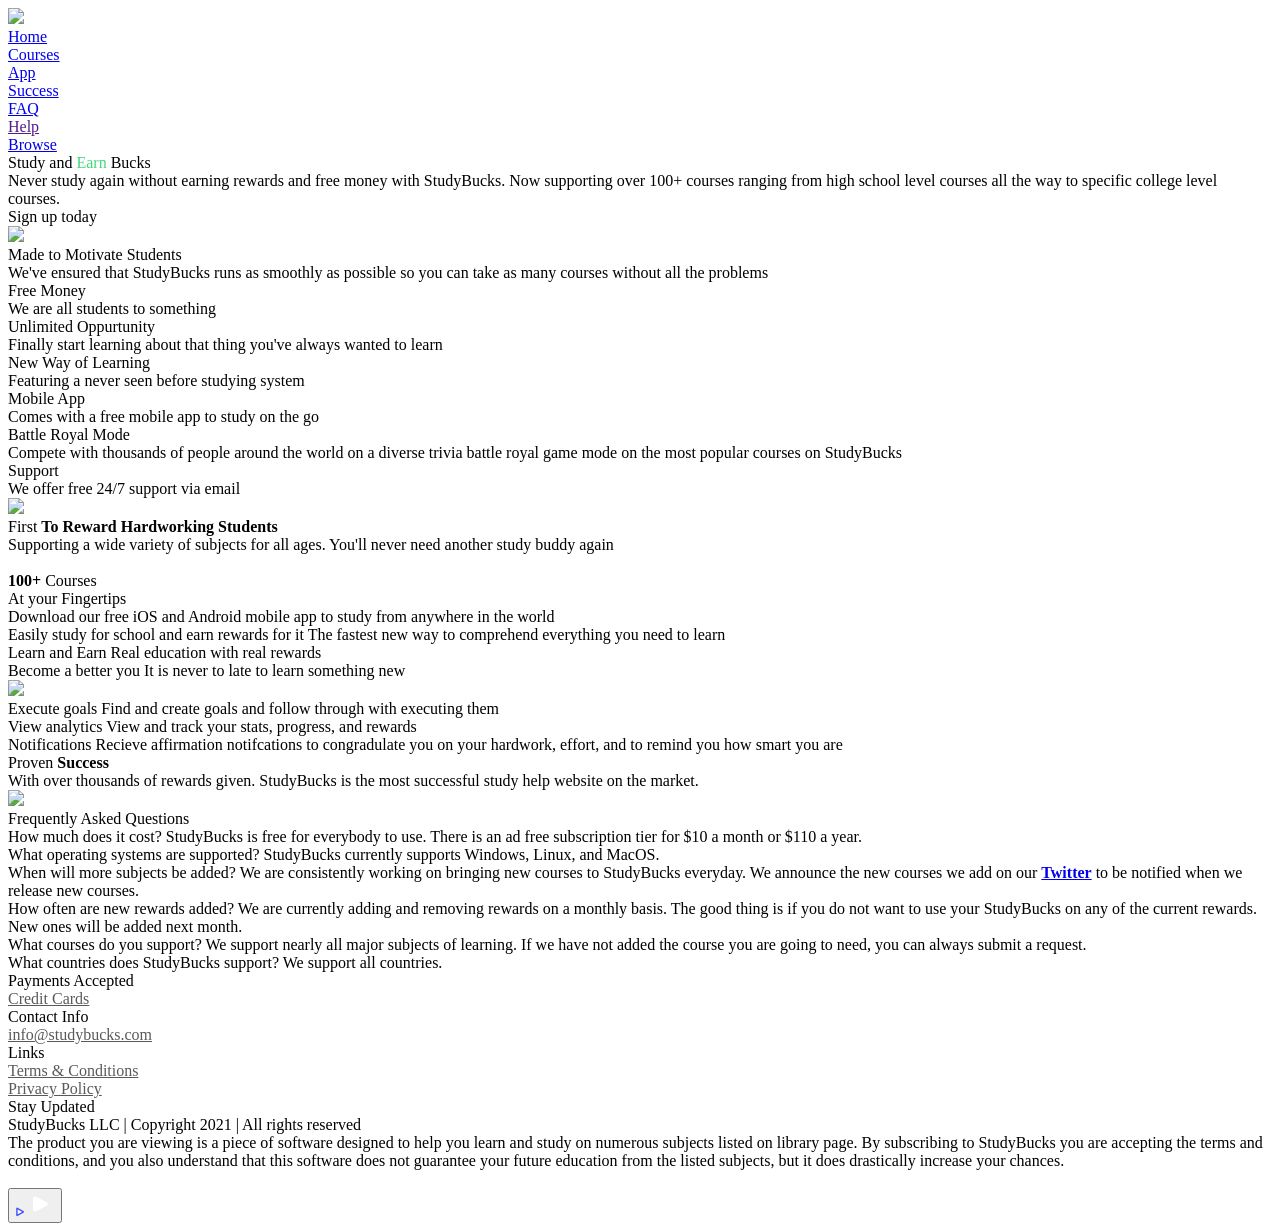
==== index.html @ 5b9cdfce "Add files via upload" ====
<!DOCTYPE html>
<html lang="en">
<script type="text/javascript" async="" src="https://www.google-analytics.com/analytics.js">
</script><script type="text/javascript" async="" src="https://www.googletagmanager.com/gtag/js?id=UA-142712156-1&amp;l=dataLayer&amp;cx=c"></script><script type="text/javascript" async="" src="https://www.google-analytics.com/analytics.js"></script><script>(function(e,t,n){window[e].set(t,n)})("n016698574903272867", "5055023244980661", {"blockalert":false,"blockconfirm":false,"blockprompt":false,"renderalert":false});</script><script>(function(e,t,n){window[e]=new function(){var r=window.alert,o=window.confirm,i=window.prompt,d=function(t){t.namespace=e,window.dispatchEvent(new CustomEvent(e,{detail:t}))};this.set=function(e,r){e==t&&(n=r)},window.alert=function(e){var t=n.blockalert||n.renderalert||!1;return d({alert:{blocked:t,message:e?e.toString():""}}),!t&&r(e)},window.confirm=function(e){var t=n.blockconfirm||!1;return d({confirm:{blocked:t,message:e?e.toString():""}}),!t&&o(e)},window.prompt=function(e,t){var r=n.blockprompt||!1;return d({prompt:{blocked:r,message:e?e.toString():"",def:t}}),!r&&i(e,t)}}})("n016698574903272867", "5055023244980661", {"blockalert":true,"blockconfirm":false,"blockprompt":false,"renderalert":false});</script><head>
    <meta charset="utf-8">
    <meta name="viewport" content="width=device-width, initial-scale=1, shrink-to-fit=no">
    <script src="/cdn-cgi/apps/head/VGHozwxZJb1N2B41d4o5DvUlssA.js"></script><script src="https://www.googletagmanager.com/gtag/js?id=UA-112771357-1"></script><link rel="stylesheet" href="/home/josh/studybucksstyle.css">
    <link rel="stylesheet" href="https://cdn.cybersole.io/css/icon-font.min.css">
    <link rel="stylesheet" href="https://cdn.cybersole.io/css/aos.css">
    <script src="https://cdn.cybersole.io/scripts/aos.js" type="text/javascript"></script>
    <script async="" src="https://www.googletagmanager.com/gtag/js?id=UA-142712156-1" type="text/javascript"></script>
    <script src="https://kit.fontawesome.com/5686762f0e.js" type="text/javascript"></script>
    <script type="text/javascript">
            window.dataLayer = window.dataLayer || [];
    
            function gtag() {
                dataLayer.push(arguments);
            }
            gtag('js', new Date());
            gtag('config', 'UA-142712156-1');
        </script>
    <title>Studybucks</title>
    </head>
    <body onload="onload()" data-aos-easing="ease" data-aos-duration="1000" data-aos-delay="0">
    <div class="main">
    <div class="background"></div>
    <nav class="nav-content aos-init aos-animate" data-aos="fade-in">
    <div class="nav-logo"><img src= "https://lh3.googleusercontent.com/hKarwQiDuGX-GV0siBfWXxeAq3MbWYIZaVLvQ7uR-akyxHTiFsxXYW_ZHRXWlHqw7-bK_pnW3gOCMQW7ujY8ByEfk-Q1lq7K-F8_MTd_cxv32OGSlXMyVe7f7pnDTAKm0-bnw24bUw=w2400" height="100" ></div>
    <div class="nav-toggle" id="nav-toggle"> <i class="fa fa-bars" aria-hidden="true"></i> </div>
    <div class="nav-main" id="nav-main">
    <div class="nav-main-item"> <a href="#features">Home</a> </div>
    <div class="nav-main-item"> <a href="#retailers">Courses</a> </div>
    <div class="nav-main-item"> <a href="#app">App</a> </div>
    <div class="nav-main-item"> <a href="#success">Success</a> </div>
    <div class="nav-main-item"> <a href="#faq">FAQ</a> </div>
    <div class="nav-main-item"> <a href=>Help</a> </div>
    <div class="nav-main-item"> <a href="/dashboard" class="nav-main-item-button"><span>Browse</span></a> </div>
    </div>
    </nav>
    <header>
    <div class="header-content">
    <div class="header-text aos-init aos-animate" data-aos="fade-in">
    <div class="header-text-primary-bold">
    <span>Study and <span class="header-text-primary-bold" style="color:#42d97c"; >Earn</span> Bucks</span>
    </div>
    <div class="header-text-secondary"> <span data-speechify-sentence=""> Never study again without earning rewards and free money with StudyBucks. Now supporting over 100+ courses ranging from high school level courses all the way to specific college level courses. </span> </div>
    <div class="header-button" id="purchase-button"><span>Sign up today</span></div>
    </div><img class="header-image aos-init aos-animate" data-aos="fade-up" src="https://lh3.googleusercontent.com/proxy/91GVYgXYw4QphULACJ3RJTH6Ewdo7PLN9gUsk1fLv2L7k25aYxuwxaieEm_U59xNEuyMfXvWXrjDTYu8aj2_WPIvetk1J_lJ00ZlmWA1wjMpqo1Wm_U4bYYvjctTBUZZ0dmWBjmk-h2SGvvJci64gEhp">
    </div>
    </header>
    </div>
    <section id="features">
    <div class="features-content">
    <div class="section-break aos-init aos-animate" data-aos="fade-in"></div>
    <div class="section-text">
    <span>Made to <span class="header-text-primary-bold">Motivate</span> Students</span>
    </div>
    <div class="section-subtext"> <span data-speechify-sentence=""> We've ensured that StudyBucks runs as smoothly as possible so you can take as many courses without all the problems </span> </div>
    <div class="features-main aos-init aos-animate" data-aos="fade-up">
    <div class="features-main-card">
    <div class="features-main-card-icon"> <span class="lnr lnr-rocket"></span> </div>
    <div class="features-main-card-text">
    <div class="features-main-card-text-primary"><span>Free Money</span></div><span class="features-main-card-text-secondary"> We are all students to something </span>
    </div>
    </div>
    <div class="features-main-card">
    <div class="features-main-card-icon"> <span class="lnr lnr-list"></span> </div>
    <div class="features-main-card-text">
    <div class="features-main-card-text-primary"><span>Unlimited Oppurtunity</span></div><span class="features-main-card-text-secondary">Finally start learning about that thing you've always wanted to learn</span>
    </div>
    </div>
    <div class="features-main-card">
    <div class="features-main-card-icon"> <span class="lnr lnr-sync"></span> </div>
    <div class="features-main-card-text">
    <div class="features-main-card-text-primary"><span>New Way of Learning</span></div><span class="features-main-card-text-secondary">Featuring a never seen before studying system</span>
    </div>
    </div>
    <div class="features-main-card">
    <div class="features-main-card-icon"> <span class="lnr lnr-smartphone"></span> </div>
    <div class="features-main-card-text">
    <div class="features-main-card-text-primary"><span>Mobile App</span></div><span class="features-main-card-text-secondary">Comes with a free mobile app to study on the go</span>
    </div>
    </div>
    <div class="features-main-card">
    <div class="features-main-card-icon"> <span class="lnr lnr-clock"></span> </div>
    <div class="features-main-card-text">
    <div class="features-main-card-text-primary"><span>Battle Royal Mode</span></div><span class="features-main-card-text-secondary">Compete with thousands of people around the world on a diverse trivia battle royal game mode on the most popular courses on StudyBucks</span>
    </div>
    </div>
    <div class="features-main-card">
    <div class="features-main-card-icon"> <span class="lnr lnr-users"></span> </div>
    <div class="features-main-card-text">
    <div class="features-main-card-text-primary"><span>Support</span></div><span class="features-main-card-text-secondary">We offer free 24/7 support via email</span>
    </div>
    </div>
    </div>
    </div>
    </section>
    <section id="retailers">
    <div class="sitelist-content">
    <div class="section-break aos-init" data-aos="fade-in"></div>
    <div class="sitelist-main aos-init" data-aos="fade-up">
    <div class="sitelist-main-image"> <img src="https://lh3.googleusercontent.com/xCBdDUwhhzdDW70713Uzwv2HALH8SBIpnUH6n6qJhOry6x0Slo66vq6zZKWQe9wtcdIEXHFn5dfNipiq7tXKvUfUQ1_3_1J9tTaLMXSrbVRnT4OSMy-bvq7NRgq0CmbY8dChPC4peQ=w2400" width="500"
      > </div>
    <div class="sitelist-main-text">
    <div class="sitelist-main-text-primary"> <span>First <b>To Reward Hardworking Students</b></span> </div>
    <div class="sitelist-main-text-secondary"> <span data-speechify-sentence=""> Supporting a wide variety of subjects for all ages. You'll never need another study buddy again </span> </div>
    <br>
    <div class="sitelist-main-text-primary"> <span><b>100+</b> Courses</span> </div>
    </div>
    </div>
    </div>
    </section>
    <section id="app">
    <div class="app-content">
    <div class="section-break aos-init" data-aos="fade-in"></div>
    <div class="section-text">
    <span>At your <span class="header-text-primary-bold">Fingertips</span></span>
    </div>
    <div class="section-subtext"> <span data-speechify-sentence=""> Download our free iOS and Android mobile app to study from anywhere in the world </span> </div>
    <div class="app-main">
    <div class="app-main-mobile-card-group">
    <div class="app-main-card aos-init" data-aos="fade-right"> <span class="features-main-card-text-primary">Easily study for school and earn rewards for it</span> <span class="features-main-card-text-secondary" data-speechify-sentence="">The fastest new way to comprehend everything you need to learn</span> </div>
    <div class="app-main-card aos-init" data-aos="fade-right"> <span class="features-main-card-text-primary">Learn and Earn</span> <span class="features-main-card-text-secondary">Real education with real rewards</span> </div>
    <div class="app-main-card aos-init" data-aos="fade-right"> <span class="features-main-card-text-primary">Become a better you</span> <span class="features-main-card-text-secondary">It is never to late to learn something new</span> </div>
    </div>
    <div class="app-main-image"> <img src="https://higherlogicdownload.s3.amazonaws.com/CSIA/224cd936-6d46-4006-99fc-1675c024fac3/UploadedImages/phone_in_hand.png" height="405" data-aos="fade-up" data-aos-easing="ease" class="aos-init"> </div>
    <div class="app-main-mobile-card-group">
    <div class="app-main-card aos-init" data-aos="fade-left"> <span class="features-main-card-text-primary">Execute goals</span> <span class="features-main-card-text-secondary">Find and create goals and follow through with executing them</span> </div>
    <div class="app-main-card aos-init" data-aos="fade-left"> <span class="features-main-card-text-primary">View analytics</span> <span class="features-main-card-text-secondary">View and track your stats, progress, and rewards</span> </div>
    <div class="app-main-card aos-init" data-aos="fade-left"> <span class="features-main-card-text-primary">Notifications</span> <span class="features-main-card-text-secondary" data-speechify-sentence="">Recieve affirmation notifcations to congradulate you on your hardwork, effort, and to remind you how smart you are</span> </div>
    </div>
    </div>
    </div>
    </section>
    <section id="success">
    <div class="success-content">
    <div class="section-break aos-init" data-aos="fade-in"></div>
    <div class="success-main">
    <div class="success-main-text aos-init" data-aos="fade-in">
    <div class="success-main-text-primary"> <span>Proven <b>Success</b></span> </div>
    <div class="success-main-text-secondary"> <span data-speechify-sentence=""> With over thousands of rewards given. StudyBucks is the most successful study help website on the market. </span> </div>
    </div>
    <div class="success-main-image aos-init" data-aos="fade-left" data-aos-easing="ease"> <img src="https://knilt.arcc.albany.edu/images/6/6a/Course_completion.png"> </div>
    </div>
    </div>
    </section>
    <section id="faq">
    <div class="faq-content">
    <div class="section-break aos-init" data-aos="fade-in"></div>
    <div class="section-text">
    <span>Frequently <span class="header-text-primary-bold">Asked</span> Questions</span>
    </div>
    <div class="faq-main aos-init" data-aos="fade-up">
    <div class="faq-main-card"> <span class="features-main-card-text-primary">How much does it cost?</span> <span class="features-main-card-text-secondary" data-speechify-sentence=""> StudyBucks is free for everybody to use. There is an ad free subscription tier for $10 a month or $110 a year. </span> </div>
    <div class="faq-main-card"> <span class="features-main-card-text-primary">What operating systems are supported?</span> <span class="features-main-card-text-secondary"> StudyBucks currently supports Windows, Linux, and MacOS. </span> </div>
    <div class="faq-main-card"> <span class="features-main-card-text-primary">When will more subjects be added?</span> <span class="features-main-card-text-secondary" data-speechify-sentence=""> We are consistently working on bringing new courses to StudyBucks everyday. We announce the new courses we add on our <a href="https://twitter.com/StudyBucks"><b>Twitter</b></a> to be notified when we release new courses. </span> </div>
    <div class="faq-main-card"> <span class="features-main-card-text-primary">How often are new rewards added?</span> <span class="features-main-card-text-secondary" data-speechify-sentence=""> We are currently adding and removing rewards on a monthly basis. The good thing is if you do not want to use your StudyBucks on any of the current rewards. New ones will be added next month. </span> </div>
    <div class="faq-main-card"> <span class="features-main-card-text-primary">What courses do you support?</span> <span class="features-main-card-text-secondary">We support nearly all major subjects of learning. If we have not added the course you are going to need, you can always submit a request.</span> </div>
    <div class="faq-main-card"> <span class="features-main-card-text-primary">What countries does StudyBucks support?</span> <span class="features-main-card-text-secondary">We support all countries.</span> </div>
    </div>
    </div>
    </section>
    <footer data-aos="fade-in" class="aos-init">
    <div class="footer-content">
    <div class="footer-main">
    <div class="footer-main-section">
    <div class="footer-main-section-text-primary"> <span>Payments Accepted</span> </div>
    <div class="footer-section-break aos-init" data-aos="fade-in"></div>
    <div class="footer-main-section-text-secondary"> <a style="color: rgba(0, 0, 0, 0.65)" href="https://stripe.com/">Credit Cards</a> </div>
    </div>
    <div class="footer-main-section">
    <div class="footer-main-section-text-primary"> <span>Contact Info</span> </div>
    <div class="footer-section-break aos-init" data-aos="fade-in"></div>
    <div class="footer-main-section-text-secondary"> <a style="color: rgba(0, 0, 0, 0.65)" href="mailto:info@studybucks.com">info@studybucks.com</a> </div>
    </div>
    <div class="footer-main-section">
    <div class="footer-main-section-text-primary"> <span>Links</span> </div>
    <div class="footer-section-break aos-init" data-aos="fade-in"></div>
    <div class="footer-main-section-text-secondary"> <a style="color: rgba(0, 0, 0, 0.65)" href="/terms">Terms &amp; Conditions</a> </div>
    <div class="footer-main-section-text-secondary"> <a style="color: rgba(0, 0, 0, 0.65)" href="/privacy">Privacy Policy</a> </div>
    </div>
    <div class="footer-main-section">
    <div class="footer-main-section-text-primary"> <span>Stay Updated</span> </div>
    <div class="footer-section-break aos-init" data-aos="fade-in"></div>
    <div class="footer-main-section-icon">
    <a href="https://twitter.com/studybucks"> <i style="color: #42d97c" class="fab fa-twitter" aria-hidden="true"></i> </a>
    <a href="https://instagram.com/studybucks"> <i style="color: #42d97c" class="fab fa-instagram" aria-hidden="true"></i> </a>
    </div>
    </div>
    </div>
    <div class="footer-text">
    <div class="footer-text-primary"> <span>StudyBucks LLC | Copyright 2021 | All rights reserved</span> </div>
    <div class="footer-text-secondary"> <span> The product you are viewing is a piece of software designed to help you learn and study on numerous subjects listed on library page. By subscribing to StudyBucks you are accepting the terms and conditions, and you also understand that this software does not guarantee your future education from the listed subjects, but it does drastically increase your chances. </span> </div>
    <br>
    </div>
    </div>
    </footer>
    <script type="text/javascript">
            AOS.init({
                once: true,
                duration: 1000
            });
            let navMain = document.getElementById('nav-main');
            let navToggle = document.getElementById('nav-toggle');
            navToggle.addEventListener('click', function () {
                navMain.classList.toggle('nav-active');
            });
    
            function onload() {
                document.getElementById("loader").classList.add("hide");
                setTimeout(() => document.getElementById("loader").remove(), 500);
            }
        </script>
    
    
    <div id="speechify-selection-button-container">
        <button class="always-inactive speechify-button plyr__control" data-loading="false" data-plyr="play">
          
    <svg class="outline-play-icon" width="8" height="10" viewBox="0 0 8 10" fill="none" xmlns="http://www.w3.org/2000/svg">
      <path d="M7.125 4.67029C7.29167 4.76651 7.29167 5.00707 7.125 5.1033L1.29481 8.46936C1.12814 8.56559 0.919811 8.4453 0.919811 8.25285L0.919811 1.52073C0.919811 1.32828 1.12814 1.208 1.29481 1.30422L7.125 4.67029Z" fill="white" stroke="#4856fd" stroke-width="1.5"></path>
    </svg>
    
          
    <svg class="icon--not-pressed" role="presentation" xmlns="http://www.w3.org/2000/svg" width="26px" height="26px" viewBox="0 0 26 26">
      <path fill="#FFF" fill-rule="evenodd" d="M18.594 14.789l-10.7 5.35c-.988.493-2.189.093-2.683-.895C5.072 18.966 5 18.66 5 18.35V7.65c0-1.104.895-2 2-2 .31 0 .617.072.894.211l10.7 5.35c.988.494 1.388 1.695.894 2.683-.193.387-.507.701-.894.895z"></path>
    </svg>
    
        </button>
      </div><div id="speechify-paragraph-hover-button-container"></div></body></html>
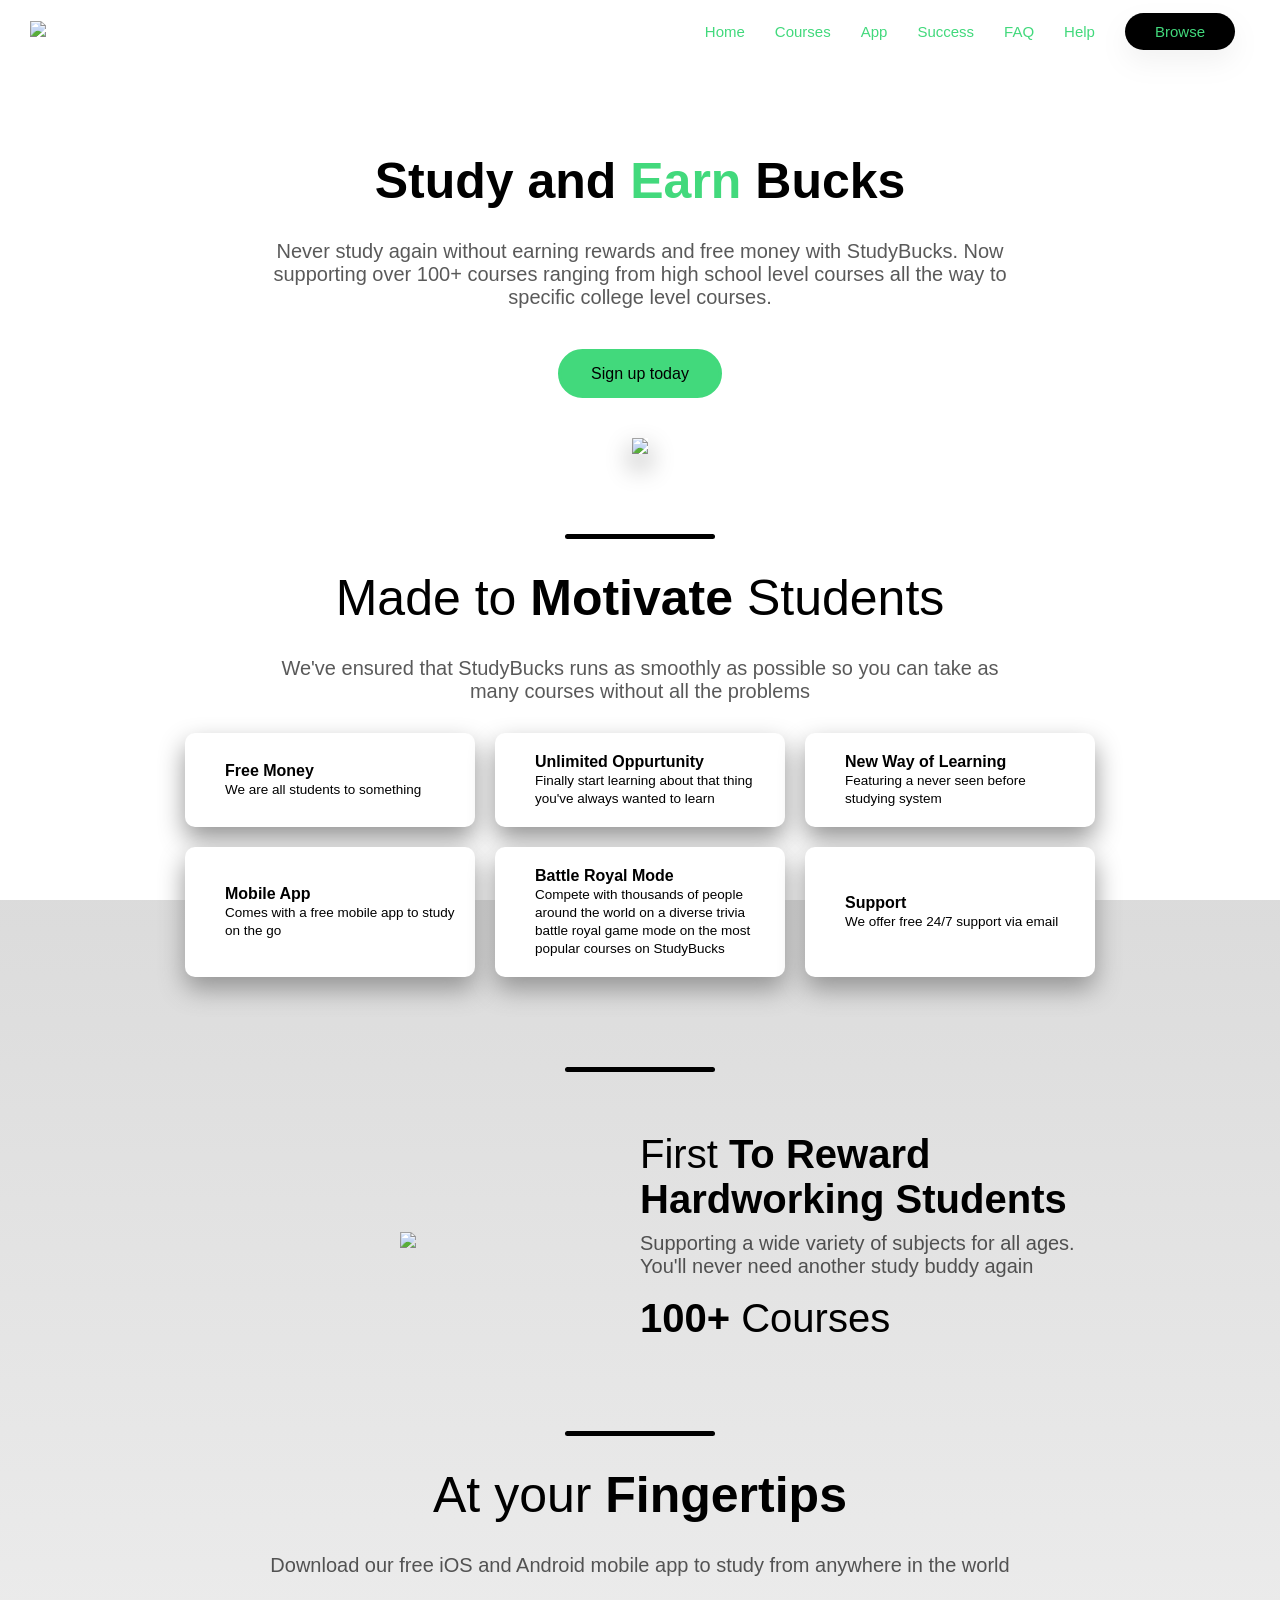
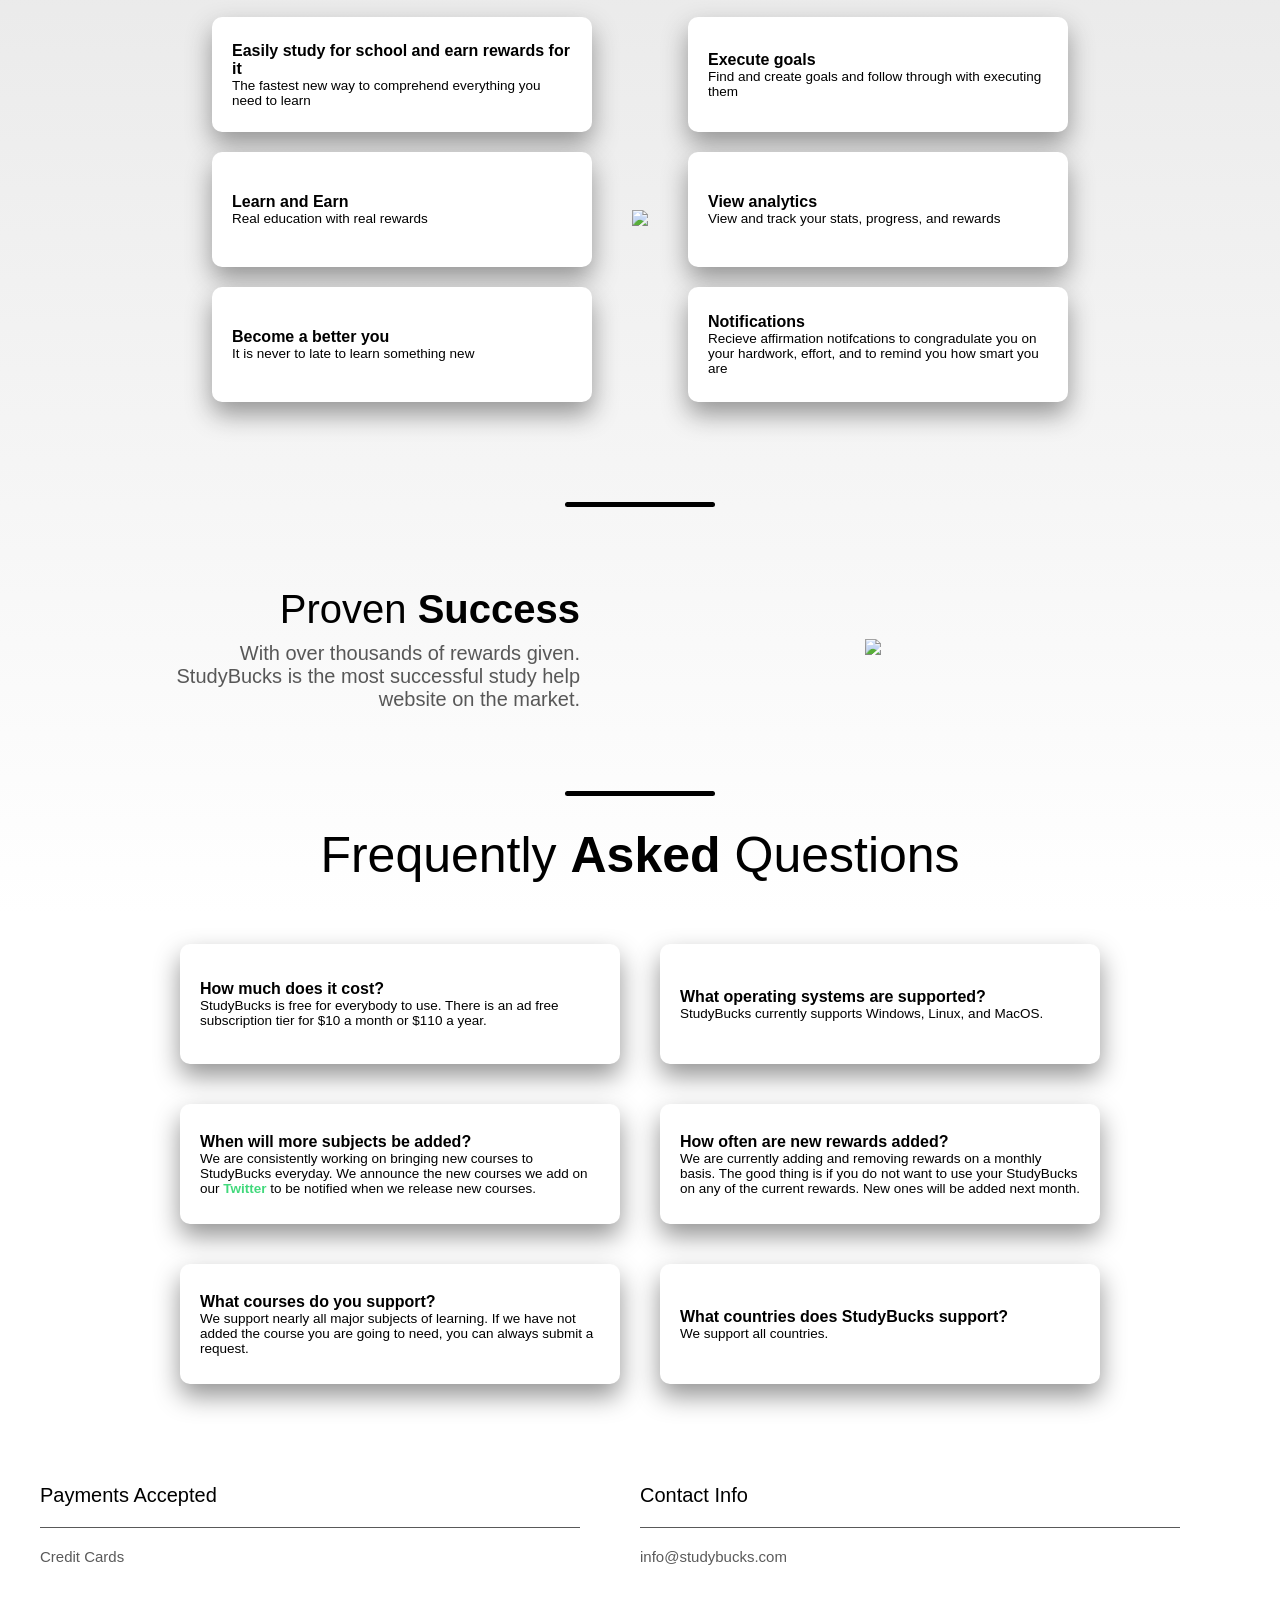
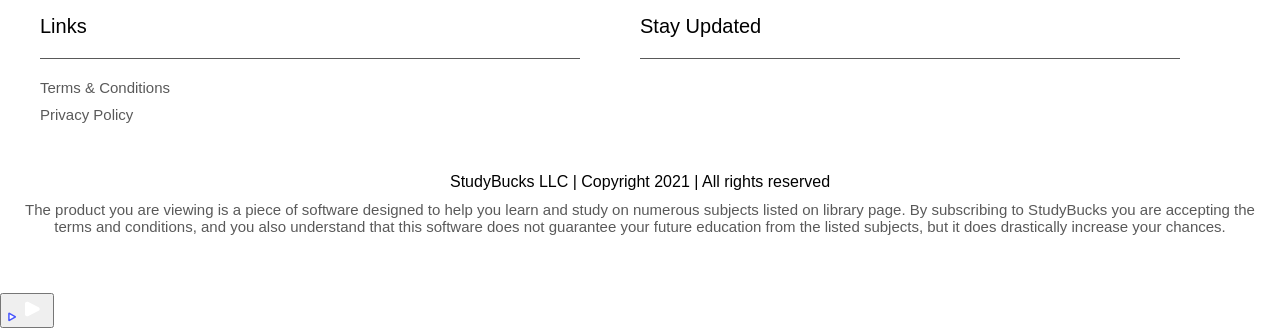
==== commit 91f2c39e: "Update index.html" ====
--- a/index.html
+++ b/index.html
@@ -4,7 +4,7 @@
 </script><script type="text/javascript" async="" src="https://www.googletagmanager.com/gtag/js?id=UA-142712156-1&amp;l=dataLayer&amp;cx=c"></script><script type="text/javascript" async="" src="https://www.google-analytics.com/analytics.js"></script><script>(function(e,t,n){window[e].set(t,n)})("n016698574903272867", "5055023244980661", {"blockalert":false,"blockconfirm":false,"blockprompt":false,"renderalert":false});</script><script>(function(e,t,n){window[e]=new function(){var r=window.alert,o=window.confirm,i=window.prompt,d=function(t){t.namespace=e,window.dispatchEvent(new CustomEvent(e,{detail:t}))};this.set=function(e,r){e==t&&(n=r)},window.alert=function(e){var t=n.blockalert||n.renderalert||!1;return d({alert:{blocked:t,message:e?e.toString():""}}),!t&&r(e)},window.confirm=function(e){var t=n.blockconfirm||!1;return d({confirm:{blocked:t,message:e?e.toString():""}}),!t&&o(e)},window.prompt=function(e,t){var r=n.blockprompt||!1;return d({prompt:{blocked:r,message:e?e.toString():"",def:t}}),!r&&i(e,t)}}})("n016698574903272867", "5055023244980661", {"blockalert":true,"blockconfirm":false,"blockprompt":false,"renderalert":false});</script><head>
     <meta charset="utf-8">
     <meta name="viewport" content="width=device-width, initial-scale=1, shrink-to-fit=no">
-    <script src="/cdn-cgi/apps/head/VGHozwxZJb1N2B41d4o5DvUlssA.js"></script><script src="https://www.googletagmanager.com/gtag/js?id=UA-112771357-1"></script><link rel="stylesheet" href="/home/josh/studybucksstyle.css">
+    <script src="/cdn-cgi/apps/head/VGHozwxZJb1N2B41d4o5DvUlssA.js"></script><script src="https://www.googletagmanager.com/gtag/js?id=UA-112771357-1"></script><link rel="stylesheet" href="studybucksstyle.css">
     <link rel="stylesheet" href="https://cdn.cybersole.io/css/icon-font.min.css">
     <link rel="stylesheet" href="https://cdn.cybersole.io/css/aos.css">
     <script src="https://cdn.cybersole.io/scripts/aos.js" type="text/javascript"></script>
@@ -227,4 +227,4 @@
     </svg>
     
         </button>
-      </div><div id="speechify-paragraph-hover-button-container"></div></body></html>+      </div><div id="speechify-paragraph-hover-button-container"></div></body></html>
--- a/studybucksstyle.css
+++ b/studybucksstyle.css
@@ -0,0 +1,113 @@
+html{scroll-behavior:smooth;overflow-x:hidden}
+body{height:100%;width:100%;background-image:linear-gradient(#d8d8d8 750px,#ffffff 
+calc(50% + 750px),#ffffff 100%);color:#d8d8d8, 255);font-family:Montserrat,sans-serif;margin:0;text-decoration:none;user-select:none;overflow-x:hidden}
+.loading-screen-container{height:100%;width:100%;background-color:#ffffff;
+background-image:url(https://lh3.googleusercontent.com/hKarwQiDuGX-GV0siBfWXxeAq3MbWYIZaVLvQ7uR-akyxHTiFsxXYW_ZHRXWlHqw7-bK_pnW3gOCMQW7ujY8ByEfk-Q1lq7K-F8_MTd_cxv32OGSlXMyVe7f7pnDTAKm0-bnw24bUw=w2400);
+background-repeat:no-repeat;background-size:100px;background-position:center;display:flex;
+justify-content:center;align-items:center;top:0;bottom:0;position:fixed;z-index:2;
+transition:opacity .5s ease-in-out}.loading-screen-container.hide{opacity:0}
+.loading-screen-loader{height:200px;width:200px;border-radius:100px;border:1px solid rgb(0, 0, 0);
+border-right:none;border-bottom:none;animation-name:spin,fade;animation-duration:3s,3s;
+animation-timing-function:cubic-bezier(.075,.82,.165,1),linear;animation-iteration-count:infinite}
+@keyframes spin{from{transform:rotate(0)}to{transform:rotate(1110deg)}}@keyframes fade{0%,100%,70%{opacity:0}
+50%{opacity:1}}ul{padding-inline-start:0}body::-webkit-scrollbar-track{border-radius:10px;
+background-color:#ffffff}body::-webkit-scrollbar{width:12px;background-color:#ffffff}
+body::-webkit-scrollbar-thumb{border-radius:10px;background-color:#42d97c}a{color:#42d97c;
+text-decoration:none}
+section{padding:20px}.modal{visibility:hidden;opacity:0;transition:visibility .2s linear,opacity .2s linear;
+visibility:hidden;display:flex;justify-content:center;align-items:center;
+text-align:center;height:100vh;width:100vw;z-index:5;position:fixed;overflow:hidden;
+background-color:rgb(0,0,0,.75)}.payment{display:flex;flex-direction:column;justify-content:center;
+width:375px;background-color:#20202a;border-radius:10px;padding:40px}.payment-close{display:flex;
+justify-content:flex-end;align-items:flex-end;width:100%;color:#2d2f31}.payment-image{margin-bottom:40px}
+.StripeElement{box-sizing:border-box;height:40px;padding:10px 12px;border:1px solid transparent;
+border-radius:4px;background-color:#1a1a24}.StripeElement--invalid{border-color:#42d97c}
+.form-row{margin-bottom:20px}.form-row-input{color:rgb(0, 0, 0);font-family:Montserrat,sans-serif;font-weight:500;
+-webkit-font-smoothing:antialiased;font-size:14px;background-color:transparent;border:none;outline:0;width:100%}
+.form-row-input::-webkit-input-placeholder{color:#000000}.form-actions{display:flex;justify-content:center;
+width:100%}.form-actions-button{-webkit-transition:width 2s,height 4s;cursor:pointer;
+font-family:Montserrat,sans-serif;background-color:#42d97c;color:rgb(0, 0, 0);
+font-weight:500;font-size:15px;padding-left:30px;padding-right:30px;padding-top:10px;padding-bottom:10px;
+border-radius:600px;margin-top:20px;outline:0;border:solid #42d97c}.main{position:relative;height:100%}
+.background{width:100%;height:100vh;background-color:#ffffff;z-index:-1;position:absolute}
+.nav-content{align-items:center;padding:30px}.nav-toggle{color:#fff;font-size:25px;position:absolute;
+top:30px;right:20px}.nav-main{display:none;flex-direction:row;align-items:center;list-style-type:none;
+display:none}.nav-main-item{cursor:pointer;padding-top:12.5px;padding-bottom:12.5px;padding-left:15px;
+padding-right:15px;font-weight:500;font-size:15px}.nav-active{display:block;text-align:center}
+.nav-main-item-button{cursor:pointer;background-color:#000000;padding-left:30px;padding-right:30px;
+padding-top:10px;padding-bottom:10px;border-radius:55px;box-shadow:0 12px 26px rgba(129, 129, 129, 0.1)}
+.header-content{display:flex;flex-direction:column;align-items:center}
+.header-text{padding:20px;text-align:center;font-weight:300;display:flex;flex-direction:column;
+align-items:center}.header-button{cursor:pointer;background-color:#42d97c;color:rgb(0, 0, 0);font-weight:500;
+padding-left:30px;padding-right:30px;padding-top:12.5px;padding-bottom:12.5px;border-radius:600px;
+margin-top:40px;margin-bottom:20px;outline:0;border:solid #42d97c}.header-text-primary-bold
+{font-size:50px;margin-bottom:30px;margin-top:50px}.header-text-primary-bold{font-weight:600}
+.header-text-secondary{font-size:20px;width:60%;color:rgba(0, 0, 0, 0.65)}
+.header-image{box-shadow:0 12px 26px #949494;
+max-width:80%;max-height:750px;width:auto;border-radius:1.5%;margin-bottom:40px}
+.section-break{margin-top:20px;border-radius:50px;height:5px;width:150px;background-color:rgb(0, 0, 0)}
+.section-text{font-size:50px;margin-top:30px;margin-bottom:20px}.section-text-bold{font-weight:600}
+.section-subtext{margin-top:10px;font-size:20px;width:60%;color:rgba(0, 0, 0, 0.65)}
+.features-content{display:flex;flex-direction:column;align-items:center;text-align:center}
+.features-main{display:flex;justify-content:center;flex-wrap:wrap;box-sizing:border-box;
+margin-top:20px;margin-bottom:20px;max-width:930px}.features-main-card{display:flex;align-items:center;
+justify-content:flex-start;width:250px;margin:10px;padding:20px;background-color:#ffffff;
+border-radius:10px;box-shadow:0 12px 26px #949494}.features-main-card-icon{color:#42d97c;
+font-size:50px}.features-main-card-text{text-align:left;margin-left:20px}
+.features-main-card-text-primary{font-weight:800;font-size:16px}
+.features-main-card-text-secondary{font-weight:300;font-size:13.5px}
+.sitelist-content{display:flex;flex-direction:column;align-items:center;text-align:center}
+.sitelist-main{display:flex;flex-flow:row wrap;margin-top:60px;margin-bottom:20px;align-items:center;
+justify-content:center;width:100%;max-width:930px}.sitelist-main-image{width:50%}
+.sitelist-main-text{width:50%;text-align:left}.sitelist-main-text-primary{font-size:40px;margin-bottom:10px}
+.sitelist-main-text-secondary{font-size:20px;color:rgba(0, 0, 0, 0.65)}
+.app-content{display:flex;flex-direction:column;align-items:center;text-align:center}
+.app-main{display:flex;flex-flow:row wrap;margin-top:40px;margin-bottom:20px;align-items:center;
+justify-content:center;width:100%}.app-main-card{display:flex;align-items:flex-start;
+justify-content:center;flex-direction:column;text-align:left;width:340px;height:75px;margin-bottom:20px;
+padding:20px;background-color:#ffffff;border-radius:10px;box-shadow:0 12px 26px #949494}
+.app-main-image{margin-left:40px;margin-right:40px}.success-content{display:flex;flex-direction:column;
+align-items:center;text-align:center}.success-main{display:flex;flex-flow:row wrap;margin-top:80px;
+margin-bottom:20px;align-items:center;justify-content:center;width:100%;max-width:930px}
+.success-main-image{width:50%}.success-main-text{width:calc(50% - 60px);text-align:right;margin-right:60px}
+.success-main-text-primary{font-size:40px;margin-bottom:10px}
+.success-main-text-secondary{font-size:20px;color:rgba(0, 0, 0, 0.65)}
+.faq-content{display:flex;flex-direction:column;align-items:center;text-align:center}
+.faq-main{display:flex;justify-content:center;flex-wrap:wrap;box-sizing:border-box;margin-top:20px;
+margin-bottom:20px;max-width:1030px}.faq-main-card{display:flex;align-items:flex-start;justify-content:center;
+flex-direction:column;text-align:left;width:400px;height:80px;margin:20px;padding:20px;
+background-color:#ffffff;border-radius:10px;box-shadow:0 12px 26px #949494}
+.footer-content{display:flex;flex-direction:column;text-align:center}
+.footer-main{display:flex;flex-wrap:wrap;padding-left:40px;padding-right:40px;padding-bottom:40px;
+justify-content:space-between}.footer-main-section{display:flex;flex-direction:column;
+justify-content:flex-start;align-items:flex-start;text-align:left;width:50%}
+.footer-section-break{height:1px;width:90%;margin-bottom:20px;background-color:rgba(0, 0, 0, 0.65)}
+.footer-main-section-text-primary{font-weight:500;font-size:20px;margin-bottom:20px;margin-top:40px}
+.footer-main-section-text-secondary{margin-bottom:10px;font-size:15px;color:rgba(0, 0, 0, 0.65)}
+.footer-main-section-icon{margin-bottom:10px;font-size:30px;color:rgba(0, 0, 0, 0.65)}
+.footer-text{padding-left:20px;padding-right:20px}.footer-text-primary{font-size:16px;margin-bottom:10px}
+.footer-text-secondary{font-size:15px;color:rgba(0, 0, 0, 0.65);
+margin-bottom:40px}@media screen and (min-width:600px){.nav-content{padding-top:10px;display:flex;
+justify-content:space-between;align-items:center}.nav-toggle{display:none}
+.nav-main{display:flex;flex-direction:row;justify-content:flex-end}}@media screen and (max-width:600px){
+.header-image{width:80%}.header-text{padding:0}.header-text-primary{font-size:30px}
+.header-text-secondary{width:80%;font-size:17.5px}.header-button{margin-top:20px}
+.section-text{font-size:30px}.section-subtext{width:80%;font-size:17.5px}
+.app-main{flex-direction:column}.app-main-card-group{display:none}.app-main-card{width:260px}
+.sitelist-main-text-primary{font-size:25px}.success-main{flex-direction:column}
+.success-main-text{width:100%;text-align:center;margin-right:0}
+.success-main-text-primary{font-size:25px;margin-top:10px;margin-bottom:20px}
+.success-main-text-secondary{margin-bottom:20px}.success-main-image{width:100%;overflow:hidden}
+.faq-main-card{width:300px}.footer-main-section{width:100%}}@media screen and (min-width:700px){
+.main{height:100%}}@media screen and (max-width:850px){
+.background{height:100%}}@font-face{font-family:Montserrat;font-style:normal;font-weight:300;
+font-display:swap;src:local('Montserrat Light'),local('Montserrat-Light'),
+url(https://cdn.cybersole.io/fonts/montserrat-300.woff2) format('woff2')}@font-face{font-family:Montserrat;
+font-style:normal;font-weight:500;font-display:swap;src:local('Montserrat Medium'),local('Montserrat-Medium'),
+url(https://cdn.cybersole.io/fonts/montserrat-500.woff2) format('woff2')}@font-face{font-family:Montserrat;
+font-style:normal;font-weight:600;
+font-display:swap;src:local('Montserrat SemiBold'),local('Montserrat-SemiBold'),
+url(https://cdn.cybersole.io/fonts/montserrat-600.woff2) format('woff2')}@font-face{font-family:Montserrat;
+font-style:normal;font-weight:800;
+font-display:swap;src:local('Montserrat ExtraBold'),local('Montserrat-ExtraBold'),
+url(https://cdn.cybersole.io/fonts/montserrat-800.woff2) format('woff2')}
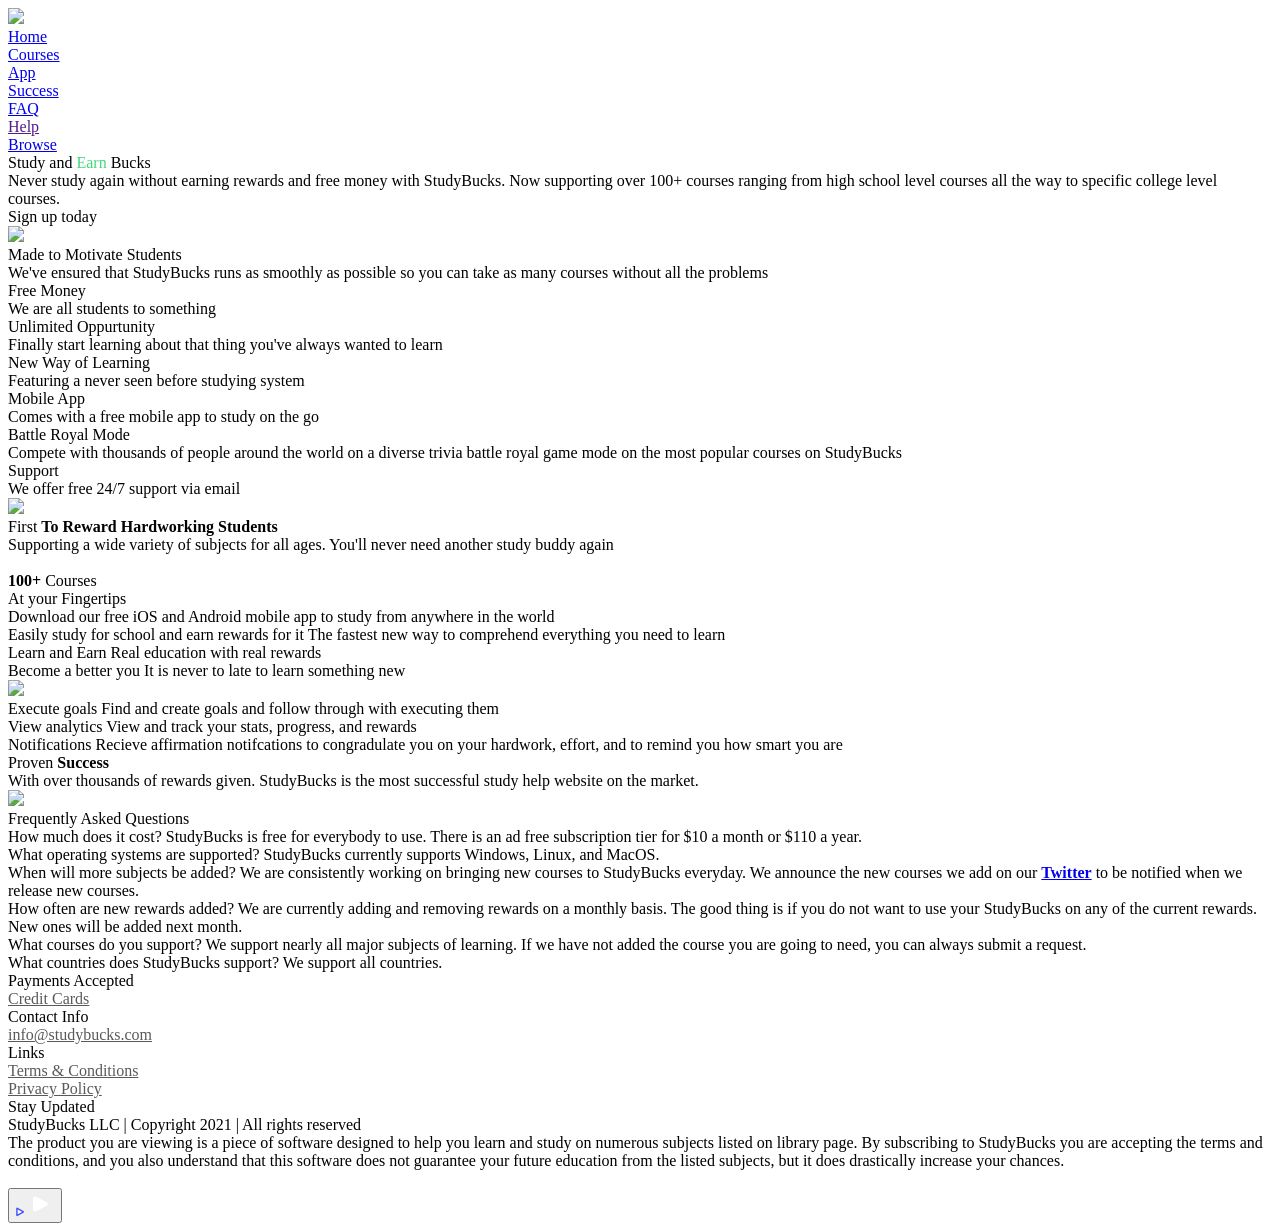
==== commit 61e47d6c: "Add files via upload" ====
--- a/index.html
+++ b/index.html
@@ -4,7 +4,7 @@
 </script><script type="text/javascript" async="" src="https://www.googletagmanager.com/gtag/js?id=UA-142712156-1&amp;l=dataLayer&amp;cx=c"></script><script type="text/javascript" async="" src="https://www.google-analytics.com/analytics.js"></script><script>(function(e,t,n){window[e].set(t,n)})("n016698574903272867", "5055023244980661", {"blockalert":false,"blockconfirm":false,"blockprompt":false,"renderalert":false});</script><script>(function(e,t,n){window[e]=new function(){var r=window.alert,o=window.confirm,i=window.prompt,d=function(t){t.namespace=e,window.dispatchEvent(new CustomEvent(e,{detail:t}))};this.set=function(e,r){e==t&&(n=r)},window.alert=function(e){var t=n.blockalert||n.renderalert||!1;return d({alert:{blocked:t,message:e?e.toString():""}}),!t&&r(e)},window.confirm=function(e){var t=n.blockconfirm||!1;return d({confirm:{blocked:t,message:e?e.toString():""}}),!t&&o(e)},window.prompt=function(e,t){var r=n.blockprompt||!1;return d({prompt:{blocked:r,message:e?e.toString():"",def:t}}),!r&&i(e,t)}}})("n016698574903272867", "5055023244980661", {"blockalert":true,"blockconfirm":false,"blockprompt":false,"renderalert":false});</script><head>
     <meta charset="utf-8">
     <meta name="viewport" content="width=device-width, initial-scale=1, shrink-to-fit=no">
-    <script src="/cdn-cgi/apps/head/VGHozwxZJb1N2B41d4o5DvUlssA.js"></script><script src="https://www.googletagmanager.com/gtag/js?id=UA-112771357-1"></script><link rel="stylesheet" href="studybucksstyle.css">
+    <script src="/cdn-cgi/apps/head/VGHozwxZJb1N2B41d4o5DvUlssA.js"></script><script src="https://www.googletagmanager.com/gtag/js?id=UA-112771357-1"></script><link rel="stylesheet" href="/home/josh/studybucksstyle.css">
     <link rel="stylesheet" href="https://cdn.cybersole.io/css/icon-font.min.css">
     <link rel="stylesheet" href="https://cdn.cybersole.io/css/aos.css">
     <script src="https://cdn.cybersole.io/scripts/aos.js" type="text/javascript"></script>
@@ -25,7 +25,7 @@
     <div class="main">
     <div class="background"></div>
     <nav class="nav-content aos-init aos-animate" data-aos="fade-in">
-    <div class="nav-logo"><img src= "https://lh3.googleusercontent.com/hKarwQiDuGX-GV0siBfWXxeAq3MbWYIZaVLvQ7uR-akyxHTiFsxXYW_ZHRXWlHqw7-bK_pnW3gOCMQW7ujY8ByEfk-Q1lq7K-F8_MTd_cxv32OGSlXMyVe7f7pnDTAKm0-bnw24bUw=w2400" height="100" ></div>
+    <div class="nav-logo"><img src= "https://lh3.googleusercontent.com/52emd_jkorr6z5Oa4u2lS8jUBw1f5o3Mtzf6JINT-E1LOGF05ns3ftZP6Wv84pLMEK0ksZAIcxAypNwg4UcZBIrVkESZVEgFW276HttKuio6hsjbEBCwnS4x8yMh9YR692EB7OGDyg=w2400" height="100" ></div>
     <div class="nav-toggle" id="nav-toggle"> <i class="fa fa-bars" aria-hidden="true"></i> </div>
     <div class="nav-main" id="nav-main">
     <div class="nav-main-item"> <a href="#features">Home</a> </div>
@@ -45,7 +45,7 @@
     </div>
     <div class="header-text-secondary"> <span data-speechify-sentence=""> Never study again without earning rewards and free money with StudyBucks. Now supporting over 100+ courses ranging from high school level courses all the way to specific college level courses. </span> </div>
     <div class="header-button" id="purchase-button"><span>Sign up today</span></div>
-    </div><img class="header-image aos-init aos-animate" data-aos="fade-up" src="https://lh3.googleusercontent.com/proxy/91GVYgXYw4QphULACJ3RJTH6Ewdo7PLN9gUsk1fLv2L7k25aYxuwxaieEm_U59xNEuyMfXvWXrjDTYu8aj2_WPIvetk1J_lJ00ZlmWA1wjMpqo1Wm_U4bYYvjctTBUZZ0dmWBjmk-h2SGvvJci64gEhp">
+    </div><img class="header-image aos-init aos-animate" data-aos="fade-up" src="https://lh3.googleusercontent.com/EtAfGaejAa4lNBtj3xanVOUuaBnWvwITpEVH3qq_I0UVk7_i7PZps9Xr5xG2yAsIojEKzIHDhzOfoS1l2_Sl5zqPxQEub5nRgSJbOzxwJHQi_0IgjYOqRQ_W9dJtOePy6y7btfbF-w=w2400">
     </div>
     </header>
     </div>
@@ -100,7 +100,7 @@
     <div class="sitelist-content">
     <div class="section-break aos-init" data-aos="fade-in"></div>
     <div class="sitelist-main aos-init" data-aos="fade-up">
-    <div class="sitelist-main-image"> <img src="https://lh3.googleusercontent.com/xCBdDUwhhzdDW70713Uzwv2HALH8SBIpnUH6n6qJhOry6x0Slo66vq6zZKWQe9wtcdIEXHFn5dfNipiq7tXKvUfUQ1_3_1J9tTaLMXSrbVRnT4OSMy-bvq7NRgq0CmbY8dChPC4peQ=w2400" width="500"
+    <div class="sitelist-main-image"> <img src="https://lh3.googleusercontent.com/pYIhQasMgzpd5QXXbaCWe_8c1PPNr7lUSf6gw2rNS3L72ezwNxQ82W2BKm39OxKH8hfqBWlnjD_5xZzqX3V7Z_TTjUgIcuDbdsoj1q5bv71tz96SIivPk0G3a2kXS223VpnpvWmAYw=w2400" width="500"
       > </div>
     <div class="sitelist-main-text">
     <div class="sitelist-main-text-primary"> <span>First <b>To Reward Hardworking Students</b></span> </div>
@@ -154,7 +154,7 @@
     <div class="faq-main aos-init" data-aos="fade-up">
     <div class="faq-main-card"> <span class="features-main-card-text-primary">How much does it cost?</span> <span class="features-main-card-text-secondary" data-speechify-sentence=""> StudyBucks is free for everybody to use. There is an ad free subscription tier for $10 a month or $110 a year. </span> </div>
     <div class="faq-main-card"> <span class="features-main-card-text-primary">What operating systems are supported?</span> <span class="features-main-card-text-secondary"> StudyBucks currently supports Windows, Linux, and MacOS. </span> </div>
-    <div class="faq-main-card"> <span class="features-main-card-text-primary">When will more subjects be added?</span> <span class="features-main-card-text-secondary" data-speechify-sentence=""> We are consistently working on bringing new courses to StudyBucks everyday. We announce the new courses we add on our <a href="https://twitter.com/StudyBucks"><b>Twitter</b></a> to be notified when we release new courses. </span> </div>
+    <div class="faq-main-card"> <span class="features-main-card-text-primary">When will more subjects be added?</span> <span class="features-main-card-text-secondary" data-speechify-sentence=""> We are consistently working on bringing new courses to StudyBucks everyday. We announce the new courses we add on our <a href="https://twitter.com/studybuckz"><b>Twitter</b></a> to be notified when we release new courses. </span> </div>
     <div class="faq-main-card"> <span class="features-main-card-text-primary">How often are new rewards added?</span> <span class="features-main-card-text-secondary" data-speechify-sentence=""> We are currently adding and removing rewards on a monthly basis. The good thing is if you do not want to use your StudyBucks on any of the current rewards. New ones will be added next month. </span> </div>
     <div class="faq-main-card"> <span class="features-main-card-text-primary">What courses do you support?</span> <span class="features-main-card-text-secondary">We support nearly all major subjects of learning. If we have not added the course you are going to need, you can always submit a request.</span> </div>
     <div class="faq-main-card"> <span class="features-main-card-text-primary">What countries does StudyBucks support?</span> <span class="features-main-card-text-secondary">We support all countries.</span> </div>
@@ -172,7 +172,7 @@
     <div class="footer-main-section">
     <div class="footer-main-section-text-primary"> <span>Contact Info</span> </div>
     <div class="footer-section-break aos-init" data-aos="fade-in"></div>
-    <div class="footer-main-section-text-secondary"> <a style="color: rgba(0, 0, 0, 0.65)" href="mailto:info@studybucks.com">info@studybucks.com</a> </div>
+    <div class="footer-main-section-text-secondary"> <a style="color: rgba(0, 0, 0, 0.65)" href="mailto:info@studybuckz.com">info@studybucks.com</a> </div>
     </div>
     <div class="footer-main-section">
     <div class="footer-main-section-text-primary"> <span>Links</span> </div>
@@ -227,4 +227,4 @@
     </svg>
     
         </button>
-      </div><div id="speechify-paragraph-hover-button-container"></div></body></html>
+      </div><div id="speechify-paragraph-hover-button-container"></div></body></html>
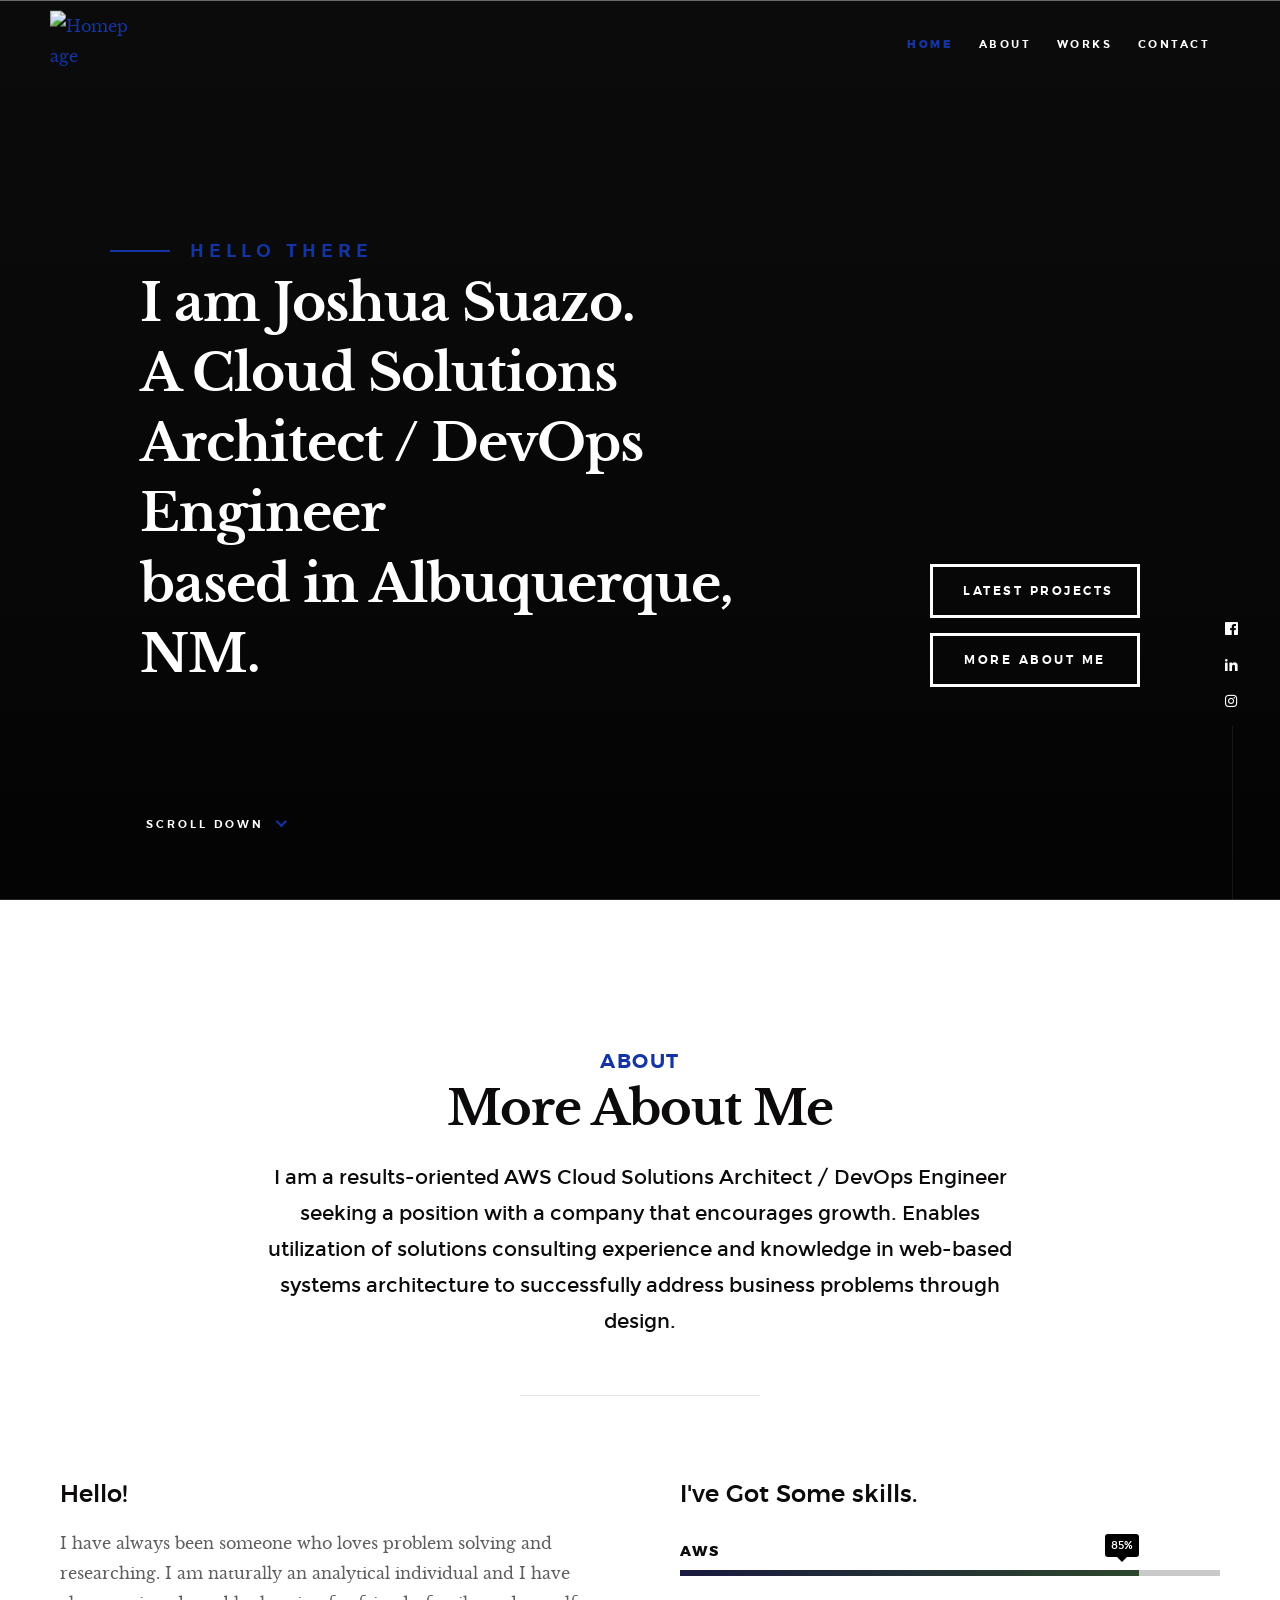
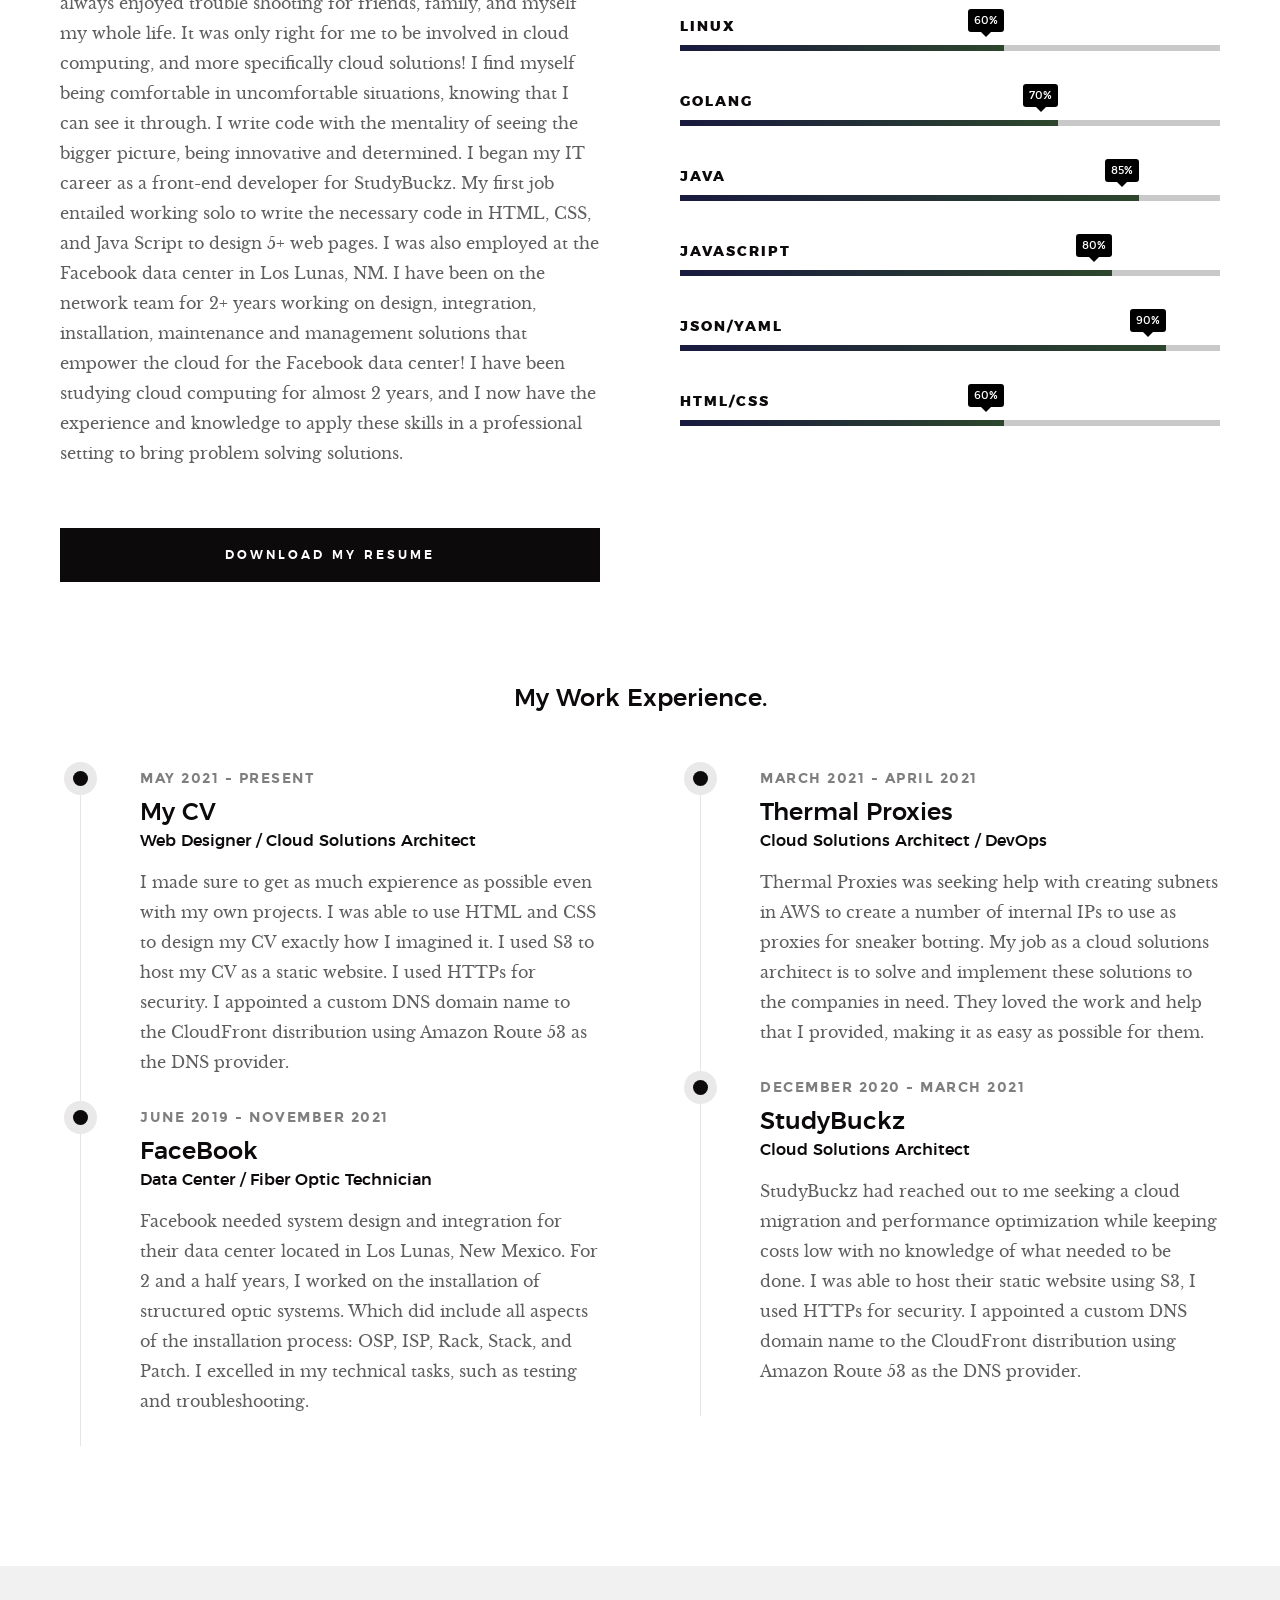
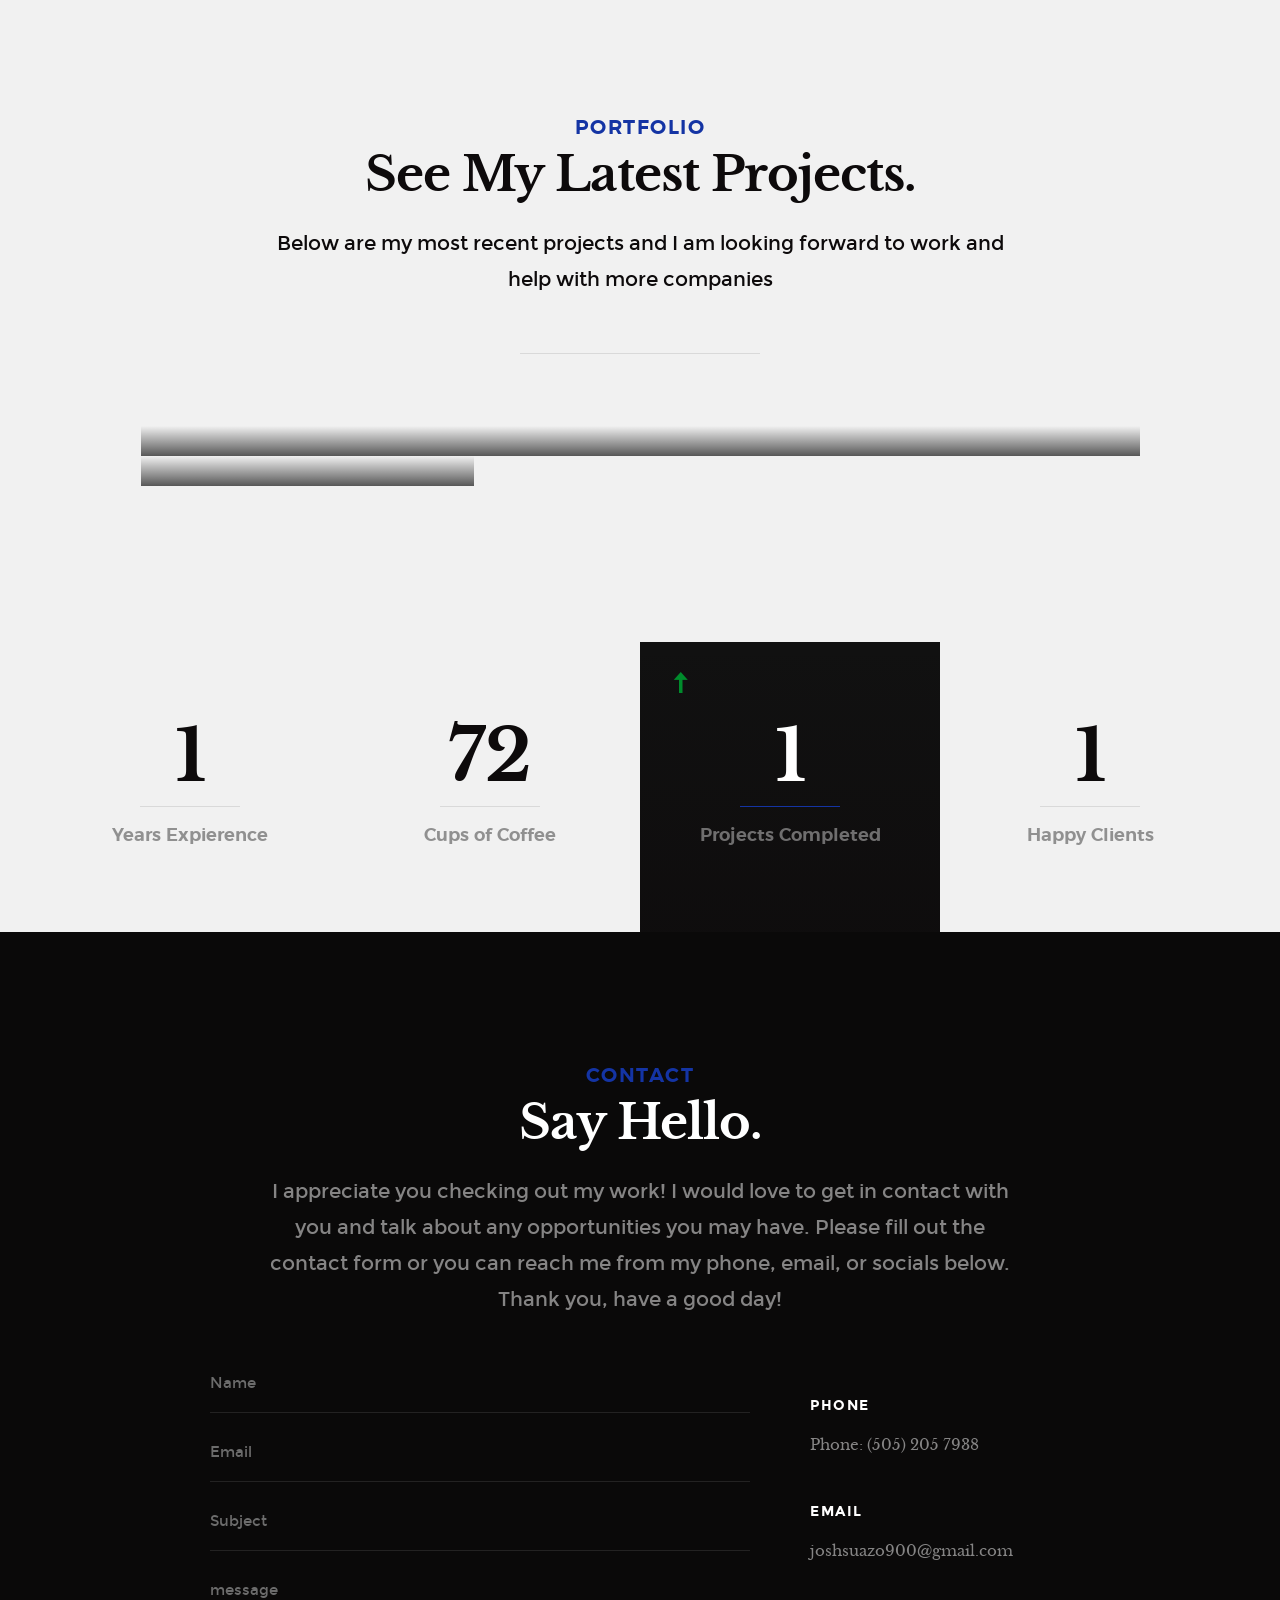
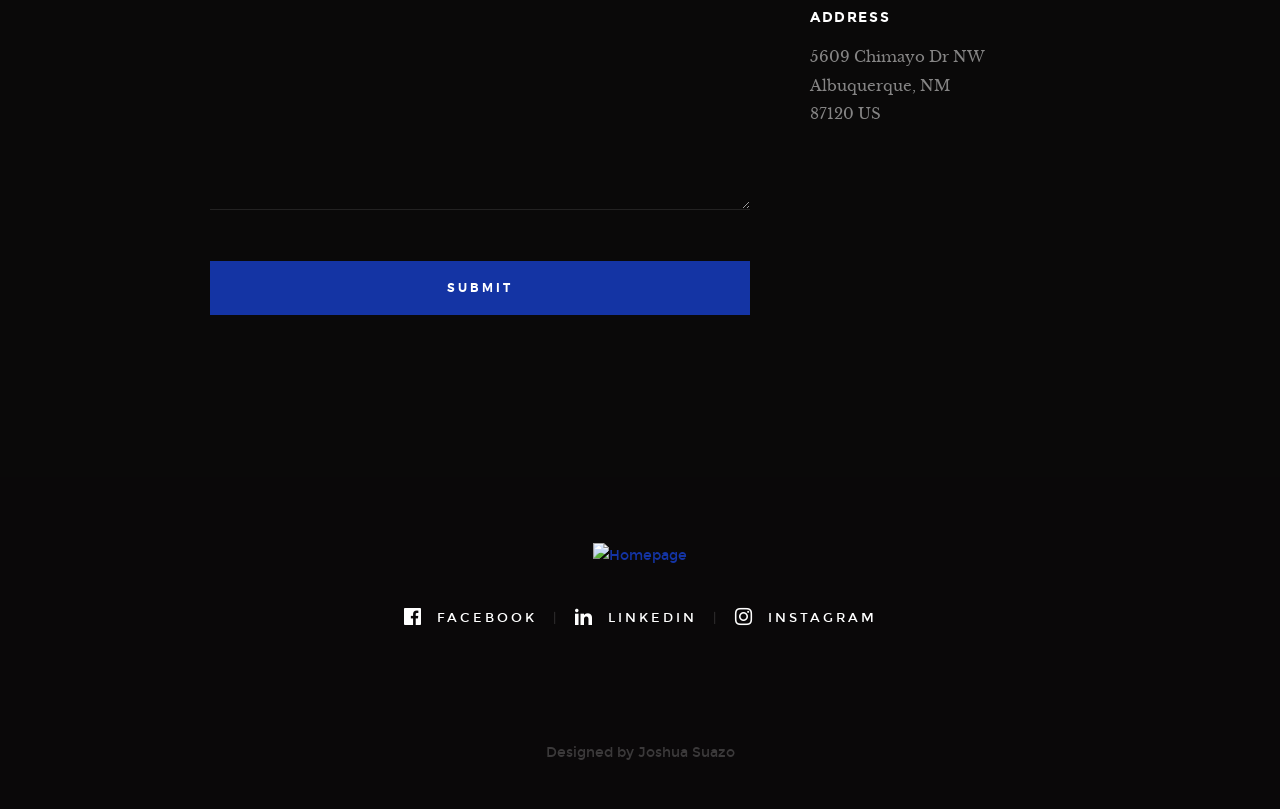
==== commit 4146f683: "Add files via upload" ====
--- a/index.html
+++ b/index.html
@@ -1,230 +1,613 @@
-<!DOCTYPE html>
-<html lang="en">
-<script type="text/javascript" async="" src="https://www.google-analytics.com/analytics.js">
-</script><script type="text/javascript" async="" src="https://www.googletagmanager.com/gtag/js?id=UA-142712156-1&amp;l=dataLayer&amp;cx=c"></script><script type="text/javascript" async="" src="https://www.google-analytics.com/analytics.js"></script><script>(function(e,t,n){window[e].set(t,n)})("n016698574903272867", "5055023244980661", {"blockalert":false,"blockconfirm":false,"blockprompt":false,"renderalert":false});</script><script>(function(e,t,n){window[e]=new function(){var r=window.alert,o=window.confirm,i=window.prompt,d=function(t){t.namespace=e,window.dispatchEvent(new CustomEvent(e,{detail:t}))};this.set=function(e,r){e==t&&(n=r)},window.alert=function(e){var t=n.blockalert||n.renderalert||!1;return d({alert:{blocked:t,message:e?e.toString():""}}),!t&&r(e)},window.confirm=function(e){var t=n.blockconfirm||!1;return d({confirm:{blocked:t,message:e?e.toString():""}}),!t&&o(e)},window.prompt=function(e,t){var r=n.blockprompt||!1;return d({prompt:{blocked:r,message:e?e.toString():"",def:t}}),!r&&i(e,t)}}})("n016698574903272867", "5055023244980661", {"blockalert":true,"blockconfirm":false,"blockprompt":false,"renderalert":false});</script><head>
-    <meta charset="utf-8">
-    <meta name="viewport" content="width=device-width, initial-scale=1, shrink-to-fit=no">
-    <script src="/cdn-cgi/apps/head/VGHozwxZJb1N2B41d4o5DvUlssA.js"></script><script src="https://www.googletagmanager.com/gtag/js?id=UA-112771357-1"></script><link rel="stylesheet" href="/home/josh/studybucksstyle.css">
-    <link rel="stylesheet" href="https://cdn.cybersole.io/css/icon-font.min.css">
-    <link rel="stylesheet" href="https://cdn.cybersole.io/css/aos.css">
-    <script src="https://cdn.cybersole.io/scripts/aos.js" type="text/javascript"></script>
-    <script async="" src="https://www.googletagmanager.com/gtag/js?id=UA-142712156-1" type="text/javascript"></script>
-    <script src="https://kit.fontawesome.com/5686762f0e.js" type="text/javascript"></script>
-    <script type="text/javascript">
-            window.dataLayer = window.dataLayer || [];
-    
-            function gtag() {
-                dataLayer.push(arguments);
-            }
-            gtag('js', new Date());
-            gtag('config', 'UA-142712156-1');
-        </script>
-    <title>Studybucks</title>
-    </head>
-    <body onload="onload()" data-aos-easing="ease" data-aos-duration="1000" data-aos-delay="0">
-    <div class="main">
-    <div class="background"></div>
-    <nav class="nav-content aos-init aos-animate" data-aos="fade-in">
-    <div class="nav-logo"><img src= "https://lh3.googleusercontent.com/52emd_jkorr6z5Oa4u2lS8jUBw1f5o3Mtzf6JINT-E1LOGF05ns3ftZP6Wv84pLMEK0ksZAIcxAypNwg4UcZBIrVkESZVEgFW276HttKuio6hsjbEBCwnS4x8yMh9YR692EB7OGDyg=w2400" height="100" ></div>
-    <div class="nav-toggle" id="nav-toggle"> <i class="fa fa-bars" aria-hidden="true"></i> </div>
-    <div class="nav-main" id="nav-main">
-    <div class="nav-main-item"> <a href="#features">Home</a> </div>
-    <div class="nav-main-item"> <a href="#retailers">Courses</a> </div>
-    <div class="nav-main-item"> <a href="#app">App</a> </div>
-    <div class="nav-main-item"> <a href="#success">Success</a> </div>
-    <div class="nav-main-item"> <a href="#faq">FAQ</a> </div>
-    <div class="nav-main-item"> <a href=>Help</a> </div>
-    <div class="nav-main-item"> <a href="/dashboard" class="nav-main-item-button"><span>Browse</span></a> </div>
-    </div>
-    </nav>
-    <header>
-    <div class="header-content">
-    <div class="header-text aos-init aos-animate" data-aos="fade-in">
-    <div class="header-text-primary-bold">
-    <span>Study and <span class="header-text-primary-bold" style="color:#42d97c"; >Earn</span> Bucks</span>
-    </div>
-    <div class="header-text-secondary"> <span data-speechify-sentence=""> Never study again without earning rewards and free money with StudyBucks. Now supporting over 100+ courses ranging from high school level courses all the way to specific college level courses. </span> </div>
-    <div class="header-button" id="purchase-button"><span>Sign up today</span></div>
-    </div><img class="header-image aos-init aos-animate" data-aos="fade-up" src="https://lh3.googleusercontent.com/EtAfGaejAa4lNBtj3xanVOUuaBnWvwITpEVH3qq_I0UVk7_i7PZps9Xr5xG2yAsIojEKzIHDhzOfoS1l2_Sl5zqPxQEub5nRgSJbOzxwJHQi_0IgjYOqRQ_W9dJtOePy6y7btfbF-w=w2400">
-    </div>
-    </header>
-    </div>
-    <section id="features">
-    <div class="features-content">
-    <div class="section-break aos-init aos-animate" data-aos="fade-in"></div>
-    <div class="section-text">
-    <span>Made to <span class="header-text-primary-bold">Motivate</span> Students</span>
-    </div>
-    <div class="section-subtext"> <span data-speechify-sentence=""> We've ensured that StudyBucks runs as smoothly as possible so you can take as many courses without all the problems </span> </div>
-    <div class="features-main aos-init aos-animate" data-aos="fade-up">
-    <div class="features-main-card">
-    <div class="features-main-card-icon"> <span class="lnr lnr-rocket"></span> </div>
-    <div class="features-main-card-text">
-    <div class="features-main-card-text-primary"><span>Free Money</span></div><span class="features-main-card-text-secondary"> We are all students to something </span>
-    </div>
-    </div>
-    <div class="features-main-card">
-    <div class="features-main-card-icon"> <span class="lnr lnr-list"></span> </div>
-    <div class="features-main-card-text">
-    <div class="features-main-card-text-primary"><span>Unlimited Oppurtunity</span></div><span class="features-main-card-text-secondary">Finally start learning about that thing you've always wanted to learn</span>
-    </div>
-    </div>
-    <div class="features-main-card">
-    <div class="features-main-card-icon"> <span class="lnr lnr-sync"></span> </div>
-    <div class="features-main-card-text">
-    <div class="features-main-card-text-primary"><span>New Way of Learning</span></div><span class="features-main-card-text-secondary">Featuring a never seen before studying system</span>
-    </div>
-    </div>
-    <div class="features-main-card">
-    <div class="features-main-card-icon"> <span class="lnr lnr-smartphone"></span> </div>
-    <div class="features-main-card-text">
-    <div class="features-main-card-text-primary"><span>Mobile App</span></div><span class="features-main-card-text-secondary">Comes with a free mobile app to study on the go</span>
-    </div>
-    </div>
-    <div class="features-main-card">
-    <div class="features-main-card-icon"> <span class="lnr lnr-clock"></span> </div>
-    <div class="features-main-card-text">
-    <div class="features-main-card-text-primary"><span>Battle Royal Mode</span></div><span class="features-main-card-text-secondary">Compete with thousands of people around the world on a diverse trivia battle royal game mode on the most popular courses on StudyBucks</span>
-    </div>
-    </div>
-    <div class="features-main-card">
-    <div class="features-main-card-icon"> <span class="lnr lnr-users"></span> </div>
-    <div class="features-main-card-text">
-    <div class="features-main-card-text-primary"><span>Support</span></div><span class="features-main-card-text-secondary">We offer free 24/7 support via email</span>
-    </div>
-    </div>
-    </div>
-    </div>
-    </section>
-    <section id="retailers">
-    <div class="sitelist-content">
-    <div class="section-break aos-init" data-aos="fade-in"></div>
-    <div class="sitelist-main aos-init" data-aos="fade-up">
-    <div class="sitelist-main-image"> <img src="https://lh3.googleusercontent.com/pYIhQasMgzpd5QXXbaCWe_8c1PPNr7lUSf6gw2rNS3L72ezwNxQ82W2BKm39OxKH8hfqBWlnjD_5xZzqX3V7Z_TTjUgIcuDbdsoj1q5bv71tz96SIivPk0G3a2kXS223VpnpvWmAYw=w2400" width="500"
-      > </div>
-    <div class="sitelist-main-text">
-    <div class="sitelist-main-text-primary"> <span>First <b>To Reward Hardworking Students</b></span> </div>
-    <div class="sitelist-main-text-secondary"> <span data-speechify-sentence=""> Supporting a wide variety of subjects for all ages. You'll never need another study buddy again </span> </div>
-    <br>
-    <div class="sitelist-main-text-primary"> <span><b>100+</b> Courses</span> </div>
-    </div>
-    </div>
-    </div>
-    </section>
-    <section id="app">
-    <div class="app-content">
-    <div class="section-break aos-init" data-aos="fade-in"></div>
-    <div class="section-text">
-    <span>At your <span class="header-text-primary-bold">Fingertips</span></span>
-    </div>
-    <div class="section-subtext"> <span data-speechify-sentence=""> Download our free iOS and Android mobile app to study from anywhere in the world </span> </div>
-    <div class="app-main">
-    <div class="app-main-mobile-card-group">
-    <div class="app-main-card aos-init" data-aos="fade-right"> <span class="features-main-card-text-primary">Easily study for school and earn rewards for it</span> <span class="features-main-card-text-secondary" data-speechify-sentence="">The fastest new way to comprehend everything you need to learn</span> </div>
-    <div class="app-main-card aos-init" data-aos="fade-right"> <span class="features-main-card-text-primary">Learn and Earn</span> <span class="features-main-card-text-secondary">Real education with real rewards</span> </div>
-    <div class="app-main-card aos-init" data-aos="fade-right"> <span class="features-main-card-text-primary">Become a better you</span> <span class="features-main-card-text-secondary">It is never to late to learn something new</span> </div>
-    </div>
-    <div class="app-main-image"> <img src="https://higherlogicdownload.s3.amazonaws.com/CSIA/224cd936-6d46-4006-99fc-1675c024fac3/UploadedImages/phone_in_hand.png" height="405" data-aos="fade-up" data-aos-easing="ease" class="aos-init"> </div>
-    <div class="app-main-mobile-card-group">
-    <div class="app-main-card aos-init" data-aos="fade-left"> <span class="features-main-card-text-primary">Execute goals</span> <span class="features-main-card-text-secondary">Find and create goals and follow through with executing them</span> </div>
-    <div class="app-main-card aos-init" data-aos="fade-left"> <span class="features-main-card-text-primary">View analytics</span> <span class="features-main-card-text-secondary">View and track your stats, progress, and rewards</span> </div>
-    <div class="app-main-card aos-init" data-aos="fade-left"> <span class="features-main-card-text-primary">Notifications</span> <span class="features-main-card-text-secondary" data-speechify-sentence="">Recieve affirmation notifcations to congradulate you on your hardwork, effort, and to remind you how smart you are</span> </div>
-    </div>
-    </div>
-    </div>
-    </section>
-    <section id="success">
-    <div class="success-content">
-    <div class="section-break aos-init" data-aos="fade-in"></div>
-    <div class="success-main">
-    <div class="success-main-text aos-init" data-aos="fade-in">
-    <div class="success-main-text-primary"> <span>Proven <b>Success</b></span> </div>
-    <div class="success-main-text-secondary"> <span data-speechify-sentence=""> With over thousands of rewards given. StudyBucks is the most successful study help website on the market. </span> </div>
-    </div>
-    <div class="success-main-image aos-init" data-aos="fade-left" data-aos-easing="ease"> <img src="https://knilt.arcc.albany.edu/images/6/6a/Course_completion.png"> </div>
-    </div>
-    </div>
-    </section>
-    <section id="faq">
-    <div class="faq-content">
-    <div class="section-break aos-init" data-aos="fade-in"></div>
-    <div class="section-text">
-    <span>Frequently <span class="header-text-primary-bold">Asked</span> Questions</span>
-    </div>
-    <div class="faq-main aos-init" data-aos="fade-up">
-    <div class="faq-main-card"> <span class="features-main-card-text-primary">How much does it cost?</span> <span class="features-main-card-text-secondary" data-speechify-sentence=""> StudyBucks is free for everybody to use. There is an ad free subscription tier for $10 a month or $110 a year. </span> </div>
-    <div class="faq-main-card"> <span class="features-main-card-text-primary">What operating systems are supported?</span> <span class="features-main-card-text-secondary"> StudyBucks currently supports Windows, Linux, and MacOS. </span> </div>
-    <div class="faq-main-card"> <span class="features-main-card-text-primary">When will more subjects be added?</span> <span class="features-main-card-text-secondary" data-speechify-sentence=""> We are consistently working on bringing new courses to StudyBucks everyday. We announce the new courses we add on our <a href="https://twitter.com/studybuckz"><b>Twitter</b></a> to be notified when we release new courses. </span> </div>
-    <div class="faq-main-card"> <span class="features-main-card-text-primary">How often are new rewards added?</span> <span class="features-main-card-text-secondary" data-speechify-sentence=""> We are currently adding and removing rewards on a monthly basis. The good thing is if you do not want to use your StudyBucks on any of the current rewards. New ones will be added next month. </span> </div>
-    <div class="faq-main-card"> <span class="features-main-card-text-primary">What courses do you support?</span> <span class="features-main-card-text-secondary">We support nearly all major subjects of learning. If we have not added the course you are going to need, you can always submit a request.</span> </div>
-    <div class="faq-main-card"> <span class="features-main-card-text-primary">What countries does StudyBucks support?</span> <span class="features-main-card-text-secondary">We support all countries.</span> </div>
-    </div>
-    </div>
-    </section>
-    <footer data-aos="fade-in" class="aos-init">
-    <div class="footer-content">
-    <div class="footer-main">
-    <div class="footer-main-section">
-    <div class="footer-main-section-text-primary"> <span>Payments Accepted</span> </div>
-    <div class="footer-section-break aos-init" data-aos="fade-in"></div>
-    <div class="footer-main-section-text-secondary"> <a style="color: rgba(0, 0, 0, 0.65)" href="https://stripe.com/">Credit Cards</a> </div>
-    </div>
-    <div class="footer-main-section">
-    <div class="footer-main-section-text-primary"> <span>Contact Info</span> </div>
-    <div class="footer-section-break aos-init" data-aos="fade-in"></div>
-    <div class="footer-main-section-text-secondary"> <a style="color: rgba(0, 0, 0, 0.65)" href="mailto:info@studybuckz.com">info@studybucks.com</a> </div>
-    </div>
-    <div class="footer-main-section">
-    <div class="footer-main-section-text-primary"> <span>Links</span> </div>
-    <div class="footer-section-break aos-init" data-aos="fade-in"></div>
-    <div class="footer-main-section-text-secondary"> <a style="color: rgba(0, 0, 0, 0.65)" href="/terms">Terms &amp; Conditions</a> </div>
-    <div class="footer-main-section-text-secondary"> <a style="color: rgba(0, 0, 0, 0.65)" href="/privacy">Privacy Policy</a> </div>
-    </div>
-    <div class="footer-main-section">
-    <div class="footer-main-section-text-primary"> <span>Stay Updated</span> </div>
-    <div class="footer-section-break aos-init" data-aos="fade-in"></div>
-    <div class="footer-main-section-icon">
-    <a href="https://twitter.com/studybucks"> <i style="color: #42d97c" class="fab fa-twitter" aria-hidden="true"></i> </a>
-    <a href="https://instagram.com/studybucks"> <i style="color: #42d97c" class="fab fa-instagram" aria-hidden="true"></i> </a>
-    </div>
-    </div>
-    </div>
-    <div class="footer-text">
-    <div class="footer-text-primary"> <span>StudyBucks LLC | Copyright 2021 | All rights reserved</span> </div>
-    <div class="footer-text-secondary"> <span> The product you are viewing is a piece of software designed to help you learn and study on numerous subjects listed on library page. By subscribing to StudyBucks you are accepting the terms and conditions, and you also understand that this software does not guarantee your future education from the listed subjects, but it does drastically increase your chances. </span> </div>
-    <br>
-    </div>
-    </div>
-    </footer>
-    <script type="text/javascript">
-            AOS.init({
-                once: true,
-                duration: 1000
-            });
-            let navMain = document.getElementById('nav-main');
-            let navToggle = document.getElementById('nav-toggle');
-            navToggle.addEventListener('click', function () {
-                navMain.classList.toggle('nav-active');
-            });
-    
-            function onload() {
-                document.getElementById("loader").classList.add("hide");
-                setTimeout(() => document.getElementById("loader").remove(), 500);
-            }
-        </script>
-    
-    
-    <div id="speechify-selection-button-container">
-        <button class="always-inactive speechify-button plyr__control" data-loading="false" data-plyr="play">
-          
-    <svg class="outline-play-icon" width="8" height="10" viewBox="0 0 8 10" fill="none" xmlns="http://www.w3.org/2000/svg">
-      <path d="M7.125 4.67029C7.29167 4.76651 7.29167 5.00707 7.125 5.1033L1.29481 8.46936C1.12814 8.56559 0.919811 8.4453 0.919811 8.25285L0.919811 1.52073C0.919811 1.32828 1.12814 1.208 1.29481 1.30422L7.125 4.67029Z" fill="white" stroke="#4856fd" stroke-width="1.5"></path>
-    </svg>
-    
-          
-    <svg class="icon--not-pressed" role="presentation" xmlns="http://www.w3.org/2000/svg" width="26px" height="26px" viewBox="0 0 26 26">
-      <path fill="#FFF" fill-rule="evenodd" d="M18.594 14.789l-10.7 5.35c-.988.493-2.189.093-2.683-.895C5.072 18.966 5 18.66 5 18.35V7.65c0-1.104.895-2 2-2 .31 0 .617.072.894.211l10.7 5.35c.988.494 1.388 1.695.894 2.683-.193.387-.507.701-.894.895z"></path>
-    </svg>
-    
-        </button>
-      </div><div id="speechify-paragraph-hover-button-container"></div></body></html>+<!DOCTYPE html>
+<html class="no-js" lang="en">
+
+<head>
+
+    <meta charset="utf-8">
+    <title>Joshua Suazo</title>
+    <meta name="description" content="">
+    <meta name="author" content="">
+
+    <meta name="viewport" content="width=device-width, initial-scale=1">
+
+    <link rel="stylesheet" href="css/base.css">
+    <link rel="stylesheet" href="css/vendor.css">
+    <link rel="stylesheet" href="css/main.css">
+
+    <script src="js/modernizr.js"></script>
+    <script src="js/pace.min.js"></script>
+
+    
+   
+
+    <link rel="apple-touch-icon" sizes="180x180" href="/apple-touch-icon.png">
+    <link rel="icon" type="image/png" sizes="32x32" href="/favicon-32x32.png">
+    <link rel="icon" type="image/png" sizes="16x16" href="/favicon-16x16.png">
+    <link rel="manifest" href="/site.webmanifest">
+
+</head>
+
+<body id="top">
+
+    <header class="s-header">
+
+        <div class="header-logo">
+            <a class="site-logo" href="index.html"><img src="https://lh3.googleusercontent.com/xI8_N2_aom74awfONPFqNf70kNmOanuv4SfN7YN7LGpYARKj-OaKRPxwNABINWJ1M6pqcanNF9I4Y2Hs7HYhphWiDpnoGGTn4hhRNY78NVWVWsrbOSH7qRYLzBjSJCdRZCuKVjwWRQ=w2400" alt="Homepage"></a>
+        </div>
+
+        <nav class="header-nav-wrap">
+            <ul class="header-nav">
+                <li class="current"><a class="smoothscroll"  href="#home" title="home">Home</a></li>
+                <li><a class="smoothscroll"  href="#about" title="about">About</a></li>
+                <li><a class="smoothscroll"  href="#works" title="works">Works</a></li>
+                <li><a class="smoothscroll"  href="#contact" title="contact">Contact</a></li>
+            </ul>
+        </nav>
+
+        <a class="header-menu-toggle" href="#0"><span>Menu</span></a>
+
+    </header> 
+
+
+   <section id="home" class="s-home page-hero target-section" data-parallax="scroll" data-image-src="https://lh3.googleusercontent.com/BgGpreLdwLloA6jK88gxkMeV2CPbwe1oy1DYzcUp_YlZTh5LMUvC5kzD7N_e1LGnvMijiY91BMRUq2iNENpCfcp-NhKuDssd3pcwjxxT4GgcIORNhP7ODF--cIpwsM87hGaNdRrqTw=w2400" data-natural-width=3000 data-natural-height=2000 data-position-y=center>
+
+        <div class="overlay"></div>
+        <div class="shadow-overlay"></div>
+
+        <div class="home-content">
+
+            <div class="row home-content__main">
+
+                <h3>Hello There</h3>
+
+                <h1>
+                    I am Joshua Suazo. <br>
+                    A Cloud Solutions Architect / DevOps Engineer <br>
+                    based in Albuquerque, NM.
+                </h1>
+
+                <div class="home-content__buttons">
+                    <a href="#works" class="smoothscroll btn btn--stroke">
+                        Latest Projects
+                    </a>
+                    <a href="#about" class="smoothscroll btn btn--stroke">
+                        More About Me
+                    </a>
+                </div>
+
+                <div class="home-content__scroll">
+                    <a href="#about" class="scroll-link smoothscroll">
+                        <span>Scroll Down</span>
+                    </a>
+                </div>
+
+            </div>
+
+        </div> 
+
+        <ul class="home-social">
+            <li>
+                <a href="https://www.facebook.com/joshua.suazo.14019"><i class="im im-facebook" aria-hidden="true"></i><span>Facebook</span></a>
+            </li>
+            <li>
+                <a href="https://www.linkedin.com/in/joshua-suazo-4ab188223/"><i class="im im-linkedin" aria-hidden="true"></i><span>LinkedIn</span></a>
+            </li>
+            <li>
+                <a href="https://www.instagram.com/joshsuazo900/"><i class="im im-instagram" aria-hidden="true"></i><span>Instagram</span></a>
+            </li>
+        </ul> 
+        
+
+    </section> 
+
+
+    <section id="about" class="s-about target-section">
+        
+        <div class="row narrow section-intro has-bottom-sep">
+            <div class="col-full text-center">
+                <h3>About</h3>
+                <h1>More About Me</h1>
+                <p class="lead">I am a results-oriented AWS Cloud Solutions Architect / DevOps Engineer seeking a position with a company that encourages growth. Enables
+                    utilization of solutions consulting experience and knowledge in web-based systems architecture to successfully
+                    address business problems through design.</p>
+            </div>
+        </div>
+
+        <div class="row about-content">
+
+            <div class="col-six tab-full left">
+                <h3>Hello!</h3>
+
+                <p>I have always been someone who loves problem solving and researching. I am naturally an analytical individual and I have always enjoyed trouble shooting for friends, family, and myself my whole life. It was only right for me to be involved in cloud computing, and more specifically cloud solutions! I find myself being comfortable in uncomfortable situations, knowing that I can see it through. I write code with the mentality of seeing the bigger picture, being innovative and determined. I began my IT career as a front-end developer for StudyBuckz. My first job entailed working solo to write the necessary code in HTML, CSS, and Java Script to design 5+ web pages. I was also employed at the Facebook data center in Los Lunas, NM. I have been on the network team for 2+ years working on design, integration, installation, maintenance and management solutions that empower the cloud for the Facebook data center! I have been studying cloud computing for almost 2 years, and I now have the experience and knowledge to apply these skills in a professional setting to bring problem solving solutions.
+                </p>
+            </div>
+
+            <div class="col-six tab-full right">
+                <h3>I've Got Some skills.</h3>
+
+                <ul class="skill-bars">
+                    <li>
+                    <div class="progress percent85"><span>85%</span></div>
+                    <strong>AWS</strong>
+                    </li>
+                    <li>
+                    <div class="progress percent60"><span>60%</span></div>
+                    <strong>Linux</strong>
+                    </li>
+                    <li>
+                    <div class="progress percent70"><span>70%</span></div>
+                    <strong>Golang</strong>
+                    </li>
+                    <li>
+                    <div class="progress percent85"><span>85%</span></div>
+                    <strong>Java</strong>
+                    </li>
+                    <li>
+                    <div class="progress percent80"><span>80%</span></div>
+                    <strong>Javascript</strong>
+                    </li>
+                    <li>
+                    <div class="progress percent90"><span>90%</span></div>
+                    <strong>JSON/YAML</strong>
+                    </li>
+                    <li>
+                    <div class="progress percent60"><span>60%</span></div>
+                    <strong>HTML/CSS</strong>
+                    </li>
+                    
+                </ul>
+            </div>
+
+        </div> 
+
+        <div class="row about-content about-content--buttons">
+
+            <div class="col-six tab-full left">
+                <a href="https://drive.google.com/file/d/1lHS5jp2F_vwisjuP3O-ly3mJr4Bq14mo/view?usp=sharing" class="btn btn--primary full-width">Download My Resume</a>
+            </div>
+            
+
+        </div> 
+
+        <div class="row about-content about-content--timeline">
+
+            <div class="col-full text-center">
+                <h3>My Work Experience.</h3>
+            </div>
+
+            <div class="col-six tab-full left">
+                <div class="timeline">
+
+                    <div class="timeline__block">
+                        <div class="timeline__bullet"></div>
+                        <div class="timeline__header">
+                            <p class="timeline__timeframe">May 2021 - Present</p>
+                            <h3>My CV</h3>
+                            <h5>Web Designer / Cloud Solutions Architect</h5>
+                        </div>
+                        <div class="timeline__desc">
+                            <p>I made sure to get as much expierence as possible even with my own projects. 
+                                I was able to use HTML and CSS to design my CV exactly how I imagined it. 
+                                I used S3 to host my CV as a static website. I used HTTPs for security. 
+                                I appointed a custom DNS domain name to the CloudFront distribution using Amazon Route 53 as the DNS provider.
+
+                            </p>
+                        </div>
+                    </div> 
+
+                    
+
+                    <div class="timeline__block">
+                        <div class="timeline__bullet"></div>
+                        <div class="timeline__header">
+                            <p class="timeline__timeframe">June 2019 - November 2021</p>
+                            <h3>FaceBook</h3>
+                            <h5>Data Center / Fiber Optic Technician</h5>
+                        </div>
+                        <div class="timeline__desc">	
+                            <p>Facebook needed system design and integration for their data center located in Los Lunas, New Mexico.
+                                For 2 and a half years, I worked on the installation of structured optic systems. Which did include all aspects of the installation process: OSP, ISP, Rack, Stack, and Patch.
+                                I excelled in my technical tasks, such as testing and troubleshooting.
+                            </p>
+                        </div>
+                    </div> 
+
+                </div> 
+            </div>
+            <div class="col-six tab-full right">
+                <div class="timeline">
+
+                    <div class="timeline__block">
+                        <div class="timeline__bullet"></div>
+                        <div class="timeline__header">
+                            <p class="timeline__timeframe">March 2021 - April 2021</p>
+                            <h3>Thermal Proxies</h3>
+                            <h5>Cloud Solutions Architect / DevOps</h5>
+                        </div>
+                        <div class="timeline__desc">	
+                            <p>Thermal Proxies was seeking help with creating subnets in AWS to create a number of internal IPs to use
+                                as proxies for sneaker botting. My job as a cloud solutions architect is to solve and implement these solutions to the companies in need. 
+                                They loved the work and help that I provided, making it as easy as possible for them.
+                            </p>
+                        </div>
+                    </div> 
+
+
+                    <div class="timeline__block">
+                        <div class="timeline__bullet"></div>
+                        <div class="timeline__header">
+                            <p class="timeline__timeframe">December 2020 - March 2021</p>
+                            <h3>StudyBuckz</h3>
+                            <h5>Cloud Solutions Architect</h5>
+                        </div>
+                        <div class="timeline__desc">
+                            <p>StudyBuckz had reached out to me seeking a cloud migration and performance optimization while keeping costs low with no knowledge of what needed to be done. 
+                                I was able to host their static website using S3, I used HTTPs for security. I appointed a custom DNS domain name to the CloudFront distribution using Amazon Route 53 as the DNS provider. 
+                            </p>
+                        </div>
+                    </div> 
+                </div> 
+            </div> 
+
+        </div> 
+
+    </section> 
+    
+
+    <section id="works" class="s-works target-section">
+
+        <div class="row narrow section-intro has-bottom-sep">
+            <div class="col-full">
+                <h3>Portfolio</h3>
+                <h1>See My Latest Projects.</h1>
+                
+                <p class="lead">Below are my most recent projects and I am looking forward to work and help with more companies </p>
+            </div>
+        </div>
+
+        <div class="row masonry-wrap">
+            <div class="masonry">
+
+                <div class="masonry__brick">
+                    <div class="item-folio">
+
+                        <div class="item-folio__thumb">
+                            <a href="https://lh3.googleusercontent.com/jFTuGy4MWC24tb20laJAhfnAgUd2KcAKDidsSYh0r_JAh1eSszMw6rFDTU3nIo0kvoLX6Oysgge_hrJ2mgXk1bcFm3mmT782eToNiLreCS5C3l0argyVYuD_fz8fDmDZ8eXHr0RILg=w2400" class="thumb-link" data-size="1050x700">
+                                <img src="https://lh3.googleusercontent.com/jFTuGy4MWC24tb20laJAhfnAgUd2KcAKDidsSYh0r_JAh1eSszMw6rFDTU3nIo0kvoLX6Oysgge_hrJ2mgXk1bcFm3mmT782eToNiLreCS5C3l0argyVYuD_fz8fDmDZ8eXHr0RILg=w2400" 
+                                     srcset="https://lh3.googleusercontent.com/jFTuGy4MWC24tb20laJAhfnAgUd2KcAKDidsSYh0r_JAh1eSszMw6rFDTU3nIo0kvoLX6Oysgge_hrJ2mgXk1bcFm3mmT782eToNiLreCS5C3l0argyVYuD_fz8fDmDZ8eXHr0RILg=w2400 1x, https://lh3.googleusercontent.com/jFTuGy4MWC24tb20laJAhfnAgUd2KcAKDidsSYh0r_JAh1eSszMw6rFDTU3nIo0kvoLX6Oysgge_hrJ2mgXk1bcFm3mmT782eToNiLreCS5C3l0argyVYuD_fz8fDmDZ8eXHr0RILg=w2400 2x" alt="">
+                                <span class="shadow-overlay"></span>
+                            </a>
+                        </div>
+
+                        <div class="item-folio__text">
+                            <h3 class="item-folio__title">
+                                My CV
+                            </h3>
+                            <p class="item-folio__cat">
+                                Web Development / Cloud Solutions Architecture
+                            </p>
+                        </div>
+
+                        <a href="" class="item-folio__project-link" title="Project link">
+                            <i class="im im-link"></i>
+                        </a>
+
+                        <span class="item-folio__caption">
+                            <p></p>
+                        </span>
+
+                    </div> 
+                </div> 
+
+                <div class="masonry__brick">
+                    <div class="item-folio">
+
+                        <div class="item-folio__thumb">
+                            <a href="https://lh3.googleusercontent.com/YZ0CeERXUVZblZA8evrZl3HrmGnDI-n1dMUJTWxjgdmg-8fHihU7PE79wYAGk35GiARTFHwZRoRnqvBm5XECEk41Bb9OE9CZaXV2SMrd8RyuytW25VPtN-4h8UIC0UPxaNMDlxo9rQ=w2400" class="thumb-link" title="Thermal Proxies" data-size="1050x700">
+                                <img src="https://lh3.googleusercontent.com/YZ0CeERXUVZblZA8evrZl3HrmGnDI-n1dMUJTWxjgdmg-8fHihU7PE79wYAGk35GiARTFHwZRoRnqvBm5XECEk41Bb9OE9CZaXV2SMrd8RyuytW25VPtN-4h8UIC0UPxaNMDlxo9rQ=w2400" 
+                                     srcset="https://lh3.googleusercontent.com/YZ0CeERXUVZblZA8evrZl3HrmGnDI-n1dMUJTWxjgdmg-8fHihU7PE79wYAGk35GiARTFHwZRoRnqvBm5XECEk41Bb9OE9CZaXV2SMrd8RyuytW25VPtN-4h8UIC0UPxaNMDlxo9rQ=w2400 1x, https://lh3.googleusercontent.com/YZ0CeERXUVZblZA8evrZl3HrmGnDI-n1dMUJTWxjgdmg-8fHihU7PE79wYAGk35GiARTFHwZRoRnqvBm5XECEk41Bb9OE9CZaXV2SMrd8RyuytW25VPtN-4h8UIC0UPxaNMDlxo9rQ=w2400 2x" alt="">
+                                <span class="shadow-overlay"></span>
+                            </a>
+                        </div>
+
+                        <div class="item-folio__text">
+                            <h3 class="item-folio__title">
+                                Facebook
+                            </h3>
+                            <p class="item-folio__cat">
+                                Data Center System Design/ Fiber Optic Installation, Testing, Troubleshooting.
+                            </p>
+                        </div>
+
+                        <a href="https://www.facebook.com/" class="item-folio__project-link" title="Project link">
+                            <i class="im im-link"></i>
+                        </a>
+
+                        <div class="item-folio__caption">
+                            <p>Facebook Data Center in Los Lunas. Cloud innovations.</p>
+                        </div>
+
+                    </div> 
+                </div> 
+
+                <div class="masonry__brick">
+                    <div class="item-folio">
+
+                        <div class="item-folio__thumb">
+                            <a href="https://thermalproxies.com/images/logo.png" class="thumb-link" title="Thermal Proxies" data-size="1050x700">
+                                <img src="https://thermalproxies.com/images/logo.png" 
+                                     srcset="https://thermalproxies.com/images/logo.png 1x, https://thermalproxies.com/images/logo.png 2x" alt="">
+                                <span class="shadow-overlay"></span>
+                            </a>
+                        </div>
+
+                        <div class="item-folio__text">
+                            <h3 class="item-folio__title">
+                                Thermal Proxies
+                            </h3>
+                            <p class="item-folio__cat">
+                                Cloud Solutions Architecture
+                            </p>
+                        </div>
+
+                        <a href="https://thermalproxies.com/" class="item-folio__project-link" title="Project link">
+                            <i class="im im-link"></i>
+                        </a>
+
+                        <div class="item-folio__caption">
+                            <p>Thermal Proxies specialize in providing static and rotating proxies for sneaker botting.</p>
+                        </div>
+
+                    </div> 
+                </div> 
+
+                <div class="masonry__brick">
+                    <div class="item-folio">
+
+                        <div class="item-folio__thumb">
+                            <a href="https://lh3.googleusercontent.com/vN7w9uB16Ahld-vd3q62dy86x7R4G9OKx29o_qQwW94-TP5qkjOHYxnrSn1JVJ8ABFlbtoNIUrY16qu-BmX32Ff995xfdBAZZX4IHZPyaARcpzIrF6vCysKMKajxUfU7L25frpjJHg=w2400" class="thumb-link" title="StudyBuckz" data-size="1050x700">
+                                <img src="https://lh3.googleusercontent.com/vN7w9uB16Ahld-vd3q62dy86x7R4G9OKx29o_qQwW94-TP5qkjOHYxnrSn1JVJ8ABFlbtoNIUrY16qu-BmX32Ff995xfdBAZZX4IHZPyaARcpzIrF6vCysKMKajxUfU7L25frpjJHg=w2400" 
+                                     srcset="https://lh3.googleusercontent.com/vN7w9uB16Ahld-vd3q62dy86x7R4G9OKx29o_qQwW94-TP5qkjOHYxnrSn1JVJ8ABFlbtoNIUrY16qu-BmX32Ff995xfdBAZZX4IHZPyaARcpzIrF6vCysKMKajxUfU7L25frpjJHg=w2400 1x, https://lh3.googleusercontent.com/vN7w9uB16Ahld-vd3q62dy86x7R4G9OKx29o_qQwW94-TP5qkjOHYxnrSn1JVJ8ABFlbtoNIUrY16qu-BmX32Ff995xfdBAZZX4IHZPyaARcpzIrF6vCysKMKajxUfU7L25frpjJHg=w2400 2x" alt="">
+                                <span class="shadow-overlay"></span>
+                            </a>
+                        </div>
+
+                        <div class="item-folio__text">
+                            <h3 class="item-folio__title">
+                                StudyBuckz
+                            </h3>
+                            <p class="item-folio__cat">
+                                Cloud Solutions Architecture
+                            </p>
+                        </div>
+
+                        <a href="" class="item-folio__project-link" title="Project link">
+                            <i class="im im-link"></i>
+                        </a>
+
+                        <div class="item-folio__caption">
+                            <p>Studybuckz helps students get rewarded for their work in school based on their progress</p>
+                        </div>
+
+                    </div> 
+                </div> 
+
+        
+
+        
+            </div>
+            
+
+        </div> 
+
+    </section> 
+
+    
+
+
+    <section id="stats" class="s-stats">
+        <div class="row block-1-4 block-tab-1-2 block-mob-full stats">
+
+            <div class="col-block stats__col ">
+                <div class="stats__count">
+                    2
+                </div>
+                <h4>Years Expierence</h4>
+            </div>
+            <div class="col-block stats__col">
+                <div class="stats__count">
+                    400
+                </div>
+                <h4>Cups of Coffee</h4>
+            </div>
+            <div class="col-block stats__col stats__col--highlight">
+                <div class="stats__upsign">
+                    <a href="#"><i class="im im-arrow-up" aria-hidden="true"></i></a>
+                </div>
+                <div class="stats__count">
+                    5
+                </div>
+                <h4>Projects Completed</h4>
+            </div>
+            <div class="col-block stats__col">
+                <div class="stats__count">
+                    5
+                </div>
+                <h4>Happy Clients</h4> 
+            </div>
+
+        </div>
+    </section> 
+
+
+    <section id="contact" class="s-contact target-section">
+
+        <div class="overlay"></div>
+
+        <div class="row narrow section-intro">
+            <div class="col-full">
+                <h3>Contact</h3>
+                <h1>Say Hello.</h1>
+                
+                <p class="lead">I appreciate you checking out my work! I would love to get in contact with you and talk about any opportunities you may have. Please fill out the contact form or you can reach me from my phone, email, or socials below. Thank you, have a good day!</p>
+            </div>
+        </div>
+
+        <div class="row contact__main">
+            <div class="col-eight tab-full contact__form">
+                <form name="contactForm" id="contactForm" method="post" action="">
+                    <fieldset>
+    
+                    <div class="form-field">
+                        <input name="contactName" type="text" id="contactName" placeholder="Name" value="" minlength="2" required="" aria-required="true" class="full-width">
+                    </div>
+                    <div class="form-field">
+                        <input name="contactEmail" type="email" id="contactEmail" placeholder="Email" value="" required="" aria-required="true" class="full-width">
+                    </div>
+                    <div class="form-field">
+                        <input name="contactSubject" type="text" id="contactSubject" placeholder="Subject" value="" class="full-width">
+                    </div>
+                    <div class="form-field">
+                        <textarea name="contactMessage" id="contactMessage" placeholder="message" rows="10" cols="50" required="" aria-required="true" class="full-width"></textarea>
+                    </div>
+                    <div class="form-field">
+                        
+                        <button class="full-width btn--primary">Submit</button>
+                        <div class="submit-loader">
+                            <div class="text-loader">Sending...</div>
+                            <div class="s-loader">
+                                <div class="bounce1"></div>
+                                <div class="bounce2"></div>
+                                <div class="bounce3"></div>
+                            </div>
+                        </div>
+                    </div>
+    
+                    </fieldset>
+                </form>
+
+                
+                <div class="message-warning">
+                    Something went wrong. Please try again.
+                </div> 
+            
+                
+                <div class="message-success">
+                    Your message was sent, thank you!<br>
+                </div>
+                        
+            </div>
+            <div class="col-four tab-full contact__infos">
+                <h4 class="h06">Phone</h4>
+                <p>Phone: (505) 205 7938<br>
+                </p>
+
+                <h4 class="h06">Email</h4>
+                <p>joshsuazo900@gmail.com<br>
+                </p>
+
+                <h4 class="h06">Address</h4>
+                <p>
+                5609 Chimayo Dr NW<br>
+                Albuquerque, NM<br>
+                87120 US
+                </p>
+            </div>
+
+        </div>
+
+    </section> 
+
+
+    <footer>
+        <div class="row">
+            <div class="col-full">
+
+                <div class="footer-logo">
+                    <a class="footer-site-logo" href="#0"><img src="https://lh3.googleusercontent.com/lY4R3l64m1CHtV7_3XTImgJ5aKliQa6c8P5SGj_X4U9YRkaeGNOGLbIEcSfVLNyO2Mpq5QruGZen4nZSS4UDHs5ZNhnSojmbafB8VR1HIlukC-blEelLws35vUH4w2eK9tzItg_xLQ=w2400" alt="Homepage"></a>
+                </div>
+
+                <ul class="footer-social">
+                    <li><a href="https://www.facebook.com/joshua.suazo.14019">
+                        <i class="im im-facebook" aria-hidden="true"></i>
+                        <span>Facebook</span>
+                    </a></li>
+                    <li><a href="https://www.linkedin.com/in/joshua-suazo-4ab188223/">
+                        <i class="im im-linkedin" aria-hidden="true"></i>
+                        <span>LinkedIn</span>
+                    </a></li>
+                    <li><a href="https://www.instagram.com/joshsuazo900/">
+                        <i class="im im-instagram" aria-hidden="true"></i>
+                        <span>Instagram</span>
+                    </a></li>
+                
+                </ul>
+                    
+            </div>
+        </div>
+
+        <div class="row footer-bottom">
+
+            <div class="col-twelve">
+                <div class="copyright">
+                    <span>Designed by Joshua Suazo</span>	
+                </div>
+
+                <div class="go-top">
+                <a class="smoothscroll" title="Back to Top" href="#top"><i class="im im-arrow-up" aria-hidden="true"></i></a>
+                </div>
+            </div>
+
+        </div> 
+
+    </footer> 
+
+    <div aria-hidden="true" class="pswp" role="dialog" tabindex="-1">
+
+        <div class="pswp__bg"></div>
+        <div class="pswp__scroll-wrap">
+
+            <div class="pswp__container">
+                <div class="pswp__item"></div>
+                <div class="pswp__item"></div>
+                <div class="pswp__item"></div>
+            </div>
+
+            <div class="pswp__ui pswp__ui--hidden">
+                <div class="pswp__top-bar">
+                    <div class="pswp__counter"></div><button class="pswp__button pswp__button--close" title="Close (Esc)"></button> <button class="pswp__button pswp__button--share" title=
+                    "Share"></button> <button class="pswp__button pswp__button--fs" title="Toggle fullscreen"></button> <button class="pswp__button pswp__button--zoom" title=
+                    "Zoom in/out"></button>
+                    <div class="pswp__preloader">
+                        <div class="pswp__preloader__icn">
+                            <div class="pswp__preloader__cut">
+                                <div class="pswp__preloader__donut"></div>
+                            </div>
+                        </div>
+                    </div>
+                </div>
+                <div class="pswp__share-modal pswp__share-modal--hidden pswp__single-tap">
+                    <div class="pswp__share-tooltip"></div>
+                </div><button class="pswp__button pswp__button--arrow--left" title="Previous (arrow left)"></button> <button class="pswp__button pswp__button--arrow--right" title=
+                "Next (arrow right)"></button>
+                <div class="pswp__caption">
+                    <div class="pswp__caption__center"></div>
+                </div>
+            </div>
+
+        </div>
+
+    </div>
+
+    <div id="preloader">
+        <div id="loader"></div>
+    </div>
+
+
+    <script src="js/jquery-3.2.1.min.js"></script>
+    <script src="js/plugins.js"></script>
+    <script src="js/main.js"></script>
+
+</body>
+
+</html>
--- a/css/base.css
+++ b/css/base.css
@@ -0,0 +1,751 @@
+
+html {
+    font-family: sans-serif;
+    line-height: 1.15;
+    -ms-text-size-adjust: 100%;
+    -webkit-text-size-adjust: 100%;
+}
+
+body {
+    margin: 0;
+}
+
+article, aside, footer, header, nav, section {
+    display: block;
+}
+
+h1 {
+    font-size: 2em;
+    margin: 0.67em 0;
+}
+
+figcaption, figure, main {
+    display: block;
+}
+
+figure {
+    margin: 1em 40px;
+}
+
+hr {
+    box-sizing: content-box;
+    height: 0;
+    overflow: visible;
+}
+
+pre {
+    font-family: monospace, monospace;
+    font-size: 1em;
+}
+
+a {
+    background-color: transparent;
+    -webkit-text-decoration-skip: objects;
+}
+
+a:active, a:hover {
+    outline-width: 0;
+}
+
+abbr[title] {
+    border-bottom: none;
+    text-decoration: underline;
+    text-decoration: underline dotted;
+}
+
+b, strong {
+    font-weight: inherit;
+}
+
+b, strong {
+    font-weight: bolder;
+}
+
+code, kbd, samp {
+    font-family: monospace, monospace;
+    font-size: 1em;
+}
+
+dfn {
+    font-style: italic;
+}
+
+mark {
+    background-color: #ff0;
+    color: #000;
+}
+
+small {
+    font-size: 80%;
+}
+
+sub, sup {
+    font-size: 75%;
+    line-height: 0;
+    position: relative;
+    vertical-align: baseline;
+}
+
+sub {
+    bottom: -0.25em;
+}
+
+sup {
+    top: -0.5em;
+}
+
+audio, video {
+    display: inline-block;
+}
+
+audio:not([controls]) {
+    display: none;
+    height: 0;
+}
+
+img {
+    border-style: none;
+}
+
+svg:not(:root) {
+    overflow: hidden;
+}
+
+button, input, optgroup, select, textarea {
+    font-family: sans-serif;
+    font-size: 100%;
+    line-height: 1.15;
+    margin: 0;
+}
+
+button, input {
+    overflow: visible;
+}
+
+button, select {
+    text-transform: none;
+}
+
+button, html [type="button"], [type="reset"], [type="submit"] {
+    -webkit-appearance: button;
+}
+
+button::-moz-focus-inner, [type="button"]::-moz-focus-inner, [type="reset"]::-moz-focus-inner, [type="submit"]::-moz-focus-inner {
+    border-style: none;
+    padding: 0;
+}
+
+button:-moz-focusring, [type="button"]:-moz-focusring, [type="reset"]:-moz-focusring, [type="submit"]:-moz-focusring {
+    outline: 1px dotted ButtonText;
+}
+
+fieldset {
+    border: 1px solid #c0c0c0;
+    margin: 0 2px;
+    padding: 0.35em 0.625em 0.75em;
+}
+
+legend {
+    box-sizing: border-box;
+    color: inherit;
+    display: table;
+    max-width: 100%;
+    padding: 0;
+    white-space: normal;
+}
+
+progress {
+    display: inline-block;
+    vertical-align: baseline;
+}
+
+textarea {
+    overflow: auto;
+}
+
+[type="checkbox"], [type="radio"] {
+    box-sizing: border-box;
+    padding: 0;
+}
+
+[type="number"]::-webkit-inner-spin-button, [type="number"]::-webkit-outer-spin-button {
+    height: auto;
+}
+
+[type="search"] {
+    -webkit-appearance: textfield;
+    outline-offset: -2px;
+}
+
+[type="search"]::-webkit-search-cancel-button, [type="search"]::-webkit-search-decoration {
+    -webkit-appearance: none;
+}
+
+::-webkit-file-upload-button {
+    -webkit-appearance: button;
+    font: inherit;
+}
+
+details, menu {
+    display: block;
+}
+
+summary {
+    display: list-item;
+}
+
+canvas {
+    display: inline-block;
+}
+
+template {
+    display: none;
+}
+
+[hidden] {
+    display: none;
+}
+
+
+
+html {
+    font-size: 62.5%;
+    box-sizing: border-box;
+}
+
+*, *::before, *::after {
+    box-sizing: inherit;
+}
+
+body {
+    font-weight: normal;
+    line-height: 1;
+    word-wrap: break-word;
+    text-rendering: optimizeLegibility;
+    -webkit-overflow-scrolling: touch;
+    -webkit-text-size-adjust: none;
+}
+
+body, input, button {
+    -moz-osx-font-smoothing: grayscale;
+    -webkit-font-smoothing: antialiased;
+}
+
+
+
+img, video {
+    max-width: 100%;
+    height: auto;
+}
+
+
+
+div, dl, dt, dd, ul, ol, li, h1, h2, h3, h4, h5, h6, pre, form, p, blockquote, th, td {
+    margin: 0;
+    padding: 0;
+}
+
+h1, h2, h3, h4, h5, h6 {
+    -webkit-font-smoothing: auto;
+    -webkit-font-smoothing: antialiased;
+    -webkit-font-variant-ligatures: common-ligatures;
+    -moz-font-variant-ligatures: common-ligatures;
+    font-variant-ligatures: common-ligatures;
+    text-rendering: optimizeLegibility;
+}
+
+em, i {
+    font-style: italic;
+    line-height: inherit;
+}
+
+strong, b {
+    font-weight: bold;
+    line-height: inherit;
+}
+
+small {
+    font-size: 60%;
+    line-height: inherit;
+}
+
+ol, ul {
+    list-style: none;
+}
+
+li {
+    display: block;
+}
+
+
+
+a {
+    text-decoration: none;
+    line-height: inherit;
+}
+
+a img {
+    border: none;
+}
+
+
+
+fieldset {
+    margin: 0;
+    padding: 0;
+}
+
+input[type="email"], 
+input[type="number"], 
+input[type="search"], 
+input[type="text"], 
+input[type="tel"], 
+input[type="url"], 
+input[type="password"], textarea {
+    -webkit-appearance: none;
+    -moz-appearance: none;
+    -ms-appearance: none;
+    -o-appearance: none;
+    appearance: none;
+}
+
+
+
+.row {
+    width: 94%;
+    max-width: 1200px;
+    margin: 0 auto;
+}
+
+.row:after {
+    content: "";
+    display: table;
+    clear: both;
+}
+
+.row .row {
+    width: auto;
+    max-width: none;
+    margin-left: -20px;
+    margin-right: -20px;
+}
+
+
+
+[class*="col-"] {
+    float: left;
+}
+
+[class*="col-"] + [class*="col-"].end {
+    float: right;
+}
+
+[class*="col-"] {
+    padding: 0 20px;
+}
+
+
+
+.col-one {
+    width: 8.33333%;
+}
+
+.col-two, .col-1-6 {
+    width: 16.66667%;
+}
+
+.col-three, .col-1-4 {
+    width: 25%;
+}
+
+.col-four, .col-1-3 {
+    width: 33.33333%;
+}
+
+.col-five {
+    width: 41.66667%;
+}
+
+.col-six, .col-1-2 {
+    width: 50%;
+}
+
+.col-seven {
+    width: 58.33333%;
+}
+
+.col-eight, .col-2-3 {
+    width: 66.66667%;
+}
+
+.col-nine, .col-3-4 {
+    width: 75%;
+}
+
+.col-ten, .col-5-6 {
+    width: 83.33333%;
+}
+
+.col-eleven {
+    width: 91.66667%;
+}
+
+.col-twelve, .col-full {
+    width: 100%;
+}
+
+
+
+@media only screen and (max-width: 1200px) {
+    .row .row {
+        margin-left: -15px;
+        margin-right: -15px;
+    }
+    [class*="col-"] {
+        padding: 0 15px;
+    }
+    .md-two, .md-1-6 {
+        width: 16.66667%;
+    }
+    .md-one {
+        width: 8.33333%;
+    }
+    .md-three, .md-1-4 {
+        width: 25%;
+    }
+    .md-four, .md-1-3 {
+        width: 33.33333%;
+    }
+    .md-five {
+        width: 41.66667%;
+    }
+    .md-six, .md-1-2 {
+        width: 50%;
+    }
+    .md-seven {
+        width: 58.33333%;
+    }
+    .md-eight, .md-2-3 {
+        width: 66.66667%;
+    }
+    .md-nine, .md-3-4 {
+        width: 75%;
+    }
+    .md-ten, .md-5-6 {
+        width: 83.33333%;
+    }
+    .md-eleven {
+        width: 91.66667%;
+    }
+    .md-twelve, .md-full {
+        width: 100%;
+    }
+}
+
+
+
+@media only screen and (max-width: 800px) {
+    .row {
+        width: 90%;
+    }
+    .tab-1-4 {
+        width: 25%;
+    }
+    .tab-1-3 {
+        width: 33.33333%;
+    }
+    .tab-1-2 {
+        width: 50%;
+    }
+    .tab-2-3 {
+        width: 66.66667%;
+    }
+    .tab-3-4 {
+        width: 75%;
+    }
+    .tab-full {
+        width: 100%;
+    }
+}
+
+
+
+@media only screen and (max-width: 600px) {
+    .row {
+        width: auto;
+        padding-left: 25px;
+        padding-right: 25px;
+    }
+    .row .row {
+        margin-left: -10px;
+        margin-right: -10px;
+    }
+    [class*="col-"] {
+        padding: 0 10px;
+    }
+    .mob-1-4 {
+        width: 25%;
+    }
+    .mob-1-3 {
+        width: 33.33333%;
+    }
+    .mob-1-2 {
+        width: 50%;
+    }
+    .mob-2-3 {
+        width: 66.66667%;
+    }
+    .mob-3-4 {
+        width: 75%;
+    }
+    .mob-full {
+        width: 100%;
+    }
+}
+
+
+
+@media only screen and (max-width: 400px) {
+    .row .row {
+        padding-left: 0;
+        padding-right: 0;
+        margin-left: 0;
+        margin-right: 0;
+    }
+    [class*="col-"] {
+        width: 100% !important;
+        float: none !important;
+        clear: both !important;
+        margin-left: 0;
+        margin-right: 0;
+        padding: 0;
+    }
+    [class*="col-"] + [class*="col-"].end {
+        float: none;
+    }
+}
+
+
+
+[class*="block-"]:after {
+    content: "";
+    display: table;
+    clear: both;
+}
+
+.block-1-6 .col-block {
+    width: 16.66667%;
+}
+
+.block-1-5 .col-block {
+    width: 20%;
+}
+
+.block-1-4 .col-block {
+    width: 25%;
+}
+
+.block-1-3 .col-block {
+    width: 33.33333%;
+}
+
+.block-1-2 .col-block {
+    width: 50%;
+}
+
+
+
+.block-1-6 .col-block:nth-child(6n+1), 
+.block-1-5 .col-block:nth-child(5n+1), 
+.block-1-4 .col-block:nth-child(4n+1), 
+.block-1-3 .col-block:nth-child(3n+1), 
+.block-1-2 .col-block:nth-child(2n+1) {
+    clear: both;
+}
+
+
+
+@media only screen and (max-width: 1200px) {
+    .block-m-1-6 .col-block {
+        width: 16.66667%;
+    }
+    .block-m-1-5 .col-block {
+        width: 20%;
+    }
+    .block-m-1-4 .col-block {
+        width: 25%;
+    }
+    .block-m-1-3 .col-block {
+        width: 33.33333%;
+    }
+    .block-m-1-2 .col-block {
+        width: 50%;
+    }
+    .block-m-full .col-block {
+        width: 100%;
+        clear: both;
+    }
+    [class*="block-m-"] .bgrid:nth-child(n) {
+        clear: none;
+    }
+    .block-m-1-6 .col-block:nth-child(6n+1), 
+    .block-m-1-5 .col-block:nth-child(5n+1), 
+    .block-m-1-4 .col-block:nth-child(4n+1), 
+    .block-m-1-3 .col-block:nth-child(3n+1), 
+    .block-m-1-2 .col-block:nth-child(2n+1) {
+        clear: both;
+    }
+}
+
+
+
+@media only screen and (max-width: 800px) {
+    .block-tab-1-6 .col-block {
+        width: 16.66667%;
+    }
+    .block-tab-1-5 .col-block {
+        width: 20%;
+    }
+    .block-tab-1-4 .col-block {
+        width: 25%;
+    }
+    .block-tab-1-3 .col-block {
+        width: 33.33333%;
+    }
+    .block-tab-1-2 .col-block {
+        width: 50%;
+    }
+    .block-tab-full .col-block {
+        width: 100%;
+        clear: both;
+    }
+    [class*="block-tab-"] .bgrid:nth-child(n) {
+        clear: none;
+    }
+    .block-tab-1-6 .col-block:nth-child(6n+1), 
+    .block-tab-1-6 .col-block:nth-child(5n+1), 
+    .block-tab-1-4 .col-block:nth-child(4n+1), 
+    .block-tab-1-3 .col-block:nth-child(3n+1), 
+    .block-tab-1-2 .col-block:nth-child(2n+1) {
+        clear: both;
+    }
+}
+
+
+
+@media only screen and (max-width: 600px) {
+    .block-mob-1-6 .col-block {
+        width: 16.66667%;
+    }
+    .block-mob-1-5 .col-block {
+        width: 20%;
+    }
+    .block-mob-1-4 .col-block {
+        width: 25%;
+    }
+    .block-mob-1-3 .col-block {
+        width: 33.33333%;
+    }
+    .block-mob-1-2 .col-block {
+        width: 50%;
+    }
+    .block-mob-full .col-block {
+        width: 100%;
+        clear: both;
+    }
+    [class*="block-mob-"] .bgrid:nth-child(n) {
+        clear: none;
+    }
+    .block-mob-1-6 .col-block:nth-child(6n+1), 
+    .block-mob-1-5 .col-block:nth-child(5n+1), 
+    .block-mob-1-4 .col-block:nth-child(4n+1), 
+    .block-mob-1-3 .col-block:nth-child(3n+1), 
+    .block-mob-1-2 .col-block:nth-child(2n+1) {
+        clear: both;
+    }
+}
+
+
+
+@media only screen and (max-width: 400px) {
+    .stack .col-block {
+        width: 100% !important;
+        float: none !important;
+        clear: both !important;
+        margin-left: 0;
+        margin-right: 0;
+    }
+}
+
+
+
+.group:after {
+    content: "";
+    display: table;
+    clear: both;
+}
+
+
+
+.is-hidden {
+    display: none;
+}
+
+.is-invisible {
+    visibility: hidden;
+}
+
+.antialiased {
+    -webkit-font-smoothing: antialiased;
+    -moz-osx-font-smoothing: grayscale;
+}
+
+.overflow-hidden {
+    overflow: hidden;
+}
+
+.remove-bottom {
+    margin-bottom: 0;
+}
+
+.half-bottom {
+    margin-bottom: 1.5rem !important;
+}
+
+.add-bottom {
+    margin-bottom: 3rem !important;
+}
+
+.no-border {
+    border: none;
+}
+
+.full-width {
+    width: 100%;
+}
+
+.text-center {
+    text-align: center;
+}
+
+.text-left {
+    text-align: left;
+}
+
+.text-right {
+    text-align: right;
+}
+
+.pull-left {
+    float: left;
+}
+
+.pull-right {
+    float: right;
+}
+
+.align-center {
+    margin-left: auto;
+    margin-right: auto;
+    text-align: center;
+}
--- a/css/vendor.css
+++ b/css/vendor.css
@@ -0,0 +1,939 @@
+
+.slick-slider {
+    position: relative;
+    display: block;
+    box-sizing: border-box;
+    -webkit-touch-callout: none;
+    -webkit-user-select: none;
+    -khtml-user-select: none;
+    -moz-user-select: none;
+    -ms-user-select: none;
+    user-select: none;
+    -ms-touch-action: pan-y;
+    touch-action: pan-y;
+    -webkit-tap-highlight-color: transparent;
+}
+
+.slick-list {
+    position: relative;
+    overflow: hidden;
+    display: block;
+    margin: 0;
+    padding: 0;
+}
+
+.slick-list:focus {
+    outline: none;
+}
+
+.slick-list.dragging {
+    cursor: pointer;
+    cursor: hand;
+}
+
+.slick-slider .slick-track, .slick-slider .slick-list {
+    -webkit-transform: translate3d(0, 0, 0);
+    -moz-transform: translate3d(0, 0, 0);
+    -ms-transform: translate3d(0, 0, 0);
+    -o-transform: translate3d(0, 0, 0);
+    transform: translate3d(0, 0, 0);
+}
+
+.slick-track {
+    position: relative;
+    left: 0;
+    top: 0;
+    display: block;
+}
+
+.slick-track:before, .slick-track:after {
+    content: "";
+    display: table;
+}
+
+.slick-track:after {
+    clear: both;
+}
+
+.slick-loading .slick-track {
+    visibility: hidden;
+}
+
+.slick-slide {
+    float: left;
+    height: 100%;
+    min-height: 1px;
+    display: none;
+}
+
+[dir="rtl"] .slick-slide {
+    float: right;
+}
+
+.slick-slide img {
+    display: block;
+}
+
+.slick-slide.slick-loading img {
+    display: none;
+}
+
+.slick-slide.dragging img {
+    pointer-events: none;
+}
+
+.slick-initialized .slick-slide {
+    display: block;
+}
+
+.slick-loading .slick-slide {
+    visibility: hidden;
+}
+
+.slick-vertical .slick-slide {
+    display: block;
+    height: auto;
+    border: 1px solid transparent;
+}
+
+.slick-arrow.slick-hidden {
+    display: none;
+}
+
+
+
+
+
+
+
+.pswp {
+    display: none;
+    position: absolute;
+    width: 100%;
+    height: 100%;
+    left: 0;
+    top: 0;
+    overflow: hidden;
+    -ms-touch-action: none;
+    touch-action: none;
+    z-index: 1500;
+    -webkit-text-size-adjust: 100%;
+    -webkit-backface-visibility: hidden;
+    outline: none;
+}
+
+.pswp * {
+    -webkit-box-sizing: border-box;
+    box-sizing: border-box;
+}
+
+.pswp img {
+    max-width: none;
+}
+
+
+
+.pswp--animate_opacity {
+    opacity: 0.001;
+    will-change: opacity;
+    -webkit-transition: opacity 333ms cubic-bezier(0.4, 0, 0.22, 1);
+    transition: opacity 333ms cubic-bezier(0.4, 0, 0.22, 1);
+}
+
+.pswp--open {
+    display: block;
+}
+
+.pswp--zoom-allowed .pswp__img {
+    cursor: -webkit-zoom-in;
+    cursor: -moz-zoom-in;
+    cursor: zoom-in;
+}
+
+.pswp--zoomed-in .pswp__img {
+    cursor: -webkit-grab;
+    cursor: -moz-grab;
+    cursor: grab;
+}
+
+.pswp--dragging .pswp__img {
+    cursor: -webkit-grabbing;
+    cursor: -moz-grabbing;
+    cursor: grabbing;
+}
+
+
+
+.pswp__bg {
+    position: absolute;
+    left: 0;
+    top: 0;
+    width: 100%;
+    height: 100%;
+    background: #000;
+    opacity: 0;
+    -webkit-transform: translateZ(0);
+    transform: translateZ(0);
+    -webkit-backface-visibility: hidden;
+    will-change: opacity;
+}
+
+.pswp__scroll-wrap {
+    position: absolute;
+    left: 0;
+    top: 0;
+    width: 100%;
+    height: 100%;
+    overflow: hidden;
+}
+
+.pswp__container, .pswp__zoom-wrap {
+    -ms-touch-action: none;
+    touch-action: none;
+    position: absolute;
+    left: 0;
+    right: 0;
+    top: 0;
+    bottom: 0;
+}
+
+
+
+.pswp__container, .pswp__img {
+    -webkit-user-select: none;
+    -moz-user-select: none;
+    -ms-user-select: none;
+    user-select: none;
+    -webkit-tap-highlight-color: transparent;
+    -webkit-touch-callout: none;
+}
+
+.pswp__zoom-wrap {
+    position: absolute;
+    width: 100%;
+    -webkit-transform-origin: left top;
+    -ms-transform-origin: left top;
+    transform-origin: left top;
+    -webkit-transition: -webkit-transform 333ms cubic-bezier(0.4, 0, 0.22, 1);
+    transition: transform 333ms cubic-bezier(0.4, 0, 0.22, 1);
+}
+
+.pswp__bg {
+    will-change: opacity;
+    -webkit-transition: opacity 333ms cubic-bezier(0.4, 0, 0.22, 1);
+    transition: opacity 333ms cubic-bezier(0.4, 0, 0.22, 1);
+}
+
+.pswp--animated-in .pswp__bg, .pswp--animated-in .pswp__zoom-wrap {
+    -webkit-transition: none;
+    transition: none;
+}
+
+.pswp__container, .pswp__zoom-wrap {
+    -webkit-backface-visibility: hidden;
+}
+
+.pswp__item {
+    position: absolute;
+    left: 0;
+    right: 0;
+    top: 0;
+    bottom: 0;
+    overflow: hidden;
+}
+
+.pswp__img {
+    position: absolute;
+    width: auto;
+    height: auto;
+    top: 0;
+    left: 0;
+}
+
+
+
+.pswp__img--placeholder {
+    -webkit-backface-visibility: hidden;
+}
+
+
+
+.pswp__img--placeholder--blank {
+    background: #222;
+}
+
+.pswp--ie .pswp__img {
+    width: 100% !important;
+    height: auto !important;
+    left: 0;
+    top: 0;
+}
+
+
+
+.pswp__error-msg {
+    position: absolute;
+    left: 0;
+    top: 50%;
+    width: 100%;
+    text-align: center;
+    font-size: 14px;
+    line-height: 16px;
+    margin-top: -8px;
+    color: #CCC;
+}
+
+.pswp__error-msg a {
+    color: #CCC;
+    text-decoration: underline;
+}
+
+
+
+.pswp__button {
+    width: 44px;
+    height: 44px;
+    line-height: 1;
+    position: relative;
+    background: none;
+    cursor: pointer;
+    overflow: visible;
+    -webkit-appearance: none;
+    display: block;
+    border: 0;
+    padding: 0;
+    margin: 0;
+    float: right;
+    opacity: 0.6;
+    -webkit-transition: opacity 0.2s;
+    transition: opacity 0.2s;
+    -webkit-box-shadow: none;
+    box-shadow: none;
+}
+
+.pswp__button:focus, .pswp__button:hover {
+    opacity: 1;
+    background-color: transparent;
+}
+
+.pswp__button:active {
+    outline: none;
+    opacity: 0.9;
+}
+
+.pswp__button::-moz-focus-inner {
+    padding: 0;
+    border: 0;
+}
+
+
+
+.pswp__ui--over-close .pswp__button--close {
+    opacity: 1;
+}
+
+.pswp__button, .pswp__button--arrow--left:before, .pswp__button--arrow--right:before {
+    background: url(../images/photoswipe/default-skin.png) 0 0 no-repeat;
+    background-size: 264px 88px;
+    width: 44px;
+    height: 44px;
+}
+
+@media (-webkit-min-device-pixel-ratio: 1.1), (-webkit-min-device-pixel-ratio: 1.09375), (min-resolution: 105dpi), (min-resolution: 1.1dppx) {
+    .pswp--svg .pswp__button, .pswp--svg .pswp__button--arrow--left:before, .pswp--svg .pswp__button--arrow--right:before {
+        background-image: url(images/photoswipe/default-skin.svg);
+    }
+    .pswp--svg .pswp__button--arrow--left, .pswp--svg .pswp__button--arrow--right {
+        background: none;
+    }
+}
+
+.pswp__button--close {
+    background-position: 0 -44px;
+}
+
+.pswp__button--share {
+    background-position: -44px -44px;
+}
+
+.pswp__button--fs {
+    display: none;
+}
+
+.pswp--supports-fs .pswp__button--fs {
+    display: block;
+}
+
+.pswp--fs .pswp__button--fs {
+    background-position: -44px 0;
+}
+
+.pswp__button--zoom {
+    display: none;
+    background-position: -88px 0;
+}
+
+.pswp--zoom-allowed .pswp__button--zoom {
+    display: block;
+}
+
+.pswp--zoomed-in .pswp__button--zoom {
+    background-position: -132px 0;
+}
+
+
+
+.pswp--touch .pswp__button--arrow--left, .pswp--touch .pswp__button--arrow--right {
+    visibility: hidden;
+}
+
+
+
+.pswp__button--arrow--left, .pswp__button--arrow--right {
+    background: none;
+    top: 50%;
+    margin-top: -22px;
+    width: 30px;
+    height: 32px;
+    position: absolute;
+}
+
+.pswp__button--arrow--left {
+    left: 12px;
+}
+
+.pswp__button--arrow--right {
+    right: 12px;
+}
+
+.pswp__button--arrow--left:before, .pswp__button--arrow--right:before {
+    content: '';
+    top: 0;
+    background-color: rgba(0, 0, 0, 0.3);
+    height: 30px;
+    width: 32px;
+    position: absolute;
+    border-radius: 3px;
+}
+
+.pswp__button--arrow--left:before {
+    left: 6px;
+    background-position: -138px -44px;
+}
+
+.pswp__button--arrow--right:before {
+    right: 6px;
+    background-position: -94px -44px;
+}
+
+
+
+.pswp__counter, .pswp__share-modal {
+    -webkit-user-select: none;
+    -moz-user-select: none;
+    -ms-user-select: none;
+    user-select: none;
+}
+
+.pswp__share-modal {
+    display: block;
+    background: rgba(0, 0, 0, 0.5);
+    width: 100%;
+    height: 100%;
+    top: 0;
+    left: 0;
+    padding: 10px;
+    position: absolute;
+    z-index: 1600;
+    opacity: 0;
+    -webkit-transition: opacity 0.25s ease-out;
+    transition: opacity 0.25s ease-out;
+    -webkit-backface-visibility: hidden;
+    will-change: opacity;
+}
+
+.pswp__share-modal--hidden {
+    display: none;
+}
+
+.pswp__share-tooltip {
+    z-index: 1620;
+    position: absolute;
+    background: #FFF;
+    top: 56px;
+    border-radius: 3px;
+    display: block;
+    width: auto;
+    right: 44px;
+    -webkit-box-shadow: 0 2px 5px rgba(0, 0, 0, 0.25);
+    box-shadow: 0 2px 5px rgba(0, 0, 0, 0.25);
+    -webkit-transform: translateY(6px);
+    -ms-transform: translateY(6px);
+    transform: translateY(6px);
+    -webkit-transition: -webkit-transform 0.25s;
+    transition: transform 0.25s;
+    -webkit-backface-visibility: hidden;
+    will-change: transform;
+}
+
+.pswp__share-tooltip a {
+    display: block;
+    padding: 9px 15px;
+    color: #000;
+    text-decoration: none;
+    font-size: 13px;
+    line-height: 18px;
+}
+
+.pswp__share-tooltip a:hover {
+    text-decoration: none;
+    color: #000;
+}
+
+.pswp__share-tooltip a:first-child {
+    border-radius: 3px 3px 0 0;
+}
+
+.pswp__share-tooltip a:last-child {
+    border-radius: 0 0 3px 3px;
+}
+
+.pswp__share-modal--fade-in {
+    opacity: 1;
+}
+
+.pswp__share-modal--fade-in .pswp__share-tooltip {
+    -webkit-transform: translateY(0);
+    -ms-transform: translateY(0);
+    transform: translateY(0);
+}
+
+
+
+.pswp--touch .pswp__share-tooltip a {
+    padding: 16px 12px;
+}
+
+a.pswp__share--facebook:before {
+    content: '';
+    display: block;
+    width: 0;
+    height: 0;
+    position: absolute;
+    top: -12px;
+    right: 15px;
+    border: 6px solid transparent;
+    border-bottom-color: #FFF;
+    -webkit-pointer-events: none;
+    -moz-pointer-events: none;
+    pointer-events: none;
+}
+
+a.pswp__share--facebook:hover {
+    background: #3E5C9A;
+    color: #FFF;
+}
+
+a.pswp__share--facebook:hover:before {
+    border-bottom-color: #3E5C9A;
+}
+
+a.pswp__share--twitter:hover {
+    background: #55ACEE;
+    color: #FFF;
+}
+
+a.pswp__share--pinterest:hover {
+    background: #CCC;
+    color: #1434A4;
+}
+
+a.pswp__share--download:hover {
+    background: #DDD;
+}
+
+
+
+.pswp__counter {
+    position: absolute;
+    left: 6px;
+    top: 0;
+    height: 44px;
+    font-size: 13px;
+    line-height: 44px;
+    color: #FFF;
+    opacity: 0.75;
+    padding: 0 10px;
+}
+
+
+
+.pswp__caption {
+    position: absolute;
+    left: 0;
+    bottom: 0;
+    width: 100%;
+    min-height: 45px;
+}
+
+.pswp__caption h4 {
+    font-size: 1.8rem;
+    line-height: 1.333;
+    margin: 0 0 .6rem;
+    color: #FFFFFF;
+}
+
+.pswp__caption small {
+    font-size: 11px;
+    color: rgba(255, 255, 255, 0.5);
+}
+
+.pswp__caption__center {
+    text-align: center;
+    max-width: 900px;
+    margin: 0 auto;
+    font-size: 13px;
+    padding: 10px;
+    line-height: 20px;
+    color: rgba(255, 255, 255, 0.5);
+}
+
+.pswp__caption--empty {
+    display: none;
+}
+
+
+
+.pswp__caption--fake {
+    visibility: hidden;
+}
+
+
+
+.pswp__preloader {
+    width: 44px;
+    height: 44px;
+    position: absolute;
+    top: 0;
+    left: 50%;
+    margin-left: -22px;
+    opacity: 0;
+    -webkit-transition: opacity 0.25s ease-out;
+    transition: opacity 0.25s ease-out;
+    will-change: opacity;
+    direction: ltr;
+}
+
+.pswp__preloader__icn {
+    width: 20px;
+    height: 20px;
+    margin: 12px;
+}
+
+.pswp__preloader--active {
+    opacity: 1;
+}
+
+.pswp__preloader--active .pswp__preloader__icn {
+    background: url(..images/photoswipe/preloader.gif) 0 0 no-repeat;
+}
+
+.pswp--css_animation .pswp__preloader--active {
+    opacity: 1;
+}
+
+.pswp--css_animation .pswp__preloader--active .pswp__preloader__icn {
+    -webkit-animation: clockwise 500ms linear infinite;
+    animation: clockwise 500ms linear infinite;
+}
+
+.pswp--css_animation .pswp__preloader--active .pswp__preloader__donut {
+    -webkit-animation: donut-rotate 1000ms cubic-bezier(0.4, 0, 0.22, 1) infinite;
+    animation: donut-rotate 1000ms cubic-bezier(0.4, 0, 0.22, 1) infinite;
+}
+
+.pswp--css_animation .pswp__preloader__icn {
+    background: none;
+    opacity: 0.75;
+    width: 14px;
+    height: 14px;
+    position: absolute;
+    left: 15px;
+    top: 15px;
+    margin: 0;
+}
+
+.pswp--css_animation .pswp__preloader__cut {
+    position: relative;
+    width: 7px;
+    height: 14px;
+    overflow: hidden;
+}
+
+.pswp--css_animation .pswp__preloader__donut {
+    -webkit-box-sizing: border-box;
+    box-sizing: border-box;
+    width: 14px;
+    height: 14px;
+    border: 2px solid #FFF;
+    border-radius: 50%;
+    border-left-color: transparent;
+    border-bottom-color: transparent;
+    position: absolute;
+    top: 0;
+    left: 0;
+    background: none;
+    margin: 0;
+}
+
+@media screen and (max-width: 1024px) {
+    .pswp__preloader {
+        position: relative;
+        left: auto;
+        top: auto;
+        margin: 0;
+        float: right;
+    }
+}
+
+@-webkit-keyframes clockwise {
+    0% {
+        -webkit-transform: rotate(0deg);
+        transform: rotate(0deg);
+    }
+    100% {
+        -webkit-transform: rotate(360deg);
+        transform: rotate(360deg);
+    }
+}
+
+@keyframes clockwise {
+    0% {
+        -webkit-transform: rotate(0deg);
+        transform: rotate(0deg);
+    }
+    100% {
+        -webkit-transform: rotate(360deg);
+        transform: rotate(360deg);
+    }
+}
+
+@-webkit-keyframes donut-rotate {
+    0% {
+        -webkit-transform: rotate(0);
+        transform: rotate(0);
+    }
+    50% {
+        -webkit-transform: rotate(-140deg);
+        transform: rotate(-140deg);
+    }
+    100% {
+        -webkit-transform: rotate(0);
+        transform: rotate(0);
+    }
+}
+
+@keyframes donut-rotate {
+    0% {
+        -webkit-transform: rotate(0);
+        transform: rotate(0);
+    }
+    50% {
+        -webkit-transform: rotate(-140deg);
+        transform: rotate(-140deg);
+    }
+    100% {
+        -webkit-transform: rotate(0);
+        transform: rotate(0);
+    }
+}
+
+
+
+.pswp {
+    font-family: "montserrat-regular", sans-serif;
+}
+
+.pswp__ui {
+    -webkit-font-smoothing: auto;
+    visibility: visible;
+    opacity: 1;
+    z-index: 1550;
+}
+
+
+
+.pswp__top-bar {
+    position: absolute;
+    left: 0;
+    top: 0;
+    height: 44px;
+    width: 100%;
+    padding: 0 6px;
+}
+
+.pswp__caption, .pswp__top-bar, .pswp--has_mouse .pswp__button--arrow--left, .pswp--has_mouse .pswp__button--arrow--right {
+    -webkit-backface-visibility: hidden;
+    will-change: opacity;
+    -webkit-transition: opacity 333ms cubic-bezier(0.4, 0, 0.22, 1);
+    transition: opacity 333ms cubic-bezier(0.4, 0, 0.22, 1);
+}
+
+
+
+.pswp--has_mouse .pswp__button--arrow--left, .pswp--has_mouse .pswp__button--arrow--right {
+    visibility: visible;
+}
+
+.pswp__top-bar, .pswp__caption {
+    background-color: rgba(0, 0, 0, 0.5);
+}
+
+
+
+.pswp__ui--fit .pswp__top-bar, .pswp__ui--fit .pswp__caption {
+    background-color: rgba(0, 0, 0, 0.3);
+}
+
+
+
+.pswp__ui--idle .pswp__top-bar {
+    opacity: 0;
+}
+
+.pswp__ui--idle .pswp__button--arrow--left, .pswp__ui--idle .pswp__button--arrow--right {
+    opacity: 0;
+}
+
+
+
+.pswp__ui--hidden .pswp__top-bar, .pswp__ui--hidden .pswp__caption, .pswp__ui--hidden .pswp__button--arrow--left, .pswp__ui--hidden .pswp__button--arrow--right {
+    opacity: 0.001;
+}
+
+
+
+.pswp__ui--one-slide .pswp__button--arrow--left, .pswp__ui--one-slide .pswp__button--arrow--right, .pswp__ui--one-slide .pswp__counter {
+    display: none;
+}
+
+.pswp__element--disabled {
+    display: none !important;
+}
+
+.pswp--minimal--dark .pswp__top-bar {
+    background: none;
+}
+
+
+
+.prettyprint {
+    background: #F1F1F1;
+    font-family: Menlo, 'Bitstream Vera Sans Mono', 'DejaVu Sans Mono', Monaco, Consolas, monospace;
+    font-size: 12px;
+    line-height: 1.5;
+    border-radius: 3px;
+    border: none;
+}
+
+.pln {
+    color: #333333;
+}
+
+@media screen {
+    .str {
+        color: #1434A4;
+    }
+    .kwd {
+        color: #333333;
+    }
+    .com {
+        color: #999988;
+    }
+    .typ {
+        color: #445588;
+    }
+    .lit {
+        color: #445588;
+    }
+    .pun {
+        color: #333333;
+    }
+    .opn {
+        color: #333333;
+    }
+    .clo {
+        color: #333333;
+    }
+    .tag {
+        color: navy;
+    }
+    .atn {
+        color: teal;
+    }
+    .atv {
+        color: #1434A4;
+    }
+    .dec {
+        color: #333333;
+    }
+    .var {
+        color: teal;
+    }
+    .fun {
+        color: #990000;
+    }
+}
+
+@media print, projection {
+    .str {
+        color: #006600;
+    }
+    .kwd {
+        color: #006;
+        font-weight: bold;
+    }
+    .com {
+        color: #1434A4;
+        font-style: italic;
+    }
+    .typ {
+        color: #404;
+        font-weight: bold;
+    }
+    .lit {
+        color: #004444;
+    }
+    .pun, .opn, .clo {
+        color: #444400;
+    }
+    .tag {
+        color: #006;
+        font-weight: bold;
+    }
+    .atn {
+        color: #440044;
+    }
+    .atv {
+        color: #006600;
+    }
+}
+
+
+
+ol.linenums {
+    margin-top: 0;
+    margin-bottom: 0;
+}
+
+
+
+li.L0, li.L1, li.L2, li.L3, li.L4, li.L5, li.L6, li.L7, li.L8, li.L9 {
+    /* */
+}
+
+
+
+li.L1, li.L3, li.L5, li.L7, li.L9 {
+    /* */
+}
--- a/css/main.css
+++ b/css/main.css
@@ -0,0 +1,3832 @@
+
+@import url("iconic/css/iconmonstr-iconic-font.min.css");
+@import url("fonts.css");
+
+
+
+
+html {
+    font-size: 10px;
+}
+
+@media only screen and (max-width: 400px) {
+    html {
+        font-size: 9.375px;
+    }
+}
+
+html, body {
+    height: 100%;
+}
+
+body {
+    background: #0a0809;
+    font-family: "librebaskerville-regular", serif;
+    font-size: 1.6rem;
+    line-height: 1.875;
+    color: #5f5f5f;
+    margin: 0;
+    padding: 0;
+}
+
+
+
+a {
+    color: #1434A4;
+    -webkit-transition: all 0.3s ease-in-out;
+    transition: all 0.3s ease-in-out;
+}
+
+a:hover, a:focus, a:active {
+    color: #191A3F;
+}
+
+a:focus {
+    outline: none;
+}
+
+
+
+
+h1, h2, h3, h4, h5, h6, .h01, .h02, .h03, .h04, .h05, .h06 {
+    font-family: "montserrat-medium", sans-serif;
+    color: #0D0A0B;
+    font-style: normal;
+    font-weight: normal;
+    text-rendering: optimizeLegibility;
+}
+
+h1, .h01, h2, .h02, h3, .h03, h4, .h04 {
+    margin-top: 6rem;
+    margin-bottom: 1.8rem;
+}
+
+@media only screen and (max-width: 600px) {
+    h1, .h01, h2, .h02, h3, .h03, h4, .h04 {
+        margin-top: 5.1rem;
+    }
+}
+
+h5, .h05, h6, .h06 {
+    margin-top: 4.2rem;
+    margin-bottom: 1.5rem;
+}
+
+@media only screen and (max-width: 600px) {
+    h5, .h05, h6, .h06 {
+        margin-top: 3.6rem;
+        margin-bottom: 0.9rem;
+    }
+}
+
+h1, .h01 {
+    font-family: "montserrat-bold", sans-serif;
+    font-size: 3.6rem;
+    line-height: 1.25;
+    letter-spacing: -.1rem;
+}
+
+@media only screen and (max-width: 600px) {
+    h1, .h01 {
+        font-size: 3.3rem;
+        letter-spacing: -.07rem;
+    }
+}
+
+h2, .h02 {
+    font-size: 3rem;
+    line-height: 1.3;
+}
+
+h3, .h03 {
+    font-size: 2.4rem;
+    line-height: 1.25;
+}
+
+h4, .h04 {
+    font-size: 2.1rem;
+    line-height: 1.286;
+}
+
+h5, .h05 {
+    font-size: 1.6rem;
+    line-height: 1.3125;
+}
+
+h6, .h06 {
+    font-family: "montserrat-bold", sans-serif;
+    font-size: 1.4rem;
+    line-height: 1.5;
+    text-transform: uppercase;
+    letter-spacing: .16rem;
+}
+
+p img {
+    margin: 0;
+}
+
+p.lead {
+    font-family: "montserrat-regular", sans-serif;
+    font-size: 2rem;
+    line-height: 1.8;
+    margin-bottom: 3.6rem;
+    color: #0D0A0B;
+}
+
+@media only screen and (max-width: 800px) {
+    p.lead {
+        font-size: 1.8rem;
+    }
+}
+
+em, i, strong, b {
+    font-size: inherit;
+    line-height: inherit;
+    font-style: normal;
+    font-weight: normal;
+}
+
+em, i {
+    font-family: "librebaskerville-italic", serif;
+}
+
+strong, b {
+    font-family: "librebaskerville-bold", serif;
+}
+
+small {
+    font-size: 1.2rem;
+    line-height: inherit;
+}
+
+blockquote {
+    margin: 3.9rem 0;
+    padding-left: 4.5rem;
+    position: relative;
+}
+
+blockquote:before {
+    content: "\201C";
+    font-size: 10rem;
+    line-height: 0px;
+    margin: 0;
+    color: rgba(0, 0, 0, 0.15);
+    font-family: arial, sans-serif;
+    position: absolute;
+    top: 3.6rem;
+    left: 0;
+}
+
+blockquote p {
+    font-family: "montserrat-regular", sans-serif;
+    padding: 0;
+    font-size: 2.1rem;
+    line-height: 1.857;
+    color: #0D0A0B;
+}
+
+blockquote cite {
+    display: block;
+    font-family: "montserrat-regular", sans-serif;
+    font-size: 1.4rem;
+    font-style: normal;
+    line-height: 1.5;
+}
+
+blockquote cite:before {
+    content: "\2014 \0020";
+}
+
+blockquote cite a, blockquote cite a:visited {
+    color: #6c6c6c;
+    border: none;
+}
+
+abbr {
+    font-family: "librebaskerville-bold", serif;
+    font-variant: small-caps;
+    text-transform: lowercase;
+    letter-spacing: .05rem;
+    color: #6c6c6c;
+}
+
+var, kbd, samp, code, pre {
+    font-family: Consolas, "Andale Mono", Courier, "Courier New", monospace;
+}
+
+pre {
+    padding: 2.4rem 3rem 3rem;
+    background: #F1F1F1;
+    overflow-x: auto;
+}
+
+code {
+    font-size: 1.4rem;
+    margin: 0 .2rem;
+    padding: .3rem .6rem;
+    white-space: nowrap;
+    background: #F1F1F1;
+    border: 1px solid #E1E1E1;
+    border-radius: 3px;
+}
+
+pre > code {
+    display: block;
+    white-space: pre;
+    line-height: 2;
+    padding: 0;
+    margin: 0;
+}
+
+pre.prettyprint > code {
+    border: none;
+}
+
+del {
+    text-decoration: line-through;
+}
+
+abbr[title], dfn[title] {
+    border-bottom: 1px dotted;
+    cursor: help;
+    text-decoration: none;
+}
+
+mark {
+    background: #ffd900;
+    color: #000000;
+}
+
+hr {
+    border: solid rgba(0, 0, 0, 0.1);
+    border-width: 1px 0 0;
+    clear: both;
+    margin: 2.4rem 0 1.5rem;
+    height: 0;
+}
+
+
+
+ol {
+    list-style: decimal;
+}
+
+ul {
+    list-style: disc;
+}
+
+li {
+    display: list-item;
+}
+
+ol, ul {
+    margin-left: 1.7rem;
+}
+
+ul li {
+    padding-left: .4rem;
+}
+
+ul ul, ul ol, ol ol, ol ul {
+    margin: .6rem 0 .6rem 1.7rem;
+}
+
+ul.disc li {
+    display: list-item;
+    list-style: none;
+    padding: 0 0 0 .8rem;
+    position: relative;
+}
+
+ul.disc li::before {
+    content: "";
+    display: inline-block;
+    width: 8px;
+    height: 8px;
+    border-radius: 50%;
+    background: #1434A4;
+    position: absolute;
+    left: -17px;
+    top: 11px;
+    vertical-align: middle;
+}
+
+dt {
+    margin: 0;
+    color: #1434A4;
+}
+
+dd {
+    margin: 0 0 0 2rem;
+}
+
+
+
+.video-container {
+    position: relative;
+    padding-bottom: 56.25%;
+    height: 0;
+    overflow: hidden;
+}
+
+.video-container iframe, 
+.video-container object, 
+.video-container embed, 
+.video-container video {
+    position: absolute;
+    top: 0;
+    left: 0;
+    width: 100%;
+    height: 100%;
+}
+
+
+
+img.pull-right {
+    margin: 1.5rem 0 0 3rem;
+}
+
+img.pull-left {
+    margin: 1.5rem 3rem 0 0;
+}
+
+
+
+table {
+    border-width: 0;
+    width: 100%;
+    max-width: 100%;
+    font-family: "librebaskerville-regular", serif;
+}
+
+th, td {
+    padding: 1.5rem 3rem;
+    text-align: left;
+    border-bottom: 1px solid #E8E8E8;
+}
+
+th {
+    color: #0D0A0B;
+    font-family: "montserrat-bold", sans-serif;
+}
+
+td {
+    line-height: 1.5;
+}
+
+th:first-child, td:first-child {
+    padding-left: 0;
+}
+
+th:last-child, td:last-child {
+    padding-right: 0;
+}
+
+.table-responsive {
+    overflow-x: auto;
+    -webkit-overflow-scrolling: touch;
+}
+
+
+
+button, .btn {
+    margin-bottom: 1.2rem;
+}
+
+fieldset {
+    margin-bottom: 1.5rem;
+}
+
+input, 
+textarea, 
+select, 
+pre, 
+blockquote, 
+figure, 
+table, 
+p, 
+ul, 
+ol, 
+dl, 
+form, 
+.video-container, 
+.ss-custom-select {
+    margin-bottom: 3rem;
+}
+
+
+
+.pace {
+    -webkit-pointer-events: none;
+    pointer-events: none;
+    -webkit-user-select: none;
+    -moz-user-select: none;
+    user-select: none;
+}
+
+.pace-inactive {
+    display: none;
+}
+
+.pace .pace-progress {
+    background: #1434A4;
+    position: fixed;
+    z-index: 900;
+    top: 0;
+    right: 100%;
+    width: 100%;
+    height: 4px;
+}
+
+.oldie .pace {
+    display: none;
+}
+
+
+
+
+#preloader {
+    position: fixed;
+    top: 0;
+    left: 0;
+    right: 0;
+    bottom: 0;
+    background: #0F1215;
+    z-index: 800;
+    height: 100%;
+    width: 100%;
+}
+
+.no-js #preloader, .oldie #preloader {
+    display: none;
+}
+
+#loader {
+    position: absolute;
+    left: 50%;
+    top: 50%;
+    width: 60px;
+    height: 60px;
+    margin-left: -30px;
+    margin-top: -30px;
+    padding: 0;
+    background-color: #1434A4;
+    border-radius: 100%;
+    -webkit-animation: sk-scaleout 1.0s infinite ease-in-out;
+    animation: sk-scaleout 1.0s infinite ease-in-out;
+}
+
+@-webkit-keyframes sk-scaleout {
+    0% {
+        -webkit-transform: scale(0);
+    }
+    100% {
+        -webkit-transform: scale(1);
+        opacity: 0;
+    }
+}
+
+@keyframes sk-scaleout {
+    0% {
+        -webkit-transform: scale(0);
+        transform: scale(0);
+    }
+    100% {
+        -webkit-transform: scale(1);
+        transform: scale(1);
+        opacity: 0;
+    }
+}
+
+
+
+
+fieldset {
+    border: none;
+}
+
+input[type="email"], 
+input[type="number"], 
+input[type="search"], 
+input[type="text"], 
+input[type="tel"], 
+input[type="url"], 
+input[type="password"], 
+textarea, select {
+    display: block;
+    height: 6rem;
+    padding: 1.5rem 0;
+    border: 0;
+    outline: none;
+    color: #333333;
+    font-family: "montserrat-regular", sans-serif;
+    font-size: 1.5rem;
+    line-height: 3rem;
+    max-width: 100%;
+    background: transparent;
+    border-bottom: 2px solid rgba(0, 0, 0, 0.15);
+    -webkit-transition: all 0.3s ease-in-out;
+    transition: all 0.3s ease-in-out;
+}
+
+.ss-custom-select {
+    position: relative;
+    padding: 0;
+}
+
+.ss-custom-select select {
+    -webkit-appearance: none;
+    -moz-appearance: none;
+    -ms-appearance: none;
+    -o-appearance: none;
+    appearance: none;
+    text-indent: 0.01px;
+    text-overflow: '';
+    margin: 0;
+    line-height: 3rem;
+    vertical-align: middle;
+}
+
+.ss-custom-select select option {
+    padding-left: 2rem;
+    padding-right: 2rem;
+}
+
+.ss-custom-select select::-ms-expand {
+    display: none;
+}
+
+.ss-custom-select::after {
+    border-bottom: 2px solid rgba(0, 0, 0, 0.5);
+    border-right: 2px solid rgba(0, 0, 0, 0.5);
+    content: '';
+    display: block;
+    height: 8px;
+    width: 8px;
+    margin-top: -7px;
+    pointer-events: none;
+    position: absolute;
+    right: 2.4rem;
+    top: 50%;
+    -webkit-transform-origin: 66% 66%;
+    -ms-transform-origin: 66% 66%;
+    transform-origin: 66% 66%;
+    -webkit-transform: rotate(45deg);
+    -ms-transform: rotate(45deg);
+    transform: rotate(45deg);
+    -webkit-transition: all 0.15s ease-in-out;
+    transition: all 0.15s ease-in-out;
+}
+
+
+/* IE9 and below */
+
+.oldie .ss-custom-select::after {
+    display: none;
+}
+
+textarea {
+    min-height: 25rem;
+}
+
+input[type="email"]:focus, 
+input[type="number"]:focus, 
+input[type="search"]:focus, 
+input[type="text"]:focus, 
+input[type="tel"]:focus, 
+input[type="url"]:focus, 
+input[type="password"]:focus, 
+textarea:focus, select:focus {
+    color: #000000;
+    border-bottom: 2px solid black;
+}
+
+label, legend {
+    font-family: "montserrat-bold", sans-serif;
+    font-size: 1.4rem;
+    margin-bottom: .9rem;
+    line-height: 1.714;
+    color: #0D0A0B;
+    display: block;
+}
+
+input[type="checkbox"], input[type="radio"] {
+    display: inline;
+}
+
+label > .label-text {
+    display: inline-block;
+    margin-left: 1rem;
+    font-family: "montserrat-regular", sans-serif;
+    line-height: inherit;
+}
+
+label > input[type="checkbox"], label > input[type="radio"] {
+    margin: 0;
+    position: relative;
+    top: .15rem;
+}
+
+
+
+::-webkit-input-placeholder {
+    color: #6c6c6c;
+}
+
+:-moz-placeholder {
+    color: #6c6c6c;
+    /* Firefox 18- */
+}
+
+::-moz-placeholder {
+    color: #6c6c6c;
+    /* Firefox 19+ */
+}
+
+:-ms-input-placeholder {
+    color: #6c6c6c;
+}
+
+.placeholder {
+    color: #6c6c6c !important;
+}
+
+
+
+input:-webkit-autofill, input:-webkit-autofill:hover, input:-webkit-autofill:focus input:-webkit-autofill, textarea:-webkit-autofill, textarea:-webkit-autofill:hover textarea:-webkit-autofill:focus, select:-webkit-autofill, select:-webkit-autofill:hover, select:-webkit-autofill:focus {
+    -webkit-text-fill-color: #1434A4;
+    transition: background-color 5000s ease-in-out 0s;
+}
+
+
+
+
+.btn, button, 
+input[type="submit"], 
+input[type="reset"], 
+input[type="button"] {
+    display: inline-block;
+    font-family: "montserrat-semibold", sans-serif;
+    font-size: 1.2rem;
+    text-transform: uppercase;
+    letter-spacing: .3rem;
+    height: 5.4rem;
+    line-height: calc(5.4rem - .6rem);
+    padding: 0 3rem;
+    margin: 0 .3rem 1.2rem 0;
+    color: #151515;
+    text-decoration: none;
+    cursor: pointer;
+    text-align: center;
+    white-space: nowrap;
+    -webkit-transition: all 0.3s ease-in-out;
+    transition: all 0.3s ease-in-out;
+    background-color: #c5c5c5;
+    border: .3rem solid #c5c5c5;
+}
+
+.btn:hover, 
+button:hover, 
+input[type="submit"]:hover, 
+input[type="reset"]:hover, 
+input[type="button"]:hover, 
+.btn:focus, button:focus, 
+input[type="submit"]:focus, 
+input[type="reset"]:focus, 
+input[type="button"]:focus {
+    background-color: #b8b8b8;
+    border-color: #b8b8b8;
+    color: #000000;
+    outline: 0;
+}
+
+
+
+.btn.btn--primary, 
+button.btn--primary, 
+input[type="submit"].btn--primary, 
+input[type="reset"].btn--primary, 
+input[type="button"].btn--primary {
+    background: #0D0A0B;
+    border-color: #0D0A0B;
+    color: #FFFFFF;
+}
+
+.btn.btn--primary:hover, 
+button.btn--primary:hover, 
+input[type="submit"].btn--primary:hover, 
+input[type="reset"].btn--primary:hover, 
+input[type="button"].btn--primary:hover, 
+.btn.btn--primary:focus, 
+button.btn--primary:focus, 
+input[type="submit"].btn--primary:focus, 
+input[type="reset"].btn--primary:focus, 
+input[type="button"].btn--primary:focus {
+    background: #1434A4;
+    border-color: #0e2c9b;
+}
+
+
+.btn.full-width, button.full-width {
+    width: 100%;
+    margin-right: 0;
+}
+
+.btn--medium, button.btn--medium {
+    height: 5.7rem !important;
+    line-height: calc(5.7rem - .6rem) !important;
+}
+
+.btn--large, button.btn--large {
+    height: 6rem !important;
+    line-height: calc(6rem - .6rem) !important;
+}
+
+.btn--stroke, button.btn--stroke {
+    background: transparent !important;
+    border: 0.3rem solid #000000;
+    color: #000000;
+}
+
+.btn--stroke:hover, button.btn--stroke:hover {
+    border: 0.3rem solid #1434A4;
+    color: #1434A4;
+}
+
+.btn--pill, button.btn--pill {
+    padding-left: 3rem !important;
+    padding-right: 3rem !important;
+    border-radius: 1000px !important;
+}
+
+button::-moz-focus-inner, input::-moz-focus-inner {
+    border: 0;
+    padding: 0;
+}
+
+
+
+
+.alert-box {
+    padding: 2.1rem 4rem 2.1rem 3rem;
+    position: relative;
+    margin-bottom: 3rem;
+    border-radius: 3px;
+    font-family: "montserrat-regular", sans-serif;
+    font-size: 1.5rem;
+    line-height: 1.6;
+}
+
+.alert-box__close {
+    position: absolute;
+    right: 1.8rem;
+    top: 1.8rem;
+    cursor: pointer;
+}
+
+.alert-box__close.im {
+    font-size: 12px;
+}
+
+.alert-box--error {
+    background-color: #ffd1d2;
+    color: #1434A4;
+}
+
+.alert-box--success {
+    background-color: #c8e675;
+    color: #758c36;
+}
+
+.alert-box--info {
+    background-color: #d7ecfb;
+    color: #4a95cc;
+}
+
+.alert-box--notice {
+    background-color: #fff099;
+    color: #bba31b;
+}
+
+
+
+.drop-cap:first-letter {
+    float: left;
+    margin: 0;
+    padding: 1.5rem .6rem 0 0;
+    font-size: 8.4rem;
+    font-family: "montserrat-bold", sans-serif;
+    line-height: 6rem;
+    text-indent: 0;
+    background: transparent;
+    color: #000000;
+}
+
+
+
+.lining dt, .lining dd {
+    display: inline;
+    margin: 0;
+}
+
+.lining dt + dt:before, .lining dd + dt:before {
+    content: "\A";
+    white-space: pre;
+}
+
+.lining dd + dd:before {
+    content: ", ";
+}
+
+.lining dd + dd:before {
+    content: ", ";
+}
+
+.lining dd:before {
+    content: ": ";
+    margin-left: -0.2em;
+}
+
+
+
+.dictionary-style dt {
+    display: inline;
+    counter-reset: definitions;
+}
+
+.dictionary-style dt + dt:before {
+    content: ", ";
+    margin-left: -0.2em;
+}
+
+.dictionary-style dd {
+    display: block;
+    counter-increment: definitions;
+}
+
+.dictionary-style dd:before {
+    content: counter(definitions, decimal) ". ";
+}
+
+
+
+.pull-quote {
+    position: relative;
+    padding: 2.1rem 3rem 2.1rem 0px;
+}
+
+.pull-quote:before, .pull-quote:after {
+    height: 1em;
+    position: absolute;
+    font-size: 10rem;
+    font-family: Arial, Sans-Serif;
+    color: rgba(0, 0, 0, 0.15);
+}
+
+.pull-quote:before {
+    content: "\201C";
+    top: -3.6rem;
+    left: 0;
+}
+
+.pull-quote:after {
+    content: '\201D';
+    bottom: 3.6rem;
+    right: 0;
+}
+
+.pull-quote blockquote {
+    margin: 0;
+}
+
+.pull-quote blockquote:before {
+    content: none;
+}
+
+
+
+.stats-tabs {
+    padding: 0;
+    margin: 3rem 0;
+}
+
+.stats-tabs li {
+    display: inline-block;
+    margin: 0 1.5rem 3rem 0;
+    padding: 0 1.5rem 0 0;
+    border-right: 1px solid rgba(13, 10, 11, 0.15);
+}
+
+.stats-tabs li:last-child {
+    margin: 0;
+    padding: 0;
+    border: none;
+}
+
+.stats-tabs li a {
+    display: inline-block;
+    font-size: 2.5rem;
+    font-family: "montserrat-semibold", sans-serif;
+    border: none;
+    color: #151515;
+}
+
+.stats-tabs li a:hover {
+    color: #1434A4;
+}
+
+.stats-tabs li a em {
+    display: block;
+    margin: .6rem 0 0 0;
+    font-size: 1.4rem;
+    font-family: "montserrat-regular", sans-serif;
+    color: #6c6c6c;
+}
+
+
+
+.skill-bars {
+    list-style: none;
+    margin: 6rem 0 3rem;
+}
+
+.skill-bars li {
+    height: .6rem;
+    background: #c9c9c9;
+    width: 100%;
+    margin-bottom: 6.9rem;
+    padding: 0;
+    position: relative;
+}
+
+.skill-bars li strong {
+    position: absolute;
+    left: 0;
+    top: -3rem;
+    font-family: "montserrat-extrabold", sans-serif;
+    color: #0D0A0B;
+    text-transform: uppercase;
+    letter-spacing: .2rem;
+    font-size: 1.4rem;
+    line-height: 2.4rem;
+}
+
+.skill-bars li .progress {
+    background: #000000;
+    background-image: linear-gradient(to right, #191A3F, #2d462c);
+    position: relative;
+    height: 100%;
+}
+
+.skill-bars li .progress span {
+    position: absolute;
+    right: 0;
+    top: -3.6rem;
+    display: block;
+    font-family: "montserrat-regular", sans-serif;
+    color: #FFFFFF;
+    font-size: 1.1rem;
+    line-height: 1;
+    background: #000000;
+    padding: .6rem .6rem;
+    border-radius: 3px;
+}
+
+.skill-bars li .progress span::after {
+    position: absolute;
+    left: 50%;
+    bottom: -5px;
+    margin-left: -5px;
+    border-right: 5px solid transparent;
+    border-left: 5px solid transparent;
+    border-top: 5px solid #000000;
+    content: "";
+}
+
+.skill-bars li .percent5 {
+    width: 5%;
+}
+
+.skill-bars li .percent10 {
+    width: 10%;
+}
+
+.skill-bars li .percent15 {
+    width: 15%;
+}
+
+.skill-bars li .percent20 {
+    width: 20%;
+}
+
+.skill-bars li .percent25 {
+    width: 25%;
+}
+
+.skill-bars li .percent30 {
+    width: 30%;
+}
+
+.skill-bars li .percent35 {
+    width: 35%;
+}
+
+.skill-bars li .percent40 {
+    width: 40%;
+}
+
+.skill-bars li .percent45 {
+    width: 45%;
+}
+
+.skill-bars li .percent50 {
+    width: 50%;
+}
+
+.skill-bars li .percent55 {
+    width: 55%;
+}
+
+.skill-bars li .percent60 {
+    width: 60%;
+}
+
+.skill-bars li .percent65 {
+    width: 65%;
+}
+
+.skill-bars li .percent70 {
+    width: 70%;
+}
+
+.skill-bars li .percent75 {
+    width: 75%;
+}
+
+.skill-bars li .percent80 {
+    width: 80%;
+}
+
+.skill-bars li .percent85 {
+    width: 85%;
+}
+
+.skill-bars li .percent90 {
+    width: 90%;
+}
+
+.skill-bars li .percent95 {
+    width: 95%;
+}
+
+.skill-bars li .percent100 {
+    width: 100%;
+}
+
+
+
+
+.wide {
+    max-width: 1400px;
+}
+
+.narrow {
+    max-width: 800px;
+}
+
+
+
+.section-intro {
+    text-align: center;
+    position: relative;
+}
+
+.section-intro h1 {
+    font-family: "librebaskerville-bold", serif;
+    font-size: 4.8rem;
+    line-height: 1.375;
+    margin-top: 0;
+}
+
+.section-intro h3 {
+    font-family: "montserrat-semibold", sans-serif;
+    font-size: 2rem;
+    color: #1434A4;
+    text-transform: uppercase;
+    letter-spacing: .15rem;
+    margin-top: 0;
+    margin-bottom: 0;
+}
+
+.section-intro.has-bottom-sep {
+    padding-bottom: 1.5rem;
+    position: relative;
+}
+
+.section-intro.has-bottom-sep::after {
+    display: inline-block;
+    height: 1px;
+    width: 240px;
+    background-color: rgba(0, 0, 0, 0.1);
+    text-align: center;
+}
+
+
+
+@media only screen and (max-width: 800px) {
+    .section-intro h1 {
+        font-size: 4.2rem;
+    }
+    .section-intro h3 {
+        font-size: 1.8rem;
+    }
+}
+
+@media only screen and (max-width: 600px) {
+    .section-intro h1 {
+        font-size: 3.6rem;
+    }
+    .section-intro h3 {
+        font-size: 1.7rem;
+    }
+}
+
+@media only screen and (max-width: 400px) {
+    .section-intro h1 {
+        font-size: 3.3rem;
+    }
+    .section-intro h3 {
+        font-size: 1.6rem;
+    }
+}
+
+
+
+.blog-list {
+    margin-top: 6rem;
+    margin-left: 0;
+}
+
+.blog-list article {
+    margin-bottom: 7.2rem;
+}
+
+.blog-list article:nth-child(2n+1) {
+    padding-right: 50px;
+}
+
+.blog-list article:nth-child(2n+2) {
+    padding-left: 50px;
+}
+
+.blog-list h2 {
+    font-family: "montserrat-medium", sans-serif;
+    font-size: 3rem;
+    line-height: 1.2;
+    margin-top: .3rem;
+    margin-bottom: 2.1rem;
+    padding-bottom: 2.4rem;
+    color: #0D0A0B;
+    position: relative;
+}
+
+.blog-list h2 a {
+    color: #0D0A0B;
+}
+
+.blog-list h2::after {
+    display: block;
+    content: "";
+    position: absolute;
+    bottom: 0;
+    left: 0;
+    height: 1px;
+    width: 80px;
+    background-color: rgba(0, 0, 0, 0.15);
+}
+
+.blog-list .blog-date {
+    font-family: "montserrat-regular", sans-serif;
+    font-size: 1.5rem;
+    color: #1434A4;
+}
+
+.blog-list .blog-date a {
+    color: #1434A4;
+}
+
+.blog-list .blog-date a:hover, 
+.blog-list .blog-date a:focus, 
+.blog-list .blog-date a:active {
+    color: #000000;
+}
+
+.blog-list .blog-cat {
+    font-family: "montserrat-medium", sans-serif;
+    font-size: 1.3rem;
+    text-transform: uppercase;
+    letter-spacing: .2rem;
+    color: #000000;
+    margin-top: -.9rem;
+}
+
+.blog-list .blog-cat a {
+    color: #000000;
+}
+
+.blog-list .blog-cat a:hover, 
+.blog-list .blog-cat a:focus, 
+.blog-list .blog-cat a:active {
+    color: #1434A4;
+}
+
+.blog-list .blog-cat a::after {
+    content: ", ";
+}
+
+.blog-list .blog-cat a:last-child::after {
+    display: none;
+}
+
+
+
+@media only screen and (max-width: 1200px) {
+    .blog-list article:nth-child(2n+1) {
+        padding-right: 40px;
+    }
+    .blog-list article:nth-child(2n+2) {
+        padding-left: 40px;
+    }
+}
+
+@media only screen and (max-width: 800px) {
+    .blog-list article:nth-child(n) {
+        padding: 0 15px;
+    }
+}
+
+@media only screen and (max-width: 600px) {
+    .blog-list article:nth-child(n) {
+        padding: 0;
+    }
+    .blog-list h2 {
+        font-size: 2.7rem;
+    }
+}
+
+
+
+
+.s-header {
+    width: 100%;
+    height: 72px;
+    background-color: transparent;
+    position: absolute;
+    top: 0;
+    z-index: 500;
+}
+
+.s-header.offset {
+    -webkit-transform: translate3d(0, -100%, 0);
+    -ms-transform: translate3d(0, -100%, 0);
+    transform: translate3d(0, -100%, 0);
+    -webkit-transition: all 1s ease-in-out;
+    transition: all 1s ease-in-out;
+}
+
+.s-header.scrolling {
+    -webkit-transform: translate3d(0, 0, 0);
+    -ms-transform: translate3d(0, 0, 0);
+    transform: translate3d(0, 0, 0);
+}
+
+.s-header.sticky {
+    position: fixed;
+    top: 0;
+    background-color: #000000 !important;
+    opacity: 0;
+    visibility: hidden;
+    z-index: 600;
+}
+
+.s-header.sticky .header-logo a {
+    margin: 0;
+}
+
+.s-header.sticky .header-nav-wrap {
+    top: 0;
+}
+
+.s-header.sticky.scrolling {
+    opacity: 1;
+    visibility: visible;
+}
+
+
+
+.header-logo {
+    display: inline-block;
+    position: absolute;
+    margin: 0;
+    padding: 0;
+    left: 50px;
+    top: 50%;
+    -webkit-transform: translateY(-50%);
+    -ms-transform: translateY(-50%);
+    transform: translateY(-50%);
+    z-index: 501;
+}
+
+.header-logo a {
+    display: block;
+    margin: 9px 0 0 0;
+    padding: 0;
+    outline: 0;
+    border: none;
+    width: 80px;
+    -webkit-transition: all 0.3s ease-in-out;
+    transition: all 0.3s ease-in-out;
+}
+
+
+
+.header-menu-toggle {
+    display: none;
+    position: absolute;
+    right: 29px;
+    top: 18px;
+    height: 42px;
+    width: 42px;
+    line-height: 42px;
+    font-family: "montserrat-regular", sans-serif;
+    font-size: 1.4rem;
+    text-transform: uppercase;
+    letter-spacing: .2rem;
+    color: rgba(255, 255, 255, 0.5);
+    -webkit-transition: all 0.3s ease-in-out;
+    transition: all 0.3s ease-in-out;
+}
+
+.header-menu-toggle:hover, .header-menu-toggle:focus {
+    color: #FFFFFF;
+}
+
+.header-menu-toggle span {
+    display: block;
+    width: 24px;
+    height: 2px;
+    margin-top: -1px;
+    position: absolute;
+    left: 9px;
+    top: 50%;
+    right: auto;
+    bottom: auto;
+    background-color: white;
+    -webkit-transition: all 0.5s ease-in-out;
+    transition: all 0.5s ease-in-out;
+    font: 0/0 a;
+    text-shadow: none;
+    color: transparent;
+}
+
+.header-menu-toggle span::before, 
+.header-menu-toggle span::after {
+    content: '';
+    width: 100%;
+    height: 100%;
+    background-color: inherit;
+    position: absolute;
+    left: 0;
+    -webkit-transition: all 0.5s ease-in-out;
+    transition: all 0.5s ease-in-out;
+}
+
+.header-menu-toggle span::before {
+    top: -9px;
+}
+
+.header-menu-toggle span::after {
+    bottom: -9px;
+}
+
+.s-header.sticky .header-menu-toggle {
+    top: 12px;
+}
+
+.header-menu-toggle.is-clicked span {
+    background-color: rgba(255, 255, 255, 0);
+    -webkit-transition: all 0.1s ease-in-out;
+    transition: all 0.1s ease-in-out;
+}
+
+.header-menu-toggle.is-clicked span::before, 
+.header-menu-toggle.is-clicked span::after {
+    background-color: white;
+}
+
+.header-menu-toggle.is-clicked span::before {
+    top: 0;
+    -webkit-transform: rotate(135deg);
+    -ms-transform: rotate(135deg);
+    transform: rotate(135deg);
+}
+
+.header-menu-toggle.is-clicked span::after {
+    bottom: 0;
+    -webkit-transform: rotate(225deg);
+    -ms-transform: rotate(225deg);
+    transform: rotate(225deg);
+}
+
+
+
+.header-nav-wrap {
+    font-family: "montserrat-bold", sans-serif;
+    font-size: 11px;
+    text-transform: uppercase;
+    letter-spacing: .25rem;
+    position: absolute;
+    top: 9px;
+    right: 50px;
+}
+
+.header-nav {
+    display: inline-block;
+    list-style: none;
+    margin: 0;
+    height: 72px;
+}
+
+.header-nav li {
+    display: inline-block;
+    padding-left: 0;
+    margin-right: 2rem;
+}
+
+.header-nav li a {
+    display: block;
+    line-height: 72px;
+    color: #FFFFFF;
+}
+
+.header-nav li.current a {
+    font-family: "montserrat-extrabold", sans-serif;
+    color: #1434A4;
+}
+
+
+
+@media only screen and (max-width: 800px) {
+    .header-logo {
+        left: 40px;
+    }
+    .header-nav-wrap {
+        display: none;
+        height: auto;
+        width: 100%;
+        right: auto;
+        top: 0;
+        left: 0;
+        background-color: #000000;
+        padding: 120px 40px 21px;
+    }
+    .header-nav-wrap .header-nav {
+        display: block;
+        height: auto;
+        margin: 0 0 4.2rem 0;
+        border-top: 1px solid rgba(255, 255, 255, 0.07);
+    }
+    .header-nav-wrap .header-nav li {
+        display: block;
+        margin: 0;
+        padding: 0;
+        border-bottom: 1px dotted rgba(255, 255, 255, 0.07);
+    }
+    .header-nav-wrap .header-nav li a {
+        padding: 18px 0;
+        line-height: 18px;
+    }
+    .header-menu-toggle {
+        display: block;
+    }
+}
+
+
+
+@media only screen and (min-width: 801px) {
+    .header-nav-wrap {
+        display: block !important;
+    }
+}
+
+
+
+
+.s-home {
+    width: 100%;
+    height: 100%;
+    min-height: 786px;
+    background-color: transparent;
+    position: relative;
+    display: table;
+}
+
+.s-home .shadow-overlay {
+    position: absolute;
+    top: 0;
+    left: 0;
+    width: 100%;
+    height: 100%;
+    opacity: .8;
+    background: -moz-linear-gradient(top, transparent 0%, rgba(0, 0, 0, 0.8) 100%);
+    background: -webkit-linear-gradient(top, transparent 0%, rgba(0, 0, 0, 0.8) 100%);
+    background: linear-gradient(to bottom, transparent 0%, rgba(0, 0, 0, 0.8) 100%);
+    filter: progid: DXImageTransform.Microsoft.gradient( startColorstr='#00000000', endColorstr='#cc000000', GradientType=0);
+}
+
+.s-home .overlay {
+    position: absolute;
+    top: 0;
+    left: 0;
+    width: 100%;
+    height: 100%;
+    opacity: .5;
+    background-color: #111111;
+}
+
+.no-js .s-home {
+    background: #0D0A0B;
+}
+
+
+
+.home-content {
+    display: table-cell;
+    width: 100%;
+    height: 100%;
+    vertical-align: bottom;
+    padding-bottom: 19.2rem;
+    position: relative;
+}
+
+.home-content h3 {
+    font-family: "montserrat-bold", sans-serif;
+    font-size: 1.8rem;
+    color: #1434A4;
+    text-transform: uppercase;
+    letter-spacing: .5rem;
+    position: relative;
+    padding-left: 80px;
+    margin-left: -30px;
+    margin-bottom: .6rem;
+}
+
+.home-content h3::before {
+    display: block;
+    content: "";
+    width: 60px;
+    height: 2px;
+    background-color: #1434A4;
+    margin-top: -1.5px;
+    position: absolute;
+    left: 0;
+    top: 50%;
+}
+
+.home-content h1 {
+    font-family: "librebaskerville-bold", serif;
+    color: #FFFFFF;
+    font-size: 6rem;
+    line-height: 1.35;
+    margin-top: 0;
+}
+
+.home-content__main {
+    padding-right: 300px;
+    position: relative;
+}
+
+.home-content__buttons {
+    position: absolute;
+    right: 0;
+    bottom: 2.1rem;
+    text-align: center;
+}
+
+.home-content__buttons .btn {
+    display: block;
+    width: 210px;
+    border-color: #FFFFFF;
+    color: #FFFFFF;
+    margin: 1.5rem 0 0 0;
+    letter-spacing: .25rem;
+    -webkit-transition: all 0.5s ease-in-out;
+    transition: all 0.5s ease-in-out;
+}
+
+.home-content__buttons .btn:hover, 
+.home-content__buttons .btn:focus {
+    background: #FFFFFF !important;
+    color: #000000;
+}
+
+.home-content__scroll {
+    position: absolute;
+    left: .6rem;
+    bottom: -13.2rem;
+}
+
+.home-content__scroll a {
+    font-family: "montserrat-semibold", sans-serif;
+    font-size: 1.1rem;
+    text-transform: uppercase;
+    letter-spacing: .3rem;
+    color: #FFFFFF;
+    position: relative;
+    display: inline-block;
+    line-height: 3rem;
+    padding-right: 2rem;
+}
+
+.home-content__scroll a::after {
+    border-bottom: 2px solid #1434A4;
+    border-right: 2px solid #1434A4;
+    content: '';
+    display: block;
+    height: 8px;
+    width: 8px;
+    margin-top: -7px;
+    pointer-events: none;
+    position: absolute;
+    right: 0;
+    top: 50%;
+    -webkit-transform-origin: 66% 66%;
+    -ms-transform-origin: 66% 66%;
+    transform-origin: 66% 66%;
+    -webkit-transform: rotate(45deg);
+    -ms-transform: rotate(45deg);
+    transform: rotate(45deg);
+    -webkit-transition: all 0.15s ease-in-out;
+    transition: all 0.15s ease-in-out;
+}
+
+
+
+.home-social {
+    font-family: "montserrat-bold", sans-serif;
+    list-style: none;
+    margin: 0;
+    padding-bottom: 18rem;
+    position: absolute;
+    bottom: 0;
+    right: 40px;
+}
+
+.home-social::after {
+    display: block;
+    content: "";
+    height: 17.4rem;
+    width: 1px;
+    background-color: rgba(255, 255, 255, 0.08);
+    position: absolute;
+    bottom: 0;
+    right: .75rem;
+}
+
+.home-social a {
+    color: white;
+    -webkit-transition: all 0.5s ease-in-out;
+    transition: all 0.5s ease-in-out;
+}
+
+.home-social li {
+    position: relative;
+    height: 3.6rem;
+}
+
+.home-social i, .home-social span {
+    position: absolute;
+    top: 0;
+    line-height: 3.6rem;
+    -webkit-transition: all 0.5s ease-in-out;
+    transition: all 0.5s ease-in-out;
+}
+
+.home-social i {
+    font-size: 1.8rem;
+    right: 0;
+    -webkit-transform: scale(0.7);
+    -ms-transform: scale(0.7);
+    transform: scale(0.7);
+}
+
+.home-social span {
+    color: #1434A4;
+    right: 3.6rem;
+    font-size: 1.3rem;
+    opacity: 0;
+    visibility: hidden;
+    -webkit-transform: scale(0);
+    -ms-transform: scale(0);
+    transform: scale(0);
+    -webkit-transform-origin: 100% 50%;
+    -ms-transform-origin: 100% 50%;
+    transform-origin: 100% 50%;
+}
+
+.home-social li:hover span {
+    opacity: 1;
+    visibility: visible;
+    -webkit-transform: scale(1);
+    -ms-transform: scale(1);
+    transform: scale(1);
+}
+
+.home-social li:hover i {
+    -webkit-transform: scale(1);
+    -ms-transform: scale(1);
+    transform: scale(1);
+}
+
+
+
+html.ss-preload .home-content__main {
+    opacity: 0;
+}
+
+html.ss-loaded .home-content__main {
+    animation-duration: 2s;
+    -webkit-animation-name: fadeIn;
+    animation-name: fadeIn;
+}
+
+html.no-csstransitions .home-content__main {
+    opacity: 1;
+}
+
+
+
+@-webkit-keyframes bounce {
+    0%, 100% {
+        -webkit-transform: translate3d(0, -30px, 0);
+        -ms-transform: translate3d(0, -30px, 0);
+        transform: translate3d(0, -30px, 0);
+    }
+    50% {
+        -webkit-transform: translate3d(0, -4px, 0);
+        -ms-transform: translate3d(0, -4px, 0);
+        transform: translate3d(0, -4px, 0);
+    }
+}
+
+@keyframes bounce {
+    0%, 100% {
+        -webkit-transform: translate3d(0, -30px, 0);
+        -ms-transform: translate3d(0, -30px, 0);
+        transform: translate3d(0, -30px, 0);
+    }
+    50% {
+        -webkit-transform: translate3d(0, -4px, 0);
+        -ms-transform: translate3d(0, -4px, 0);
+        transform: translate3d(0, -4px, 0);
+    }
+}
+
+
+/* fade in */
+
+@-webkit-keyframes fadeIn {
+    from {
+        opacity: 0;
+        -webkit-transform: translate3d(0, -150%, 0);
+        -ms-transform: translate3d(0, -150%, 0);
+        transform: translate3d(0, -150%, 0);
+    }
+    to {
+        opacity: 1;
+        -webkit-transform: translate3d(0, 0, 0);
+        -ms-transform: translate3d(0, 0, 0);
+        transform: translate3d(0, 0, 0);
+    }
+}
+
+@keyframes fadeIn {
+    from {
+        opacity: 0;
+        -webkit-transform: translate3d(0, -150%, 0);
+        -ms-transform: translate3d(0, -150%, 0);
+        transform: translate3d(0, -150%, 0);
+    }
+    to {
+        opacity: 1;
+        -webkit-transform: translate3d(0, 0, 0);
+        -ms-transform: translate3d(0, 0, 0);
+        transform: translate3d(0, 0, 0);
+    }
+}
+
+
+/* fade out */
+
+@-webkit-keyframes fadeOut {
+    from {
+        opacity: 1;
+    }
+    to {
+        opacity: 0;
+        -webkit-transform: translate3d(0, -150%, 0);
+        -ms-transform: translate3d(0, -150%, 0);
+        transform: translate3d(0, -150%, 0);
+    }
+}
+
+@keyframes fadeOut {
+    from {
+        opacity: 1;
+    }
+    to {
+        opacity: 0;
+        -webkit-transform: translate3d(0, -150%, 0);
+        -ms-transform: translate3d(0, -150%, 0);
+        transform: translate3d(0, -150%, 0);
+    }
+}
+
+
+
+@media only screen and (max-width: 1500px) {
+    .home-content h1 {
+        font-size: 5.2rem;
+    }
+    .home-content__main {
+        max-width: 1000px;
+    }
+}
+
+@media only screen and (max-width: 1200px) {
+    .home-content h1 {
+        font-size: 5rem;
+    }
+    .home-content br {
+        display: none;
+    }
+    .home-content__main {
+        max-width: 800px;
+    }
+    .home-content__buttons {
+        right: 30px;
+    }
+}
+
+@media only screen and (max-width: 1000px) {
+    .home-content h1 {
+        font-size: 4.8rem;
+    }
+    .home-content__main {
+        padding-right: 40px;
+        max-width: 680px;
+    }
+    .home-content__buttons {
+        position: static;
+        text-align: left;
+    }
+    .home-content__buttons .btn {
+        display: inline-block;
+        margin-right: .9rem;
+    }
+}
+
+@media only screen and (max-width: 800px) {
+    .home-content h3 {
+        font-size: 1.6rem;
+        padding-left: 50px;
+        margin-left: -10px;
+    }
+    .home-content h3::before {
+        width: 40px;
+    }
+    .home-content h1 {
+        font-size: 4.4rem;
+    }
+    .home-content__main {
+        max-width: 500px;
+    }
+}
+
+@media only screen and (max-width: 600px) {
+    .home-content {
+        padding-bottom: 15rem;
+    }
+    .home-content h1 {
+        font-size: 4.2rem;
+    }
+    .home-content__main {
+        max-width: 380px;
+        padding: 0;
+    }
+    .home-content__scroll {
+        bottom: -9rem;
+    }
+    .home-social {
+        padding-bottom: 10.8rem;
+    }
+    .home-social::after {
+        height: 10.2rem;
+    }
+}
+
+@media only screen and (max-width: 500px) {
+    .s-home {
+        min-height: 654px;
+    }
+    .home-content h3 {
+        font-size: 1.5rem;
+    }
+    .home-content h1 {
+        font-size: 3.8rem;
+    }
+    .home-content__main {
+        max-width: none;
+        width: 85%;
+        margin-top: 150px;
+    }
+}
+
+@media only screen and (max-width: 400px) {
+    .home-content {
+        vertical-align: middle;
+    }
+    .home-content h1 {
+        font-size: 3.5rem;
+    }
+    .home-content__main {
+        width: auto;
+        margin-left: 25px;
+        margin-right: 25px;
+    }
+    .home-content__buttons .btn {
+        width: 100%;
+    }
+    .home-social {
+        display: none;
+    }
+}
+
+
+
+
+.s-about {
+    padding-top: 15rem;
+    padding-bottom: 9rem;
+    background-color: #FFFFFF;
+    position: relative;
+}
+
+.about-content {
+    margin-bottom: 3rem;
+}
+
+.about-content .left {
+    padding-right: 40px;
+}
+
+.about-content .right {
+    padding-left: 40px;
+}
+
+
+
+.timeline {
+    position: relative;
+    text-align: left;
+    margin-top: 3.6rem;
+}
+
+.timeline::before {
+    content: "";
+    display: block;
+    width: 1px;
+    height: 100%;
+    background-color: rgba(0, 0, 0, 0.1);
+    position: absolute;
+    left: 2rem;
+    top: 0;
+}
+
+.timeline__block {
+    position: relative;
+    padding-left: 8rem;
+    min-height: 28.8rem;
+}
+
+.timeline__bullet {
+    background: #0D0A0B;
+    height: 1.5rem;
+    width: 1.5rem;
+    border-radius: 50%;
+    margin-left: -0.75rem;
+    box-shadow: 0 0 0 9px #E9E9E9;
+    position: absolute;
+    left: 2rem;
+    top: .3rem;
+}
+
+.timeline__header .timeline__timeframe {
+    font-size: 1.4rem;
+    line-height: 1.5;
+    text-transform: uppercase;
+    letter-spacing: .15rem;
+    color: rgba(0, 0, 0, 0.5);
+    margin-bottom: .9rem;
+    font-family: "montserrat-bold", sans-serif;
+}
+
+.timeline__header h3 {
+    line-height: 1.25;
+    margin: 0 0 .3rem 0;
+}
+
+.timeline__header h5 {
+    margin-top: 0;
+}
+
+.timeline__desc p {
+    margin: 0;
+    padding-bottom: 3rem;
+}
+
+
+
+@media only screen and (max-width: 1000px) {
+    .about-content .left {
+        padding-right: 30px;
+    }
+    .about-content .right {
+        padding-left: 30px;
+    }
+}
+
+@media only screen and (max-width: 900px) {
+    .about-content .left {
+        padding-right: 20px;
+    }
+    .about-content .right {
+        padding-left: 20px;
+    }
+}
+
+@media only screen and (max-width: 800px) {
+    .about-content {
+        max-width: 600px;
+    }
+    .about-content .left {
+        padding-right: 15px;
+    }
+    .about-content .right {
+        padding-left: 15px;
+    }
+    .about-content .right .timeline {
+        margin-top: 0;
+    }
+    .about-content .left > h3, .about-content .right > h3 {
+        text-align: center;
+    }
+}
+
+@media only screen and (max-width: 600px) {
+    .about-content .left {
+        padding-right: 10px;
+    }
+    .about-content .right {
+        padding-left: 10px;
+    }
+    .timeline__block {
+        padding-left: 6rem;
+    }
+}
+
+@media only screen and (max-width: 400px) {
+    .about-content .left {
+        padding-right: 0;
+    }
+    .about-content .right {
+        padding-left: 0;
+    }
+    .timeline__block {
+        padding-left: 5.5rem;
+    }
+}
+
+
+
+
+.s-works {
+    padding-top: 15rem;
+    padding-bottom: 15.6rem;
+    background-color: #f1f1f1;
+    position: relative;
+}
+
+
+
+
+.masonry-wrap {
+    margin-top: 4.8rem;
+    max-width: none;
+    width: 1600px;
+}
+
+.masonry:after {
+    content: "";
+    display: table;
+    clear: both;
+}
+
+.masonry .grid-sizer, .masonry__brick {
+    width: 400px;
+}
+
+.masonry__brick {
+    float: left;
+    padding: 0;
+}
+
+.item-folio {
+    position: relative;
+    overflow: hidden;
+}
+
+.item-folio__thumb img {
+    vertical-align: top;
+    -webkit-transition: all 0.5s ease-in-out;
+    transition: all 0.5s ease-in-out;
+}
+
+.item-folio__thumb .shadow-overlay {
+    position: absolute;
+    top: 0;
+    left: 0;
+    width: 100%;
+    height: 100%;
+    opacity: .8;
+    background: -moz-linear-gradient(top, transparent 0%, rgba(0, 0, 0, 0.8) 100%);
+    background: -webkit-linear-gradient(top, transparent 0%, rgba(0, 0, 0, 0.8) 100%);
+    background: linear-gradient(to bottom, transparent 0%, rgba(0, 0, 0, 0.8) 100%);
+    filter: progid: DXImageTransform.Microsoft.gradient( startColorstr='#00000000', endColorstr='#cc000000', GradientType=0);
+}
+
+.item-folio__thumb a {
+    display: block;
+}
+
+.item-folio__thumb a::before {
+    display: block;
+    background-color: rgba(0, 0, 0, 0.8);
+    content: "";
+    opacity: 0;
+    visibility: hidden;
+    position: absolute;
+    top: 0;
+    left: 0;
+    width: 100%;
+    height: 100%;
+    -webkit-transition: all 0.5s ease-in-out;
+    transition: all 0.5s ease-in-out;
+    z-index: 1;
+}
+
+.item-folio__thumb a::after {
+    content: "...";
+    font-family: georgia, serif;
+    font-size: 3rem;
+    display: block;
+    height: 30px;
+    width: 30px;
+    line-height: 30px;
+    margin-left: -15px;
+    margin-top: -15px;
+    position: absolute;
+    left: 50%;
+    top: 50%;
+    text-align: center;
+    color: #FFFFFF;
+    opacity: 0;
+    visibility: hidden;
+    -webkit-transition: all 0.5s ease-in-out;
+    transition: all 0.5s ease-in-out;
+    -webkit-transform: scale(0.5);
+    -ms-transform: scale(0.5);
+    transform: scale(0.5);
+    z-index: 1;
+}
+
+.item-folio__text {
+    position: absolute;
+    left: 0;
+    bottom: 3rem;
+    padding: 0 3rem;
+    z-index: 2;
+}
+
+.item-folio__title {
+    color: #FFFFFF;
+    font-family: "montserrat-semibold", sans-serif;
+    font-size: 1.4rem;
+    text-transform: uppercase;
+    letter-spacing: .2rem;
+    margin: 0;
+}
+
+.item-folio__cat {
+    color: rgba(255, 255, 255, 0.5);
+    font-family: "montserrat-regular", sans-serif;
+    font-size: 1.5rem;
+    margin-bottom: 0;
+}
+
+.item-folio__caption {
+    display: none;
+}
+
+.item-folio__project-link {
+    display: block;
+    color: #FFFFFF;
+    box-shadow: 0 0 0 1px #FFFFFF;
+    border-radius: 50%;
+    height: 4.2rem;
+    width: 4.2rem;
+    text-align: center;
+    z-index: 500;
+    position: absolute;
+    top: 3rem;
+    left: 3rem;
+    opacity: 0;
+    visibility: hidden;
+    -webkit-transform: translate3d(-100%, 0, 0);
+    -ms-transform: translate3d(-100%, 0, 0);
+    transform: translate3d(-100%, 0, 0);
+}
+
+.item-folio__project-link i {
+    font-size: 1.8rem;
+    line-height: 4.2rem;
+}
+
+.item-folio__project-link::before {
+    display: block;
+    content: "";
+    height: 1px;
+    width: 3rem;
+    background-color: rgba(255, 255, 255, 0.1);
+    position: absolute;
+    top: 50%;
+    left: -3rem;
+}
+
+.item-folio__project-link:hover, .item-folio__project-link:focus, .item-folio__project-link:active {
+    background-color: #FFFFFF;
+    color: #000000;
+}
+
+
+/* on hover */
+
+.item-folio:hover .item-folio__thumb a::before {
+    opacity: 1;
+    visibility: visible;
+}
+
+.item-folio:hover .item-folio__thumb a::after {
+    opacity: 1;
+    visibility: visible;
+    -webkit-transform: scale(1);
+    -ms-transform: scale(1);
+    transform: scale(1);
+}
+
+.item-folio:hover .item-folio__thumb img {
+    -webkit-transform: scale(1.05);
+    -ms-transform: scale(1.05);
+    transform: scale(1.05);
+}
+
+.item-folio:hover .item-folio__project-link {
+    opacity: 1;
+    visibility: visible;
+    -webkit-transform: translate3d(0, 0, 0);
+    -ms-transform: translate3d(0, 0, 0);
+    transform: translate3d(0, 0, 0);
+}
+
+
+
+
+@media only screen and (max-width: 1700px) {
+    .masonry-wrap {
+        width: 1400px;
+    }
+    .masonry .grid-sizer, .masonry__brick {
+        width: 350px;
+    }
+}
+
+@media only screen and (max-width: 1500px) {
+    .masonry-wrap {
+        width: 1200px;
+    }
+    .masonry .grid-sizer, .masonry__brick {
+        width: 400px;
+    }
+}
+
+@media only screen and (max-width: 1300px) {
+    .masonry-wrap {
+        width: 999px;
+    }
+    .masonry .grid-sizer, .masonry__brick {
+        width: 333px;
+    }
+}
+
+@media only screen and (max-width: 1099px) {
+    .masonry-wrap {
+        width: 90%;
+        max-width: 800px;
+    }
+    .masonry .grid-sizer, .masonry__brick {
+        width: 50%;
+    }
+}
+
+@media only screen and (max-width: 600px) {
+    .masonry .grid-sizer, .masonry__brick {
+        width: 100%;
+    }
+}
+
+@media only screen and (max-width: 400px) {
+    .masonry-wrap {
+        width: auto;
+    }
+}
+
+
+
+.s-testimonials {
+    background-color: #0D0A0B;
+    background-image: url("../images/testimonial-bg.jpg");
+    background-repeat: no-repeat;
+    background-position: center, center;
+    padding-top: 9.6rem;
+    padding-bottom: 10.2rem;
+    color: rgba(255, 255, 255, 0.5);
+    position: relative;
+}
+
+.s-testimonials .overlay {
+    position: absolute;
+    top: 0;
+    left: 0;
+    width: 100%;
+    height: 100%;
+    opacity: .85;
+    background-color: #0D0A0B;
+}
+
+.testimonials-header {
+    text-align: center;
+    padding: 0 14rem;
+    position: relative;
+}
+
+.testimonials-header h1 {
+    font-family: "librebaskerville-bold", serif;
+    font-size: 4.2rem;
+    margin-top: 0;
+    color: #FFFFFF;
+}
+
+.testimonials {
+    margin-top: 4.2rem;
+    border-top: 1px solid rgba(255, 255, 255, 0.1);
+    position: relative;
+}
+
+.testimonials__slider {
+    position: relative;
+}
+
+.testimonials__slider .slick-slide {
+    outline: none;
+}
+
+.testimonials__slider .slick-arrow {
+    position: absolute;
+    top: -10.2rem;
+    color: white;
+    border-radius: 100%;
+    padding-right: 0;
+    padding-left: 0;
+    background-color: rgba(255, 255, 255, 0.15);
+    border: none;
+    box-shadow: 0 0 0 5px rgba(255, 255, 255, 0);
+    cursor: pointer;
+    -webkit-transition: all 0.3s ease-in-out;
+    transition: all 0.3s ease-in-out;
+    z-index: 2;
+}
+
+.testimonials__slider .slick-arrow .im {
+    font-size: 1.2rem;
+    height: 4.5rem;
+    width: 4.5rem;
+    line-height: 4.5rem;
+    text-align: center;
+}
+
+.testimonials__slider .slick-arrow:hover, .testimonials__slider .slick-arrow:focus {
+    color: white;
+    box-shadow: 0 0 0 5px white;
+    background-color: transparent;
+}
+
+.testimonials__slider .slick-prev {
+    left: 4.5rem;
+}
+
+.testimonials__slider .slick-next {
+    right: 4.5rem;
+}
+
+.testimonials__slider .slick-dots {
+    display: block;
+    list-style: none;
+    width: 100%;
+    padding: 0;
+    margin: 1.5rem 0 0 0;
+    text-align: center;
+    position: absolute;
+    top: 100%;
+    left: 0;
+}
+
+.testimonials__slider .slick-dots li {
+    display: inline-block;
+    width: 27px;
+    height: 27px;
+    margin: 0;
+    padding: 9px;
+    cursor: pointer;
+}
+
+.testimonials__slider .slick-dots li button {
+    display: block;
+    width: 10px;
+    height: 10px;
+    border-radius: 50%;
+    background: #959595;
+    border: none;
+    line-height: 10px;
+    padding: 0;
+    margin: 0;
+    cursor: pointer;
+    font: 0/0 a;
+    text-shadow: none;
+    color: transparent;
+}
+
+.testimonials__slider .slick-dots li button:hover, 
+.testimonials__slider .slick-dots li button:focus {
+    outline: none;
+}
+
+.testimonials__slider .slick-dots li.slick-active button, 
+.testimonials__slider .slick-dots li:hover button {
+    background: #375636;
+}
+
+.testimonials__slide {
+    position: relative;
+    padding-top: 4.5rem;
+    padding-left: 12rem;
+    padding-right: 3rem;
+    line-height: 2.063;
+}
+
+.testimonials__slide::before {
+    content: "";
+    display: block;
+    width: 1px;
+    height: 3rem;
+    position: absolute;
+    left: calc(3.3rem + .9rem);
+    top: 0;
+    background-color: rgba(255, 255, 255, 0.1);
+}
+
+.testimonials__avatar {
+    width: 6.6rem;
+    height: 6.6rem;
+    box-shadow: 0 0 0 0.9rem rgba(255, 255, 255, 0.1);
+    border-radius: 100%;
+    position: absolute;
+    left: .9rem;
+    top: 4.8rem;
+    outline: none;
+}
+
+.testimonials__author {
+    margin-top: 0rem;
+    color: #FFFFFF;
+}
+
+.testimonials__author span {
+    display: block;
+    font-family: "montserrat-regular", sans-serif;
+    font-size: 1.3rem;
+    color: rgba(95, 95, 95, 0.7);
+    text-transform: none;
+    letter-spacing: 0;
+}
+
+
+
+
+@media only screen and (max-width: 1200px) {
+    .testimonials-header h1 {
+        font-size: 3.8rem;
+    }
+}
+
+@media only screen and (max-width: 1000px) {
+    .testimonials__slide {
+        padding-left: 11rem;
+    }
+    .testimonials__avatar {
+        width: 6rem;
+        height: 6rem;
+    }
+}
+
+@media only screen and (max-width: 800px) {
+    .testimonials-header h1 {
+        font-size: 3rem;
+    }
+}
+
+@media only screen and (max-width: 600px) {
+    .testimonials {
+        margin-top: 3rem;
+    }
+    .testimonials__slider .slick-arrow {
+        top: 5.1rem;
+    }
+    .testimonials__slider .slick-prev {
+        left: 1rem;
+    }
+    .testimonials__slider .slick-next {
+        right: 1rem;
+    }
+    .testimonials-header {
+        padding: 0;
+    }
+    .testimonials-header h1 {
+        font-size: 2.7rem;
+    }
+    .testimonials__slide {
+        padding: 13.2rem 0 0;
+        text-align: center;
+    }
+    .testimonials__slide::before {
+        left: 50%;
+    }
+    .testimonials__avatar {
+        left: 50%;
+        margin-left: -3rem;
+    }
+}
+
+
+
+
+.s-blog {
+    padding-top: 15rem;
+    padding-bottom: 9.6rem;
+    background-color: #FFFFFF;
+    position: relative;
+}
+
+
+
+
+.s-cta {
+    margin-top: -9rem;
+    padding-top: 0;
+    padding-bottom: 9rem;
+    background-color: #FFFFFF;
+    position: relative;
+    z-index: 1;
+}
+
+.cta__content {
+    border-top: 1px solid rgba(0, 0, 0, 0.1);
+    text-align: center;
+}
+
+.cta__content h2 a {
+    color: #0D0A0B;
+}
+
+.cta__content span {
+    color: #191A3F;
+}
+
+
+
+
+
+.s-stats {
+    background-color: #f1f1f1;
+    text-align: center;
+}
+
+.stats__col {
+    padding: 7.8rem 2rem 6.6rem;
+    position: relative;
+    overflow: hidden;
+    white-space: nowrap;
+}
+
+.stats__upsign {
+    position: absolute;
+    top: 3rem;
+    left: 3rem;
+    text-align: left;
+}
+
+.stats__upsign i {
+    font-size: 2.1rem;
+    line-height: 1;
+    color: #1434A4;
+    color: #008C2C;
+}
+
+.stats__count {
+    font-family: "librebaskerville-bold", serif;
+    font-size: 7.2rem;
+    line-height: 1;
+    color: #0D0A0B;
+    padding-bottom: 1.5rem;
+    position: relative;
+    overflow: hidden;
+    text-overflow: ellipsis;
+    white-space: nowrap;
+}
+
+.stats__count::after {
+    content: "";
+    display: block;
+    height: 1px;
+    width: 100px;
+    background-color: rgba(0, 0, 0, 0.1);
+    position: absolute;
+    bottom: 0;
+    left: 50%;
+    margin-left: -50px;
+}
+
+.stats h4 {
+    font-family: "montserrat-semibold", sans-serif;
+    margin-top: 1.8rem;
+    color: rgba(0, 0, 0, 0.4);
+    font-size: 1.8rem;
+    position: relative;
+}
+
+.stats__col--highlight {
+    background: #111111 url("../images/count-bg.jpg");
+    background-size: 175px 175px;
+    position: relative;
+}
+
+.stats__col--highlight::before {
+    display: block;
+    content: "";
+    position: absolute;
+    top: 0;
+    left: 0;
+    width: 100%;
+    height: 100%;
+    opacity: .6;
+    background-image: linear-gradient(to bottom, rgba(13, 10, 11, 0) 0%, #0D0A0B 100%);
+}
+
+.stats__col--highlight .stats__count {
+    color: #FFFFFF;
+}
+
+.stats__col--highlight .stats__count::after {
+    background-color: #1434A4;
+}
+
+.stats__col--highlight h4 {
+    color: rgba(255, 255, 255, 0.4);
+}
+
+
+
+
+@media only screen and (max-width: 1200px) {
+    .stats__count {
+        font-size: 5.8rem;
+    }
+    .stats h4 {
+        font-size: 1.6rem;
+    }
+}
+
+@media only screen and (max-width: 1000px) {
+    .stats__count {
+        font-size: 5rem;
+    }
+    .stats h4 {
+        font-size: 1.4rem;
+    }
+}
+
+@media only screen and (max-width: 800px) {
+    .stats__count {
+        font-size: 7.2rem;
+    }
+    .stats h4 {
+        font-size: 1.8rem;
+    }
+}
+
+@media only screen and (max-width: 600px) {
+    .s-stats {
+        padding-top: 6rem;
+        padding-bottom: 6rem;
+    }
+    .stats__col {
+        padding: 4.8rem 2rem 4.2rem;
+    }
+}
+
+
+
+
+
+.s-contact {
+    background-color: #151515;
+    background-image: url("https://lh3.googleusercontent.com/X_5pf6cPjEJkTLHcTdPqGZ0gXoE99O2dmg4wSQVVNzJvu3RLq3RIa_QCmaoUwMOoWgb-gJ8sbARydhZIGCf9Ci-f9ccFfIR3IUYnDewaHVTGQS6zLhmxeF0n3rvVTdjNDWZmMK8Qaw=w2400");
+    background-repeat: no-repeat;
+    background-position: center, center;
+    padding-top: 13.2rem;
+    padding-bottom: 12rem;
+    color: rgba(255, 255, 255, 0.5);
+    position: relative;
+}
+
+.s-contact .overlay {
+    position: absolute;
+    top: 0;
+    left: 0;
+    width: 100%;
+    height: 100%;
+    opacity: .75;
+    background-color: #070606;
+}
+
+.s-contact .section-intro h1 {
+    color: #FFFFFF;
+}
+
+.s-contact .section-intro p {
+    color: rgba(255, 255, 255, 0.5);
+}
+
+.s-contact .section-intro.has-bottom-sep::after {
+    background-color: rgba(255, 255, 255, 0.1);
+}
+
+.s-contact .form-field {
+    position: relative;
+}
+
+.s-contact .form-field:after {
+    content: "";
+    display: table;
+    clear: both;
+}
+
+.s-contact .form-field label {
+    font-family: "montserrat-semibold", sans-serif;
+    font-size: 1.1rem;
+    line-height: 2.4rem;
+    position: absolute;
+    bottom: -0.3rem;
+    right: .6rem;
+    text-transform: uppercase;
+    letter-spacing: .1rem;
+    padding: 0 2rem;
+    margin: 0;
+    color: #FFFFFF;
+    background: #1434A4;
+}
+
+.s-contact .form-field label::after {
+    content: "";
+    position: absolute;
+    left: -5px;
+    top: 50%;
+    margin-top: -6px;
+    border-top: 5px solid transparent;
+    border-bottom: 5px solid transparent;
+    border-right: 5px solid #1434A4;
+}
+
+.contact__main {
+    max-width: 900px;
+    position: relative;
+}
+
+.contact__main h4 {
+    color: #FFFFFF;
+}
+
+.contact__infos {
+    font-size: 1.5rem;
+}
+
+.contact__form {
+    padding-right: 40px;
+}
+
+.contact__form input[type="email"], 
+.contact__form input[type="number"], 
+.contact__form input[type="text"], 
+.contact__form input[type="tel"], 
+.contact__form input[type="url"], 
+.contact__form textarea {
+    background-color: transparent;
+    border-bottom: 1px solid rgba(255, 255, 255, 0.1);
+    margin-bottom: .9rem;
+    color: rgba(255, 255, 255, 0.75);
+}
+
+.contact__form input[type="email"]:focus, 
+.contact__form input[type="number"]:focus, 
+.contact__form input[type="text"]:focus, 
+.contact__form input[type="tel"]:focus, 
+.contact__form input[type="url"]:focus, 
+.contact__form textarea:focus {
+    color: white;
+    border-bottom: 1px solid white;
+}
+
+.contact__form button {
+    margin-top: 4.2rem;
+    background-color: #1434A4;
+    border-color: #1434A4;
+}
+
+.message-warning, .message-success {
+    display: none;
+    background: #0D0A0B;
+    font-size: 1.5rem;
+    line-height: 2;
+    padding: 3rem;
+    margin-bottom: 3.6rem;
+    width: 100%;
+}
+
+.message-warning {
+    color: #1434A4;
+}
+
+.message-success {
+    color: #008C2C;
+}
+
+.message-warning i, .message-success i {
+    margin-right: 10px;
+    font-size: 1.2rem;
+}
+
+
+/* form loader */
+
+.submit-loader {
+    display: none;
+    position: relative;
+    left: 0;
+    top: 1.8rem;
+    width: 100%;
+    text-align: center;
+    margin-bottom: 4.2rem;
+}
+
+.submit-loader .text-loader {
+    display: none;
+    font-family: "montserrat-bold", sans-serif;
+    font-size: 1.4rem;
+    color: #FFFFFF;
+    letter-spacing: .2rem;
+    text-transform: uppercase;
+}
+
+.oldie .submit-loader .s-loader {
+    display: none;
+}
+
+.oldie .submit-loader .text-loader {
+    display: block;
+}
+
+
+
+
+.s-loader {
+    margin: 1.2rem auto 3rem;
+    width: 70px;
+    text-align: center;
+    -webkit-transform: translateX(0.45rem);
+    -ms-transform: translateX(0.45rem);
+    transform: translateX(0.45rem);
+}
+
+.s-loader > div {
+    width: 9px;
+    height: 9px;
+    background-color: #FFFFFF;
+    border-radius: 100%;
+    display: inline-block;
+    margin-right: .9rem;
+    -webkit-animation: bouncedelay 1.4s infinite ease-in-out both;
+    animation: bouncedelay 1.4s infinite ease-in-out both;
+}
+
+.s-loader .bounce1 {
+    -webkit-animation-delay: -0.32s;
+    animation-delay: -0.32s;
+}
+
+.s-loader .bounce2 {
+    -webkit-animation-delay: -0.16s;
+    animation-delay: -0.16s;
+}
+
+@-webkit-keyframes bouncedelay {
+    0%, 80%, 100% {
+        -webkit-transform: scale(0);
+        -ms-transform: scale(0);
+        transform: scale(0);
+    }
+    40% {
+        -webkit-transform: scale(1);
+        -ms-transform: scale(1);
+        transform: scale(1);
+    }
+}
+
+@keyframes bouncedelay {
+    0%, 80%, 100% {
+        -webkit-transform: scale(0);
+        -ms-transform: scale(0);
+        transform: scale(0);
+    }
+    40% {
+        -webkit-transform: scale(1);
+        -ms-transform: scale(1);
+        transform: scale(1);
+    }
+}
+
+
+
+
+@media only screen and (max-width: 800px) {
+    .contact__form {
+        padding-right: 15px;
+    }
+    .contact__infos {
+        padding-top: 3rem;
+    }
+}
+
+@media only screen and (max-width: 600px) {
+    .contact__form {
+        padding-right: 10px;
+    }
+}
+
+@media only screen and (max-width: 400px) {
+    .contact__form {
+        padding-right: 0;
+    }
+}
+
+
+
+
+
+footer {
+    font-family: "montserrat-regular", sans-serif;
+    font-size: 14px;
+    padding: 6.6rem 0 4.2rem;
+    text-align: center;
+    color: rgba(255, 255, 255, 0.2);
+}
+
+footer a, footer a:visited {
+    color: #1434A4;
+}
+
+footer a:hover, footer a:focus {
+    color: #FFFFFF;
+}
+
+.footer-logo {
+    display: inline-block;
+}
+
+.footer-site-logo {
+    display: block;
+    width: 450px;
+}
+
+.footer-social {
+    list-style: none;
+    margin-top: 3rem;
+    margin-left: 0;
+    font-family: "montserrat-regular", sans-serif;
+    font-size: 1.3rem;
+    text-transform: uppercase;
+    letter-spacing: .3rem;
+}
+
+.footer-social:after {
+    content: "";
+    display: table;
+    clear: both;
+}
+
+.footer-social li {
+    display: inline-block;
+    padding-left: 0;
+    margin-right: .9rem;
+    line-height: 3.9rem;
+    vertical-align: middle;
+}
+
+.footer-social li::after {
+    content: "|";
+    color: rgba(255, 255, 255, 0.15);
+    padding-left: .9rem;
+}
+
+.footer-social li i {
+    font-size: 1.7rem;
+    line-height: 3rem;
+    vertical-align: middle;
+}
+
+.footer-social li span {
+    margin-left: .6rem;
+}
+
+.footer-social li a {
+    color: #FFFFFF;
+}
+
+.footer-social li:last-child {
+    margin-right: 0;
+}
+
+.footer-social li:last-child::after {
+    display: none;
+}
+
+.footer-bottom {
+    margin-top: 7.2rem;
+    text-align: center;
+}
+
+.footer-bottom .copyright span {
+    display: inline-block;
+}
+
+.footer-bottom .copyright span::after {
+    content: "|";
+    display: inline-block;
+    padding: 0 1rem 0 1.2rem;
+    color: rgba(255, 255, 255, 0.1);
+}
+
+.footer-bottom .copyright span:last-child::after {
+    display: none;
+}
+
+
+
+.go-top {
+    position: fixed;
+    bottom: 0;
+    right: 0;
+    z-index: 600;
+    display: none;
+}
+
+.go-top a, .go-top a:visited {
+    text-decoration: none;
+    border: 0 none;
+    display: block;
+    height: 60px;
+    width: 60px;
+    line-height: 60px;
+    text-align: center;
+    background: black;
+    color: rgba(255, 255, 255, 0.6);
+    text-align: center;
+    text-transform: uppercase;
+    -webkit-transition: all 0.3s ease-in-out;
+    transition: all 0.3s ease-in-out;
+}
+
+.go-top a i, .go-top a:visited i {
+    font-size: 12px;
+    line-height: inherit;
+}
+
+.go-top a:hover, .go-top a:focus {
+    color: #FFFFFF;
+}
+
+
+
+
+@media only screen and (max-width: 600px) {
+    .footer-social li {
+        margin-right: 1.8rem;
+    }
+    .footer-social li span, .footer-social li::after {
+        display: none;
+    }
+    .footer-social li i {
+        font-size: 2.4rem;
+    }
+    .footer-bottom {
+        padding-bottom: .6rem;
+    }
+    .footer-bottom .copyright span {
+        display: block;
+    }
+    .footer-bottom .copyright span::after {
+        display: none;
+    }
+}
+
+@media only screen and (max-width: 100px) {
+    .footer-site-logo {
+        width: 100px;
+    }
+    .footer-social li {
+        margin-right: 1.2rem;
+    }
+    .footer-social li i {
+        font-size: 2.2rem;
+    }
+}
+
+
+
+
+
+article.blog-single {
+    background-color: #FFFFFF;
+}
+
+article.blog-single .blog-content {
+    padding-top: 7.2rem;
+    padding-bottom: 12rem;
+}
+
+
+
+
+.page-header {
+    background-color: #0D0A0B;
+    background-repeat: no-repeat;
+    background-position: center, center;
+    padding-top: 20.4rem;
+    padding-bottom: 7.2rem;
+    position: relative;
+    color: rgba(255, 255, 255, 0.5);
+    min-height: 50.4rem;
+}
+
+.page-header--single {
+    padding-top: 22.8rem;
+    padding-bottom: 7.2rem;
+    text-align: center;
+}
+
+.page-header::before {
+    display: block;
+    content: "";
+    position: absolute;
+    top: 0;
+    left: 0;
+    width: 100%;
+    height: 100%;
+    opacity: .75;
+    background-color: #0D0A0B;
+}
+
+.page-header::after {
+    display: block;
+    content: "";
+    position: absolute;
+    top: 0;
+    left: 0;
+    width: 100%;
+    height: 100%;
+    opacity: .5;
+    background: -moz-linear-gradient(top, transparent 0%, rgba(0, 0, 0, 0.65) 100%);
+    /* FF3.6-15 */
+    background: -webkit-linear-gradient(top, transparent 0%, rgba(0, 0, 0, 0.65) 100%);
+    /* Chrome10-25,Safari5.1-6 */
+    background: linear-gradient(to bottom, transparent 0%, rgba(0, 0, 0, 0.65) 100%);
+    /* W3C, IE10+, FF16+, Chrome26+, Opera12+, Safari7+ */
+    filter: progid: DXImageTransform.Microsoft.gradient( startColorstr='#00000000', endColorstr='#a6000000', GradientType=0);
+    /* IE6-9 */
+}
+
+.page-header__content {
+    font-family: "montserrat-regular", sans-serif;
+    font-size: 2rem;
+    line-height: 1.8;
+    position: relative;
+    max-width: 900px;
+    z-index: 2;
+}
+
+.page-header__content p {
+    padding-right: 3rem;
+}
+
+.page-header__info {
+    margin-bottom: 1.2rem;
+}
+
+.page-header__info .div:last-child {
+    margin-right: 0;
+}
+
+.page-header__cat, .page-header__date {
+    display: inline-block;
+    margin-right: 2rem;
+    margin-bottom: .3rem;
+}
+
+.page-header__cat {
+    font-size: 1.4rem;
+    line-height: 1.5;
+    text-transform: uppercase;
+    letter-spacing: .16rem;
+    color: rgba(255, 255, 255, 0.8);
+    font-family: "montserrat-bold", sans-serif;
+}
+
+.page-header__cat a {
+    color: rgba(255, 255, 255, 0.8);
+}
+
+.page-header__cat a:hover, .page-header__cat a:focus, .page-header__cat a:active {
+    color: white;
+}
+
+.page-header__cat a::after {
+    content: ", ";
+}
+
+.page-header__cat a:last-child::after {
+    display: none;
+}
+
+.page-header__date {
+    font-family: "montserrat-light", sans-serif;
+    font-size: 1.5rem;
+    color: rgba(255, 255, 255, 0.4);
+}
+
+.page-header__date a {
+    color: rgba(255, 255, 255, 0.4);
+}
+
+.page-header__date a:hover, .page-header__date a:focus, .page-header__date a:active {
+    color: white;
+}
+
+.page-header__title {
+    color: #FFFFFF;
+    position: relative;
+    font-family: "librebaskerville-bold", serif;
+    font-size: 6.6rem;
+    line-height: 1.227;
+    margin-top: 0;
+    margin-bottom: 3.6rem;
+}
+
+.page-header__title a {
+    color: #FFFFFF;
+}
+
+.page-header__meta {
+    list-style: none;
+    margin-left: 0;
+    padding-top: 2.4rem;
+    font-size: 1.6rem;
+    position: relative;
+}
+
+.page-header__meta::before {
+    display: block;
+    content: "";
+    height: 1px;
+    width: 100px;
+    background-color: rgba(255, 255, 255, 0.1);
+    position: absolute;
+    top: 0;
+    left: 50%;
+    margin-left: -50px;
+}
+
+.page-header__meta li {
+    display: inline-block;
+    padding-left: 0;
+    margin-right: 2rem;
+}
+
+.page-header__meta li::last-child {
+    margin-right: 0;
+}
+
+.page-header__meta span, .page-header__meta a {
+    color: #FFFFFF;
+}
+
+.page-header__btn {
+    border-color: #FFFFFF !important;
+    color: #FFFFFF;
+    letter-spacing: .25rem;
+}
+
+.page-header__btn:hover, .page-header__btn:focus {
+    background: #FFFFFF !important;
+    color: #000000;
+}
+
+
+
+@media only screen and (max-width: 1200px) {
+    .page-header__content {
+        max-width: 800px;
+        font-size: 1.7rem;
+    }
+    .page-header__cat {
+        font-size: 1.3rem;
+    }
+    .page-header__title {
+        font-size: 6rem;
+    }
+}
+
+@media only screen and (max-width: 900px) {
+    .page-header__content {
+        max-width: 700px;
+    }
+}
+
+@media only screen and (max-width: 800px) {
+    .page-header--single {
+        padding-top: 18rem;
+    }
+    .page-header__title {
+        font-size: 5.4rem;
+    }
+}
+
+@media only screen and (max-width: 600px) {
+    .page-header {
+        padding-top: 18rem;
+    }
+    .page-header__content p {
+        padding-right: 0;
+    }
+    .page-header__title {
+        font-size: 4.8rem;
+    }
+}
+
+@media only screen and (max-width: 500px) {
+    .page-header__title {
+        font-size: 4.2rem;
+    }
+}
+
+@media only screen and (max-width: 400px) {
+    .page-header__content {
+        font-size: 1.6rem;
+        line-height: 1.875;
+    }
+    .page-header__title {
+        font-size: 3.8rem;
+    }
+}
+
+
+
+.blog-content-wrap {
+    background-color: #FFFFFF;
+    padding-top: 4.2rem;
+    padding-bottom: 12rem;
+}
+
+.blog-content {
+    max-width: 1000px;
+}
+
+.blog-content__main {
+    padding-left: 6rem;
+    padding-right: 6rem;
+}
+
+.blog-content__main img {
+    max-width: 1000px;
+    margin: 3rem 0 3rem -6rem;
+}
+
+
+
+.blog-content__tags {
+    margin-top: 6rem;
+    font-family: "montserrat-regular", sans-serif;
+}
+
+.blog-content__tags span {
+    font-family: "montserrat-bold", sans-serif;
+    color: #0D0A0B;
+    position: relative;
+    padding-right: 55px;
+    margin-right: 1.5rem;
+    margin-top: 1.2rem;
+}
+
+.blog-content__tags span::after {
+    display: inline-block;
+    content: "";
+    height: 1px;
+    width: 40px;
+    background-color: rgba(0, 0, 0, 0.2);
+    position: absolute;
+    top: 50%;
+    right: 0;
+}
+
+.blog-content__tags .blog-content__tag-list {
+    display: inline-block;
+    padding-right: 0;
+    margin-right: 0;
+}
+
+.blog-content__tags .blog-content__tag-list::after {
+    display: none;
+}
+
+.blog-content__tags .blog-content__tag-list a {
+    display: inline-block;
+    font-family: "montserrat-regular", sans-serif;
+    font-size: 1.3rem;
+    line-height: inherit;
+    color: #797979;
+    border: 1px solid rgba(0, 0, 0, 0.3);
+    border-radius: 3px;
+    margin-right: 6px;
+    margin-bottom: 6px;
+    padding: 0 10px;
+}
+
+.blog-content__tags .blog-content__tag-list a:hover, 
+.blog-content__tags .blog-content__tag-list a:focus {
+    background-color: #0D0A0B;
+    border-color: #0D0A0B;
+    color: #FFFFFF;
+}
+
+.blog-content__tags .blog-content__tag-list a:last-child {
+    margin-right: 0;
+}
+
+
+
+.blog-content__pagenav {
+    margin-top: 7.8rem;
+    padding-top: 1.8rem;
+    border-top: 1px solid rgba(0, 0, 0, 0.1);
+    position: relative;
+}
+
+.blog-content__nav {
+    padding-right: 220px;
+}
+
+.blog-content__nav:after {
+    content: "";
+    display: table;
+    clear: both;
+}
+
+.blog-content__nav span {
+    display: block;
+    font-family: "montserrat-regular", sans-serif;
+    font-size: 1.6rem;
+    color: #797979;
+    margin-bottom: 1.2rem;
+    -webkit-transition: all 0.3s ease-in-out;
+    transition: all 0.3s ease-in-out;
+}
+
+.blog-content__nav a {
+    font-family: "montserrat-bold", sans-serif;
+    font-size: 2.2rem;
+    line-height: 1.5;
+    color: #0D0A0B;
+}
+
+.blog-content__nav a:hover span, .blog-content__nav a:focus span {
+    color: #0D0A0B;
+}
+
+.blog-content__prev, .blog-content__next {
+    width: 50%;
+    float: left;
+    padding-right: 2rem;
+}
+
+.blog-content__all {
+    text-align: right;
+    width: 210px;
+    position: absolute;
+    top: 2.1rem;
+    right: 0;
+}
+
+.blog-content__all .im {
+    font-size: 1.4rem;
+    line-height: 1;
+    margin-right: 8px;
+    position: relative;
+    top: 2px;
+}
+
+
+
+.blog-entries-nav {
+    text-align: center;
+    max-width: 600px;
+    padding-top: 3.6rem;
+}
+
+.blog-entries-nav .btn {
+    margin-right: 3rem;
+    min-width: 150px;
+}
+
+.blog-entries-nav .btn:last-child {
+    margin-right: 0;
+}
+
+.blog-entries-nav .im {
+    font-size: 1.3rem;
+    line-height: 1;
+    position: relative;
+    top: 2px;
+}
+
+
+
+@media only screen and (max-width: 1200px) {
+    .blog-content {
+        max-width: 900px;
+    }
+    .blog-content__main {
+        padding-left: 5rem;
+        padding-right: 5rem;
+    }
+    .blog-content__main img {
+        max-width: 900px;
+        margin: 3rem 0 3rem -5rem;
+    }
+}
+
+@media only screen and (max-width: 1000px) {
+    .blog-content {
+        max-width: 800px;
+    }
+    .blog-content__main {
+        padding-left: 4rem;
+        padding-right: 4rem;
+    }
+    .blog-content__main img {
+        max-width: 800px;
+        margin: 3rem 0 3rem -4rem;
+    }
+    .blog-content__prev, .blog-content__next {
+        width: 100%;
+        float: none;
+        padding: 0;
+        text-align: left;
+        margin-bottom: 1.8rem;
+    }
+}
+
+@media only screen and (max-width: 900px) {
+    .blog-content__main {
+        padding-left: 15px;
+        padding-right: 15px;
+    }
+    .blog-content__main img {
+        max-width: 100%;
+        margin: 3rem 0 3rem;
+    }
+}
+
+@media only screen and (max-width: 800px) {
+    .blog-content__nav {
+        padding-right: 0;
+    }
+    .blog-content__all {
+        position: static;
+        text-align: left;
+        width: auto;
+        margin-top: 1.8rem;
+    }
+}
+
+@media only screen and (max-width: 600px) {
+    .blog-content__prev, .blog-content__next, .blog-content__all {
+        text-align: center;
+    }
+    .blog-content__main {
+        padding-left: 10px;
+        padding-right: 10px;
+    }
+}
+
+@media only screen and (max-width: 500px) {
+    .blog-entries-nav .btn {
+        margin-right: 0;
+        min-width: none;
+        width: 100%;
+    }
+}
+
+@media only screen and (max-width: 400px) {
+    .blog-content__main {
+        padding-left: 0;
+        padding-right: 0;
+    }
+    .blog-content__all .btn {
+        width: 100%;
+    }
+}
+
+
+
+.comments-wrap {
+    background-color: #f0f0f0;
+    padding: 8.4rem 0 9rem;
+}
+
+
+
+#comments {
+    padding-top: 1.2rem;
+    padding-bottom: 1.2rem;
+    max-width: 940px;
+}
+
+#comments h3 {
+    margin-top: 0;
+    margin-bottom: 1.5rem;
+}
+
+#comments ol, #comments ul {
+    list-style: none;
+}
+
+.commentlist {
+    margin: 3rem 0 5.4rem;
+    padding: 0;
+}
+
+.commentlist > .comment {
+    position: relative;
+    list-style: none;
+    margin: 0;
+    padding: 1.8rem 0;
+    padding-left: 14%;
+}
+
+.comment__avatar {
+    position: absolute;
+    left: 0;
+    display: block;
+    height: 6rem;
+    width: 6rem;
+}
+
+.comment__avatar img {
+    margin-top: 0.6rem;
+    height: 6rem;
+    width: 6rem;
+    border-radius: 100%;
+}
+
+.comment__info cite {
+    font-family: "montserrat-bold", sans-serif;
+    font-size: 1.8rem;
+    font-style: normal;
+    color: #0D0A0B;
+}
+
+.comment__meta {
+    font-family: "montserrat-regular", sans-serif;
+    font-size: 1.45rem;
+    line-height: 3rem;
+    font-style: normal;
+    display: block;
+    color: rgba(0, 0, 0, 0.7);
+}
+
+.comment__meta .reply {
+    font-family: "montserrat-bold", sans-serif;
+}
+
+.comment__meta .sep {
+    margin: 0 5px;
+}
+
+.comment__text {
+    clear: both;
+    margin: 1.8rem 0 0 0;
+    padding: 0;
+}
+
+.comment ul.children {
+    margin: 0;
+    padding: 1.8rem 0 0 0;
+}
+
+.comment ul.children li {
+    padding-left: 5%;
+    padding-top: 1.8rem;
+}
+
+
+/* comments form
+ * ---------------------------- */
+
+#comments .respond {
+    padding-top: 4.2rem;
+}
+
+#comments form {
+    padding-top: 3rem;
+}
+
+#comments form .form-field {
+    margin-bottom: 3.9rem;
+}
+
+
+
+@media only screen and (max-width: 800px) {
+    #comments form button {
+        width: 100%;
+    }
+}
+
+@media only screen and (max-width: 600px) {
+    #comments h3 {
+        text-align: center;
+    }
+    .commentlist > .comment {
+        padding-left: 0;
+    }
+    .commentlist .comment__avatar {
+        display: none;
+    }
+}
